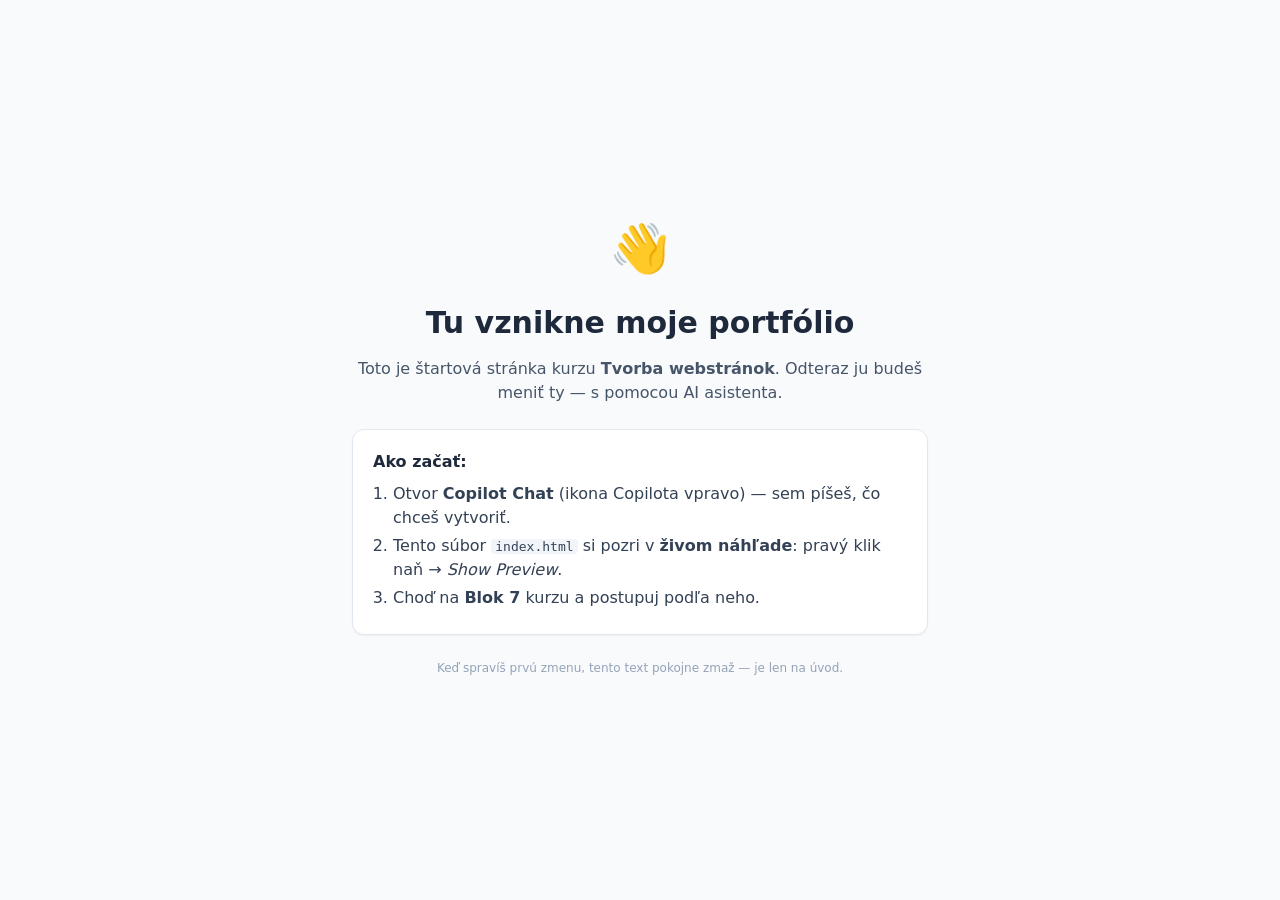
==== index.html @ 95bfce30 "Initial commit" ====
<!doctype html>
<html lang="sk">
<head>
  <meta charset="utf-8">
  <meta name="viewport" content="width=device-width, initial-scale=1">
  <title>Moje portfólio — začiatok</title>
  <!-- Vzhľad stránky je v samostatnom súbore styles.css (vrstva CSS) -->
  <link rel="stylesheet" href="styles.css">
</head>
<body>

  <main class="uvitanie">
    <div class="emoji">👋</div>
    <h1>Tu vznikne moje portfólio</h1>
    <p class="podtext">
      Toto je štartová stránka kurzu <strong>Tvorba webstránok</strong>.
      Odteraz ju budeš meniť ty — s pomocou AI asistenta.
    </p>

    <div class="karta">
      <p class="karta-nadpis">Ako začať:</p>
      <ol>
        <li>Otvor <strong>Copilot Chat</strong> (ikona Copilota vpravo) — sem píšeš, čo chceš vytvoriť.</li>
        <li>Tento súbor <code>index.html</code> si pozri v <strong>živom náhľade</strong>: pravý klik naň → <em>Show Preview</em>.</li>
        <li>Choď na <strong>Blok 7</strong> kurzu a postupuj podľa neho.</li>
      </ol>
    </div>

    <p class="poznamka">
      Keď spravíš prvú zmenu, tento text pokojne zmaž — je len na úvod.
    </p>
  </main>

</body>
</html>
---- styles.css ----
/* Vzhľad štartovej stránky — vrstva CSS (ako stránka vyzerá).
   Obsah (čo na stránke je) nájdeš v index.html. */

* {
  box-sizing: border-box;
}

body {
  margin: 0;
  min-height: 100vh;
  display: flex;
  align-items: center;
  justify-content: center;
  padding: 1.5rem;
  background: #f8fafc;
  color: #1e293b;
  font-family: system-ui, -apple-system, "Segoe UI", sans-serif;
  line-height: 1.5;
}

.uvitanie {
  max-width: 36rem;
  text-align: center;
}

.emoji {
  font-size: 3rem;
  margin-bottom: 1rem;
}

h1 {
  font-size: 1.875rem;
  margin: 0 0 0.75rem;
}

.podtext {
  color: #475569;
  margin: 0 0 1.5rem;
}

.karta {
  background: #ffffff;
  border: 1px solid #e2e8f0;
  border-radius: 0.75rem;
  box-shadow: 0 1px 2px rgba(0, 0, 0, 0.05);
  padding: 1.25rem;
  text-align: left;
}

.karta-nadpis {
  font-weight: 600;
  margin: 0 0 0.5rem;
}

.karta ol {
  margin: 0;
  padding-left: 1.25rem;
}

.karta li {
  margin-bottom: 0.25rem;
  color: #334155;
}

.karta code {
  background: #f1f5f9;
  padding: 0 0.25rem;
  border-radius: 0.25rem;
}

.poznamka {
  font-size: 0.75rem;
  color: #94a3b8;
  margin-top: 1.5rem;
}
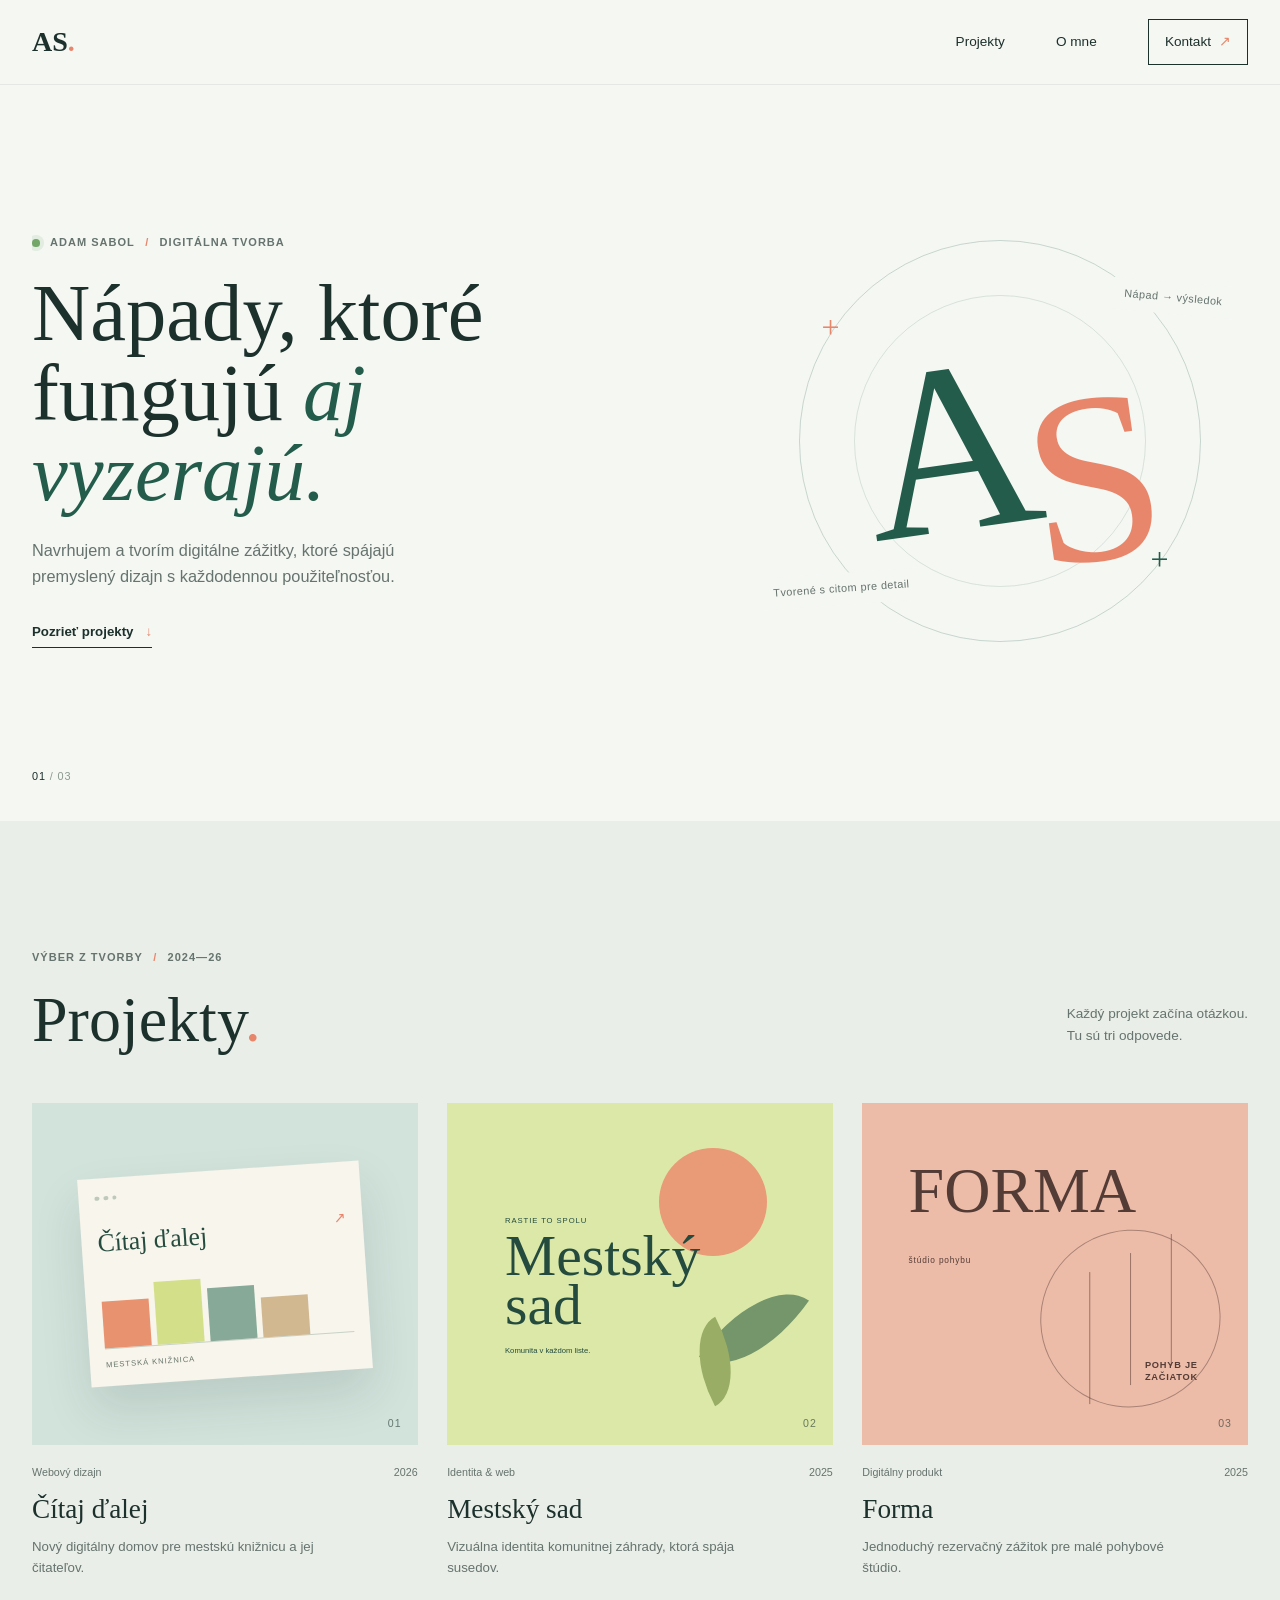
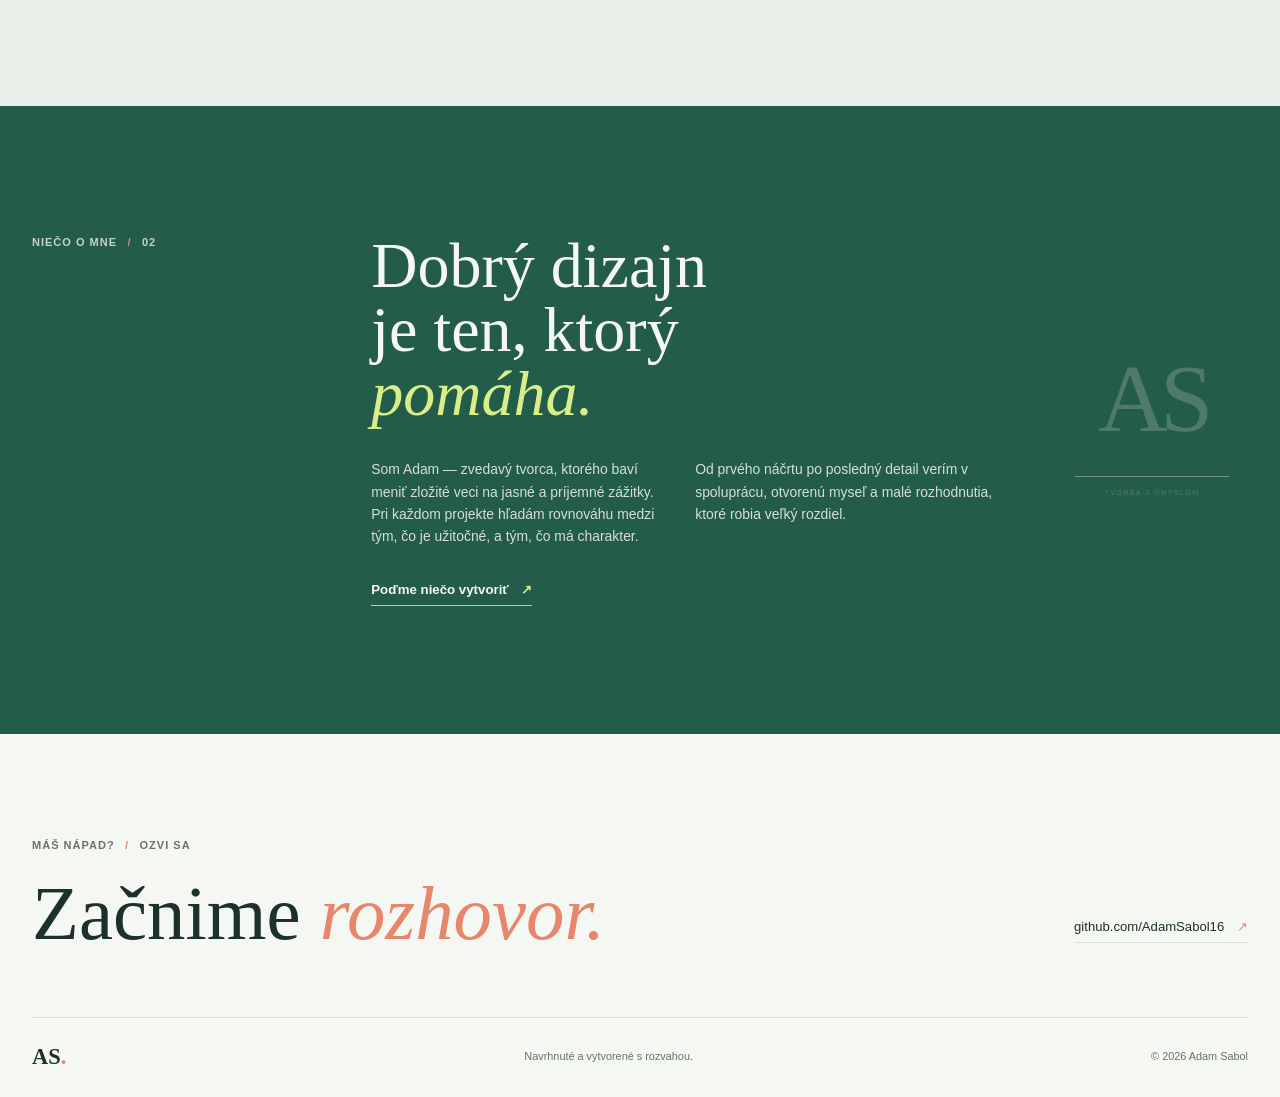
==== commit dbc8e8fc: "zmeny" ====
--- a/index.html
+++ b/index.html
@@ -3,33 +3,133 @@
 <head>
   <meta charset="utf-8">
   <meta name="viewport" content="width=device-width, initial-scale=1">
-  <title>Moje portfólio — začiatok</title>
-  <!-- Vzhľad stránky je v samostatnom súbore styles.css (vrstva CSS) -->
+  <meta name="theme-color" content="#f5f7f3">
+  <meta name="description" content="Portfólio Adama Sabola. Digitálne nápady, weby a projekty s dôrazom na detail.">
+  <title>Adam Sabol — Digitálne zážitky</title>
   <link rel="stylesheet" href="styles.css">
+  <script src="script.js" defer></script>
 </head>
 <body>
+  <a class="skip-link" href="#obsah">Preskočiť na obsah</a>
 
-  <main class="uvitanie">
-    <div class="emoji">👋</div>
-    <h1>Tu vznikne moje portfólio</h1>
-    <p class="podtext">
-      Toto je štartová stránka kurzu <strong>Tvorba webstránok</strong>.
-      Odteraz ju budeš meniť ty — s pomocou AI asistenta.
-    </p>
+  <header class="site-header">
+    <nav class="navigation wrap" aria-label="Hlavná navigácia">
+      <a class="wordmark" href="#domov" aria-label="Adam Sabol, domov">AS<span>.</span></a>
+      <button class="menu-toggle" type="button" aria-expanded="false" aria-controls="nav-links" aria-label="Otvoriť navigáciu">
+        <span></span>
+        <span></span>
+      </button>
+      <div class="nav-links" id="nav-links">
+        <a href="#projekty">Projekty</a>
+        <a href="#o-mne">O mne</a>
+        <a class="nav-contact" href="#kontakt">Kontakt <span aria-hidden="true">↗</span></a>
+      </div>
+    </nav>
+  </header>
 
-    <div class="karta">
-      <p class="karta-nadpis">Ako začať:</p>
-      <ol>
-        <li>Otvor <strong>Copilot Chat</strong> (ikona Copilota vpravo) — sem píšeš, čo chceš vytvoriť.</li>
-        <li>Tento súbor <code>index.html</code> si pozri v <strong>živom náhľade</strong>: pravý klik naň → <em>Show Preview</em>.</li>
-        <li>Choď na <strong>Blok 7</strong> kurzu a postupuj podľa neho.</li>
-      </ol>
-    </div>
+  <main id="obsah">
+    <section class="hero wrap" id="domov" aria-labelledby="hero-title">
+      <div class="hero-copy reveal">
+        <p class="eyebrow"><span class="status-dot"></span> Adam Sabol <span class="eyebrow-divider">/</span> Digitálna tvorba</p>
+        <h1 id="hero-title">Nápady, ktoré<br>fungujú <span>aj vyzerajú.</span></h1>
+        <p class="hero-intro">Navrhujem a tvorím digitálne zážitky, ktoré spájajú premyslený dizajn s každodennou použiteľnosťou.</p>
+        <a class="text-link" href="#projekty">Pozrieť projekty <span aria-hidden="true">↓</span></a>
+      </div>
+      <div class="hero-art reveal" aria-hidden="true">
+        <div class="art-orbit orbit-one"></div>
+        <div class="art-orbit orbit-two"></div>
+        <div class="art-monogram">A<span>S</span></div>
+        <span class="art-note note-top">Nápad → výsledok</span>
+        <span class="art-note note-bottom">Tvorené s citom pre detail</span>
+        <span class="art-cross cross-one">+</span>
+        <span class="art-cross cross-two">+</span>
+      </div>
+      <div class="hero-index" aria-hidden="true"><span>01</span> / 03</div>
+    </section>
 
-    <p class="poznamka">
-      Keď spravíš prvú zmenu, tento text pokojne zmaž — je len na úvod.
-    </p>
+    <section class="projects section-pad" id="projekty" aria-labelledby="projects-title">
+      <div class="wrap">
+        <div class="section-heading reveal">
+          <div>
+            <p class="eyebrow">Výber z tvorby <span class="eyebrow-divider">/</span> 2024—26</p>
+            <h2 id="projects-title">Projekty<span class="heading-mark">.</span></h2>
+          </div>
+          <p>Každý projekt začína otázkou.<br>Tu sú tri odpovede.</p>
+        </div>
+
+        <div class="project-grid">
+          <article class="project-card reveal">
+            <div class="project-art art-library" aria-hidden="true">
+              <div class="library-window">
+                <div class="window-dots"><i></i><i></i><i></i></div>
+                <div class="library-title">Čítaj ďalej<span>↗</span></div>
+                <div class="book-row"><b></b><b></b><b></b><b></b></div>
+                <span class="art-caption">MESTSKÁ KNIŽNICA</span>
+              </div>
+              <span class="project-number">01</span>
+            </div>
+            <div class="project-meta"><span>Webový dizajn</span><span>2026</span></div>
+            <h3>Čítaj ďalej</h3>
+            <p>Nový digitálny domov pre mestskú knižnicu a jej čitateľov.</p>
+          </article>
+
+          <article class="project-card reveal">
+            <div class="project-art art-garden" aria-hidden="true">
+              <div class="garden-sun"></div>
+              <div class="garden-copy"><span>RASTIE TO SPOLU</span><strong>Mestský<br>sad</strong><i>Komunita v každom liste.</i></div>
+              <div class="garden-leaf leaf-one"></div>
+              <div class="garden-leaf leaf-two"></div>
+              <span class="project-number">02</span>
+            </div>
+            <div class="project-meta"><span>Identita & web</span><span>2025</span></div>
+            <h3>Mestský sad</h3>
+            <p>Vizuálna identita komunitnej záhrady, ktorá spája susedov.</p>
+          </article>
+
+          <article class="project-card reveal">
+            <div class="project-art art-studio" aria-hidden="true">
+              <div class="studio-stamp">FORMA<br><small>štúdio pohybu</small></div>
+              <div class="studio-lines"><span></span><span></span><span></span></div>
+              <span class="studio-tag">POHYB JE<br>ZAČIATOK</span>
+              <span class="project-number">03</span>
+            </div>
+            <div class="project-meta"><span>Digitálny produkt</span><span>2025</span></div>
+            <h3>Forma</h3>
+            <p>Jednoduchý rezervačný zážitok pre malé pohybové štúdio.</p>
+          </article>
+        </div>
+      </div>
+    </section>
+
+    <section class="about section-pad" id="o-mne" aria-labelledby="about-title">
+      <div class="wrap about-layout">
+        <p class="eyebrow reveal">Niečo o mne <span class="eyebrow-divider">/</span> 02</p>
+        <div class="about-copy reveal">
+          <h2 id="about-title">Dobrý dizajn<br>je ten, ktorý <span>pomáha.</span></h2>
+          <div class="about-details">
+            <p>Som Adam — zvedavý tvorca, ktorého baví meniť zložité veci na jasné a príjemné zážitky. Pri každom projekte hľadám rovnováhu medzi tým, čo je užitočné, a tým, čo má charakter.</p>
+            <p>Od prvého náčrtu po posledný detail verím v spoluprácu, otvorenú myseľ a malé rozhodnutia, ktoré robia veľký rozdiel.</p>
+          </div>
+          <a class="text-link text-link-light" href="#kontakt">Poďme niečo vytvoriť <span aria-hidden="true">↗</span></a>
+        </div>
+        <div class="about-aside reveal" aria-hidden="true"><span>AS</span><i></i><small>TVORBA S ÚMYSLOM</small></div>
+      </div>
+    </section>
   </main>
 
+  <footer class="site-footer" id="kontakt">
+    <div class="wrap footer-top reveal">
+      <div>
+        <p class="eyebrow">Máš nápad? <span class="eyebrow-divider">/</span> Ozvi sa</p>
+        <h2>Začnime <span>rozhovor.</span></h2>
+      </div>
+      <a class="contact-link" href="https://github.com/AdamSabol16" target="_blank" rel="noreferrer">github.com/AdamSabol16 <span aria-hidden="true">↗</span></a>
+    </div>
+    <div class="wrap footer-bottom">
+      <a class="wordmark footer-mark" href="#domov" aria-label="Späť na začiatok">AS<span>.</span></a>
+      <p>Navrhnuté a vytvorené s rozvahou.</p>
+      <p>© <span id="current-year">2026</span> Adam Sabol</p>
+    </div>
+  </footer>
 </body>
 </html>
--- a/styles.css
+++ b/styles.css
@@ -1,75 +1,940 @@
-/* Vzhľad štartovej stránky — vrstva CSS (ako stránka vyzerá).
-   Obsah (čo na stránke je) nájdeš v index.html. */
-
-* {
+:root {
+  color-scheme: light;
+  --paper: #f5f7f3;
+  --white: #fff;
+  --ink: #1c302c;
+  --muted: #66736e;
+  --line: #dce3dc;
+  --green: #245c4b;
+  --lime: #d8ef87;
+  --coral: #e8866b;
+  --serif: Georgia, "Times New Roman", serif;
+  --sans: "Avenir Next", Avenir, "Segoe UI", sans-serif;
+}
+
+*,
+*::before,
+*::after {
   box-sizing: border-box;
+}
+
+html {
+  scroll-behavior: smooth;
+  scroll-padding-top: 5rem;
 }
 
 body {
   margin: 0;
-  min-height: 100vh;
+  background: var(--paper);
+  color: var(--ink);
+  font-family: var(--sans);
+  font-size: 1rem;
+  line-height: 1.6;
+  -webkit-font-smoothing: antialiased;
+}
+
+a {
+  color: inherit;
+}
+
+button,
+a {
+  -webkit-tap-highlight-color: transparent;
+}
+
+button:focus-visible,
+a:focus-visible {
+  outline: 2px solid var(--coral);
+  outline-offset: 4px;
+}
+
+.wrap {
+  width: min(100% - 3.5rem, 76rem);
+  margin-inline: auto;
+}
+
+.skip-link {
+  position: absolute;
+  z-index: 20;
+  top: 0.75rem;
+  left: 0.75rem;
+  padding: 0.65rem 1rem;
+  transform: translateY(-160%);
+  background: var(--ink);
+  color: var(--white);
+}
+
+.skip-link:focus {
+  transform: translateY(0);
+}
+
+.site-header {
+  position: relative;
+  z-index: 10;
+  border-bottom: 1px solid rgb(28 48 44 / 8%);
+}
+
+.navigation {
+  min-height: 5.25rem;
   display: flex;
   align-items: center;
+  justify-content: space-between;
+}
+
+.wordmark {
+  font-family: var(--serif);
+  font-size: 1.75rem;
+  font-weight: 700;
+  line-height: 1;
+  text-decoration: none;
+  letter-spacing: 0;
+}
+
+.wordmark span,
+.heading-mark {
+  color: var(--coral);
+}
+
+.nav-links {
+  display: flex;
+  align-items: center;
+  gap: clamp(1.5rem, 4vw, 3.5rem);
+}
+
+.nav-links a {
+  font-size: 0.85rem;
+  text-decoration: none;
+  transition: color 180ms ease;
+}
+
+.nav-links a:hover {
+  color: var(--green);
+}
+
+.nav-links .nav-contact {
+  display: inline-flex;
+  align-items: center;
+  gap: 0.5rem;
+  padding: 0.7rem 1rem;
+  border: 1px solid var(--ink);
+}
+
+.nav-contact span,
+.text-link span,
+.contact-link span {
+  color: var(--coral);
+}
+
+.menu-toggle {
+  display: none;
+}
+
+.hero {
+  position: relative;
+  min-height: min(46rem, calc(100svh - 5.25rem));
+  display: grid;
+  grid-template-columns: minmax(0, 1.15fr) minmax(20rem, 0.85fr);
+  align-items: center;
+  padding-block: 5rem 6.5rem;
+  overflow: hidden;
+}
+
+.hero-copy {
+  position: relative;
+  z-index: 1;
+  padding-block: 2rem;
+}
+
+.eyebrow {
+  display: flex;
+  align-items: center;
+  gap: 0.65rem;
+  margin: 0 0 1.35rem;
+  color: var(--muted);
+  font-size: 0.69rem;
+  font-weight: 650;
+  letter-spacing: 0.09em;
+  text-transform: uppercase;
+}
+
+.status-dot {
+  width: 0.48rem;
+  aspect-ratio: 1;
+  border-radius: 50%;
+  background: #73a768;
+  box-shadow: 0 0 0 4px rgb(115 167 104 / 14%);
+}
+
+.eyebrow-divider {
+  color: var(--coral);
+}
+
+h1,
+h2,
+h3,
+p {
+  margin-top: 0;
+}
+
+.hero h1 {
+  max-width: 13ch;
+  margin-bottom: 1.5rem;
+  font-family: var(--serif);
+  font-size: clamp(3.3rem, 6.3vw, 6.5rem);
+  font-weight: 400;
+  line-height: 0.99;
+  letter-spacing: 0;
+}
+
+.hero h1 span,
+.about h2 span,
+.footer-top h2 span {
+  color: var(--green);
+  font-style: italic;
+}
+
+.hero-intro {
+  max-width: 27rem;
+  margin-bottom: 1.8rem;
+  color: var(--muted);
+  font-size: 1.02rem;
+}
+
+.text-link {
+  display: inline-flex;
+  align-items: center;
+  gap: 0.75rem;
+  padding-bottom: 0.3rem;
+  border-bottom: 1px solid var(--ink);
+  font-size: 0.83rem;
+  font-weight: 650;
+  text-decoration: none;
+}
+
+.text-link span {
+  transition: transform 180ms ease;
+}
+
+.text-link:hover span {
+  transform: translate(3px, 2px);
+}
+
+.hero-art {
+  position: relative;
+  width: min(100%, 31rem);
+  aspect-ratio: 1;
+  justify-self: end;
+  display: grid;
+  place-items: center;
+}
+
+.art-orbit {
+  position: absolute;
+  aspect-ratio: 1;
+  border: 1px solid rgb(36 92 75 / 22%);
+  border-radius: 50%;
+}
+
+.orbit-one {
+  width: 81%;
+}
+
+.orbit-two {
+  width: 59%;
+  border-color: rgb(36 92 75 / 14%);
+}
+
+.art-monogram {
+  position: relative;
+  z-index: 1;
+  color: var(--green);
+  font-family: var(--serif);
+  font-size: clamp(8rem, 19vw, 16rem);
+  line-height: 0.8;
+  letter-spacing: -0.07em;
+  transform: rotate(-8deg);
+}
+
+.art-monogram span {
+  position: relative;
+  top: 0.2em;
+  color: var(--coral);
+}
+
+.art-note {
+  position: absolute;
+  z-index: 2;
+  padding: 0.45rem 0.7rem;
+  background: var(--paper);
+  color: var(--muted);
+  font-size: 0.68rem;
+  letter-spacing: 0.04em;
+}
+
+.note-top {
+  top: 18%;
+  right: 3%;
+  transform: rotate(5deg);
+}
+
+.note-bottom {
+  bottom: 17%;
+  left: 2%;
+  transform: rotate(-4deg);
+}
+
+.art-cross {
+  position: absolute;
+  color: var(--coral);
+  font-family: var(--serif);
+  font-size: 2rem;
+}
+
+.cross-one {
+  top: 22%;
+  left: 14%;
+}
+
+.cross-two {
+  right: 16%;
+  bottom: 21%;
+  color: var(--green);
+}
+
+.hero-index {
+  position: absolute;
+  bottom: 2.2rem;
+  left: 0;
+  color: #8c9890;
+  font-size: 0.68rem;
+  letter-spacing: 0.08em;
+}
+
+.hero-index span {
+  color: var(--ink);
+}
+
+.section-pad {
+  padding-block: clamp(5rem, 10vw, 9rem);
+}
+
+.projects {
+  background: #e9eee8;
+}
+
+.section-heading {
+  display: flex;
+  align-items: end;
+  justify-content: space-between;
+  gap: 2rem;
+  margin-bottom: 3.2rem;
+}
+
+.section-heading h2,
+.about h2,
+.footer-top h2 {
+  margin: 0;
+  font-family: var(--serif);
+  font-size: clamp(3rem, 5vw, 5.3rem);
+  font-weight: 400;
+  line-height: 1;
+  letter-spacing: 0;
+}
+
+.section-heading > p {
+  margin: 0 0 0.35rem;
+  color: var(--muted);
+  font-size: 0.85rem;
+}
+
+.project-grid {
+  display: grid;
+  grid-template-columns: repeat(3, minmax(0, 1fr));
+  gap: clamp(1.1rem, 2.3vw, 2rem);
+}
+
+.project-card {
+  min-width: 0;
+}
+
+.project-art {
+  position: relative;
+  aspect-ratio: 1.13;
+  display: grid;
+  place-items: center;
+  overflow: hidden;
+}
+
+.project-number {
+  position: absolute;
+  right: 1rem;
+  bottom: 0.8rem;
+  color: rgb(28 48 44 / 60%);
+  font-size: 0.66rem;
+  letter-spacing: 0.1em;
+}
+
+.art-library {
+  background: #d2e3dc;
+}
+
+.library-window {
+  width: 73%;
+  padding: 1.1rem 1rem 0.9rem;
+  background: #f7f5ec;
+  box-shadow: 0 1.5rem 3rem rgb(28 48 44 / 13%);
+  transform: rotate(-4deg);
+}
+
+.window-dots {
+  display: flex;
+  gap: 0.25rem;
+}
+
+.window-dots i {
+  width: 0.3rem;
+  aspect-ratio: 1;
+  border-radius: 50%;
+  background: #bec9bb;
+}
+
+.library-title {
+  display: flex;
+  justify-content: space-between;
+  margin-block: 1.4rem 1rem;
+  color: #254c3e;
+  font-family: var(--serif);
+  font-size: clamp(1.15rem, 2vw, 1.8rem);
+}
+
+.library-title span {
+  color: var(--coral);
+  font-family: var(--sans);
+  font-size: 0.9rem;
+}
+
+.book-row {
+  display: flex;
+  align-items: end;
+  gap: 0.35rem;
+  height: 4.3rem;
+  border-bottom: 1px solid #c9d2c8;
+}
+
+.book-row b {
+  width: 19%;
+  height: 68%;
+  background: #e99270;
+}
+
+.book-row b:nth-child(2) {
+  height: 92%;
+  background: #d4df8a;
+}
+
+.book-row b:nth-child(3) {
+  height: 78%;
+  background: #87a998;
+}
+
+.book-row b:nth-child(4) {
+  height: 58%;
+  background: #d1b890;
+}
+
+.art-caption {
+  display: block;
+  margin-top: 0.65rem;
+  color: #69766b;
+  font-size: 0.48rem;
+  letter-spacing: 0.12em;
+}
+
+.art-garden {
+  background: #dbe8a8;
+}
+
+.garden-sun {
+  position: absolute;
+  top: 13%;
+  right: 17%;
+  width: 28%;
+  aspect-ratio: 1;
+  border-radius: 50%;
+  background: #e99a77;
+}
+
+.garden-copy {
+  position: relative;
+  z-index: 1;
+  width: 70%;
+  margin-top: 1.5rem;
+  color: #244b3e;
+}
+
+.garden-copy > span,
+.garden-copy i {
+  display: block;
+  font-size: 0.48rem;
+  font-style: normal;
+  letter-spacing: 0.12em;
+}
+
+.garden-copy strong {
+  display: block;
+  margin-block: 0.3rem;
+  font-family: var(--serif);
+  font-size: clamp(2.4rem, 4.5vw, 4.6rem);
+  font-weight: 400;
+  line-height: 0.85;
+}
+
+.garden-copy i {
+  margin-top: 0.9rem;
+  letter-spacing: 0;
+}
+
+.garden-leaf {
+  position: absolute;
+  right: 13%;
+  bottom: 18%;
+  width: 15%;
+  height: 32%;
+  border-radius: 100% 0 100% 0;
+  background: #74966a;
+  transform: rotate(35deg);
+}
+
+.leaf-two {
+  right: 25%;
+  bottom: 13%;
+  width: 11%;
+  height: 23%;
+  background: #99ad65;
+  transform: rotate(-28deg);
+}
+
+.art-studio {
+  background: #edbca8;
+}
+
+.studio-stamp {
+  position: absolute;
+  top: 18%;
+  left: 12%;
+  color: #543c36;
+  font-family: var(--serif);
+  font-size: clamp(2.8rem, 5vw, 5rem);
+  line-height: 0.8;
+}
+
+.studio-stamp small {
+  font-family: var(--sans);
+  font-size: 0.52rem;
+  letter-spacing: 0.1em;
+}
+
+.studio-lines {
+  position: absolute;
+  right: 7%;
+  bottom: 11%;
+  width: 47%;
+  height: 52%;
+  display: flex;
+  align-items: center;
+  justify-content: space-evenly;
+  border: 1px solid rgb(84 60 54 / 45%);
+  border-radius: 50%;
+  transform: rotate(-25deg);
+}
+
+.studio-lines span {
+  width: 1px;
+  height: 75%;
+  background: rgb(84 60 54 / 55%);
+  transform: rotate(25deg);
+}
+
+.studio-tag {
+  position: absolute;
+  right: 13%;
+  bottom: 18%;
+  color: #543c36;
+  font-size: 0.58rem;
+  font-weight: 700;
+  letter-spacing: 0.08em;
+  line-height: 1.3;
+}
+
+.project-meta {
+  display: flex;
+  justify-content: space-between;
+  margin-top: 1.2rem;
+  color: var(--muted);
+  font-size: 0.67rem;
+}
+
+.project-card h3 {
+  margin: 0.45rem 0 0.25rem;
+  font-family: var(--serif);
+  font-size: 1.7rem;
+  font-weight: 400;
+}
+
+.project-card > p {
+  max-width: 20rem;
+  margin-bottom: 0;
+  color: var(--muted);
+  font-size: 0.83rem;
+}
+
+.about {
+  position: relative;
+  overflow: hidden;
+  background: var(--green);
+  color: #f5f7f3;
+}
+
+.about-layout {
+  display: grid;
+  grid-template-columns: 0.8fr 1.7fr 0.5fr;
+  gap: 2rem;
+  align-items: start;
+}
+
+.about .eyebrow {
+  color: #c3d1c7;
+}
+
+.about-copy h2 {
+  max-width: 12ch;
+  margin-bottom: 2rem;
+}
+
+.about h2 span {
+  color: var(--lime);
+}
+
+.about-details {
+  display: grid;
+  grid-template-columns: 1fr 1fr;
+  gap: 1.5rem;
+  max-width: 39rem;
+  margin-bottom: 1.8rem;
+  color: #d5dfd8;
+  font-size: 0.87rem;
+}
+
+.about-details p {
+  margin: 0;
+}
+
+.text-link-light {
+  border-color: #b7c8bc;
+}
+
+.text-link-light span {
+  color: var(--lime);
+}
+
+.about-aside {
+  position: relative;
+  min-height: 14rem;
+  display: flex;
+  flex-direction: column;
   justify-content: center;
-  padding: 1.5rem;
-  background: #f8fafc;
-  color: #1e293b;
-  font-family: system-ui, -apple-system, "Segoe UI", sans-serif;
-  line-height: 1.5;
-}
-
-.uvitanie {
-  max-width: 36rem;
-  text-align: center;
-}
-
-.emoji {
-  font-size: 3rem;
-  margin-bottom: 1rem;
-}
-
-h1 {
-  font-size: 1.875rem;
-  margin: 0 0 0.75rem;
-}
-
-.podtext {
-  color: #475569;
-  margin: 0 0 1.5rem;
-}
-
-.karta {
-  background: #ffffff;
-  border: 1px solid #e2e8f0;
-  border-radius: 0.75rem;
-  box-shadow: 0 1px 2px rgba(0, 0, 0, 0.05);
-  padding: 1.25rem;
-  text-align: left;
-}
-
-.karta-nadpis {
-  font-weight: 600;
-  margin: 0 0 0.5rem;
-}
-
-.karta ol {
+  align-items: center;
+  margin-top: 4rem;
+  color: rgb(245 247 243 / 20%);
+}
+
+.about-aside span {
+  font-family: var(--serif);
+  font-size: 6rem;
+  letter-spacing: -0.08em;
+}
+
+.about-aside i {
+  width: 80%;
+  height: 1px;
+  background: rgb(245 247 243 / 35%);
+}
+
+.about-aside small {
+  margin-top: 0.6rem;
+  font-size: 0.45rem;
+  letter-spacing: 0.18em;
+}
+
+.site-footer {
+  padding-top: clamp(4rem, 8vw, 7rem);
+}
+
+.footer-top {
+  display: flex;
+  align-items: end;
+  justify-content: space-between;
+  gap: 2rem;
+  padding-bottom: 4rem;
+}
+
+.footer-top h2 {
+  font-size: clamp(3rem, 6vw, 6rem);
+}
+
+.footer-top h2 span {
+  color: var(--coral);
+}
+
+.contact-link {
+  display: inline-flex;
+  align-items: center;
+  gap: 0.8rem;
+  margin-bottom: 0.6rem;
+  padding-bottom: 0.3rem;
+  border-bottom: 1px solid var(--line);
+  font-size: 0.82rem;
+  text-decoration: none;
+}
+
+.footer-bottom {
+  min-height: 5rem;
+  display: flex;
+  align-items: center;
+  justify-content: space-between;
+  gap: 1rem;
+  border-top: 1px solid var(--line);
+}
+
+.footer-mark {
+  font-size: 1.4rem;
+}
+
+.footer-bottom p {
   margin: 0;
-  padding-left: 1.25rem;
-}
-
-.karta li {
-  margin-bottom: 0.25rem;
-  color: #334155;
-}
-
-.karta code {
-  background: #f1f5f9;
-  padding: 0 0.25rem;
-  border-radius: 0.25rem;
-}
-
-.poznamka {
-  font-size: 0.75rem;
-  color: #94a3b8;
-  margin-top: 1.5rem;
-}
+  color: var(--muted);
+  font-size: 0.68rem;
+}
+
+.js .reveal {
+  opacity: 0;
+  transform: translateY(1.1rem);
+  transition: opacity 650ms ease, transform 650ms cubic-bezier(0.2, 0.7, 0.2, 1);
+}
+
+.js .reveal.is-visible {
+  opacity: 1;
+  transform: translateY(0);
+}
+
+@media (max-width: 850px) {
+  .hero {
+    min-height: auto;
+    grid-template-columns: minmax(0, 1.1fr) minmax(15rem, 0.9fr);
+    padding-block: 4rem 6rem;
+  }
+
+  .hero h1 {
+    font-size: clamp(3.2rem, 7vw, 5.3rem);
+  }
+
+  .about-layout {
+    grid-template-columns: 1fr 2fr;
+  }
+
+  .about-aside {
+    display: none;
+  }
+}
+
+@media (max-width: 620px) {
+  .wrap {
+    width: min(100% - 2.25rem, 34rem);
+  }
+
+  .navigation {
+    min-height: 4.5rem;
+  }
+
+  .menu-toggle {
+    width: 2.75rem;
+    height: 2.75rem;
+    display: grid;
+    align-content: center;
+    justify-items: center;
+    gap: 0.35rem;
+    border: 1px solid var(--line);
+    background: transparent;
+    color: var(--ink);
+    cursor: pointer;
+  }
+
+  .menu-toggle span {
+    width: 1rem;
+    height: 1px;
+    background: currentColor;
+    transition: transform 180ms ease;
+  }
+
+  .menu-toggle[aria-expanded="true"] span:first-child {
+    transform: translateY(3px) rotate(45deg);
+  }
+
+  .menu-toggle[aria-expanded="true"] span:last-child {
+    transform: translateY(-3px) rotate(-45deg);
+  }
+
+  .nav-links {
+    position: absolute;
+    top: calc(100% - 1px);
+    right: 0;
+    left: 0;
+    display: none;
+    align-items: stretch;
+    gap: 0;
+    padding: 0.4rem 1.125rem 1rem;
+    border-bottom: 1px solid var(--line);
+    background: var(--paper);
+  }
+
+  .nav-links.is-open {
+    display: flex;
+    flex-direction: column;
+  }
+
+  .nav-links a {
+    padding: 0.85rem 0;
+  }
+
+  .nav-links .nav-contact {
+    align-self: flex-start;
+    margin-top: 0.4rem;
+    padding: 0.55rem 0.75rem;
+  }
+
+  .hero {
+    min-height: 0;
+    grid-template-columns: 1fr;
+    padding-block: 4rem 4.5rem;
+  }
+
+  .hero-copy {
+    padding: 0;
+  }
+
+  .hero .eyebrow {
+    flex-wrap: wrap;
+    font-size: 0.6rem;
+  }
+
+  .hero h1 {
+    font-size: clamp(3.25rem, 13vw, 5.2rem);
+  }
+
+  .hero-intro {
+    max-width: 25rem;
+    font-size: 0.95rem;
+  }
+
+  .hero-art {
+    width: min(78vw, 22rem);
+    margin: 1.6rem auto 0;
+    justify-self: center;
+  }
+
+  .art-monogram {
+    font-size: clamp(9rem, 40vw, 13rem);
+  }
+
+  .hero-index {
+    bottom: 1.35rem;
+  }
+
+  .section-pad {
+    padding-block: 4.5rem;
+  }
+
+  .section-heading {
+    display: block;
+    margin-bottom: 2rem;
+  }
+
+  .section-heading > p {
+    margin-top: 1rem;
+  }
+
+  .section-heading h2,
+  .about h2 {
+    font-size: clamp(3rem, 12vw, 4.3rem);
+  }
+
+  .project-grid {
+    grid-template-columns: 1fr;
+    gap: 2.6rem;
+  }
+
+  .project-art {
+    aspect-ratio: 1.25;
+  }
+
+  .garden-copy strong {
+    font-size: 4rem;
+  }
+
+  .studio-stamp {
+    font-size: 4rem;
+  }
+
+  .about-layout {
+    grid-template-columns: 1fr;
+    gap: 0;
+  }
+
+  .about-layout > .eyebrow {
+    margin-bottom: 1rem;
+  }
+
+  .about-details {
+    grid-template-columns: 1fr;
+    gap: 1rem;
+  }
+
+  .footer-top {
+    display: block;
+    padding-bottom: 3rem;
+  }
+
+  .footer-top h2 {
+    font-size: clamp(3rem, 12vw, 4.5rem);
+  }
+
+  .contact-link {
+    margin-top: 1.7rem;
+  }
+
+  .footer-bottom {
+    min-height: 4.5rem;
+    flex-wrap: wrap;
+    padding-block: 1rem;
+  }
+
+  .footer-bottom p:nth-of-type(1) {
+    display: none;
+  }
+}
+
+@media (prefers-reduced-motion: reduce) {
+  *,
+  *::before,
+  *::after {
+    scroll-behavior: auto !important;
+    transition-duration: 0.01ms !important;
+    animation-duration: 0.01ms !important;
+    animation-iteration-count: 1 !important;
+  }
+
+  .js .reveal {
+    opacity: 1;
+    transform: none;
+  }
+}
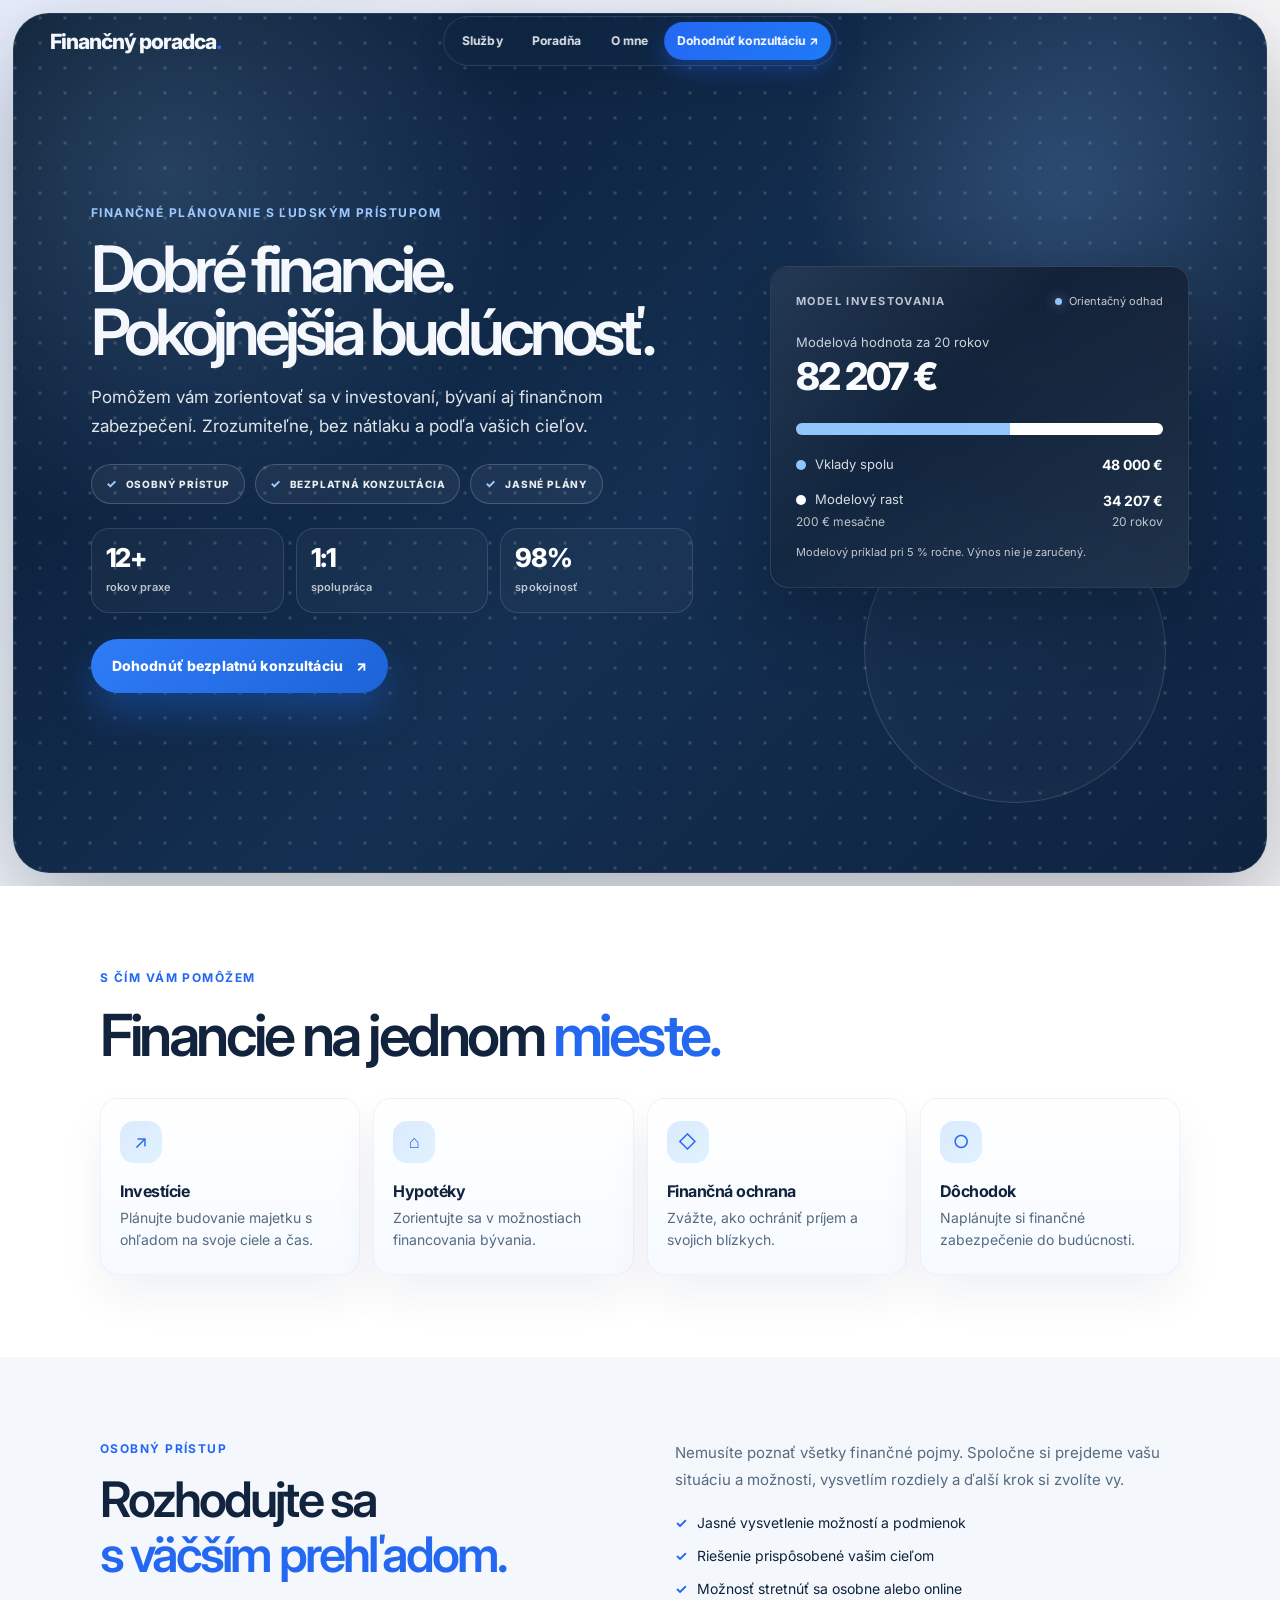
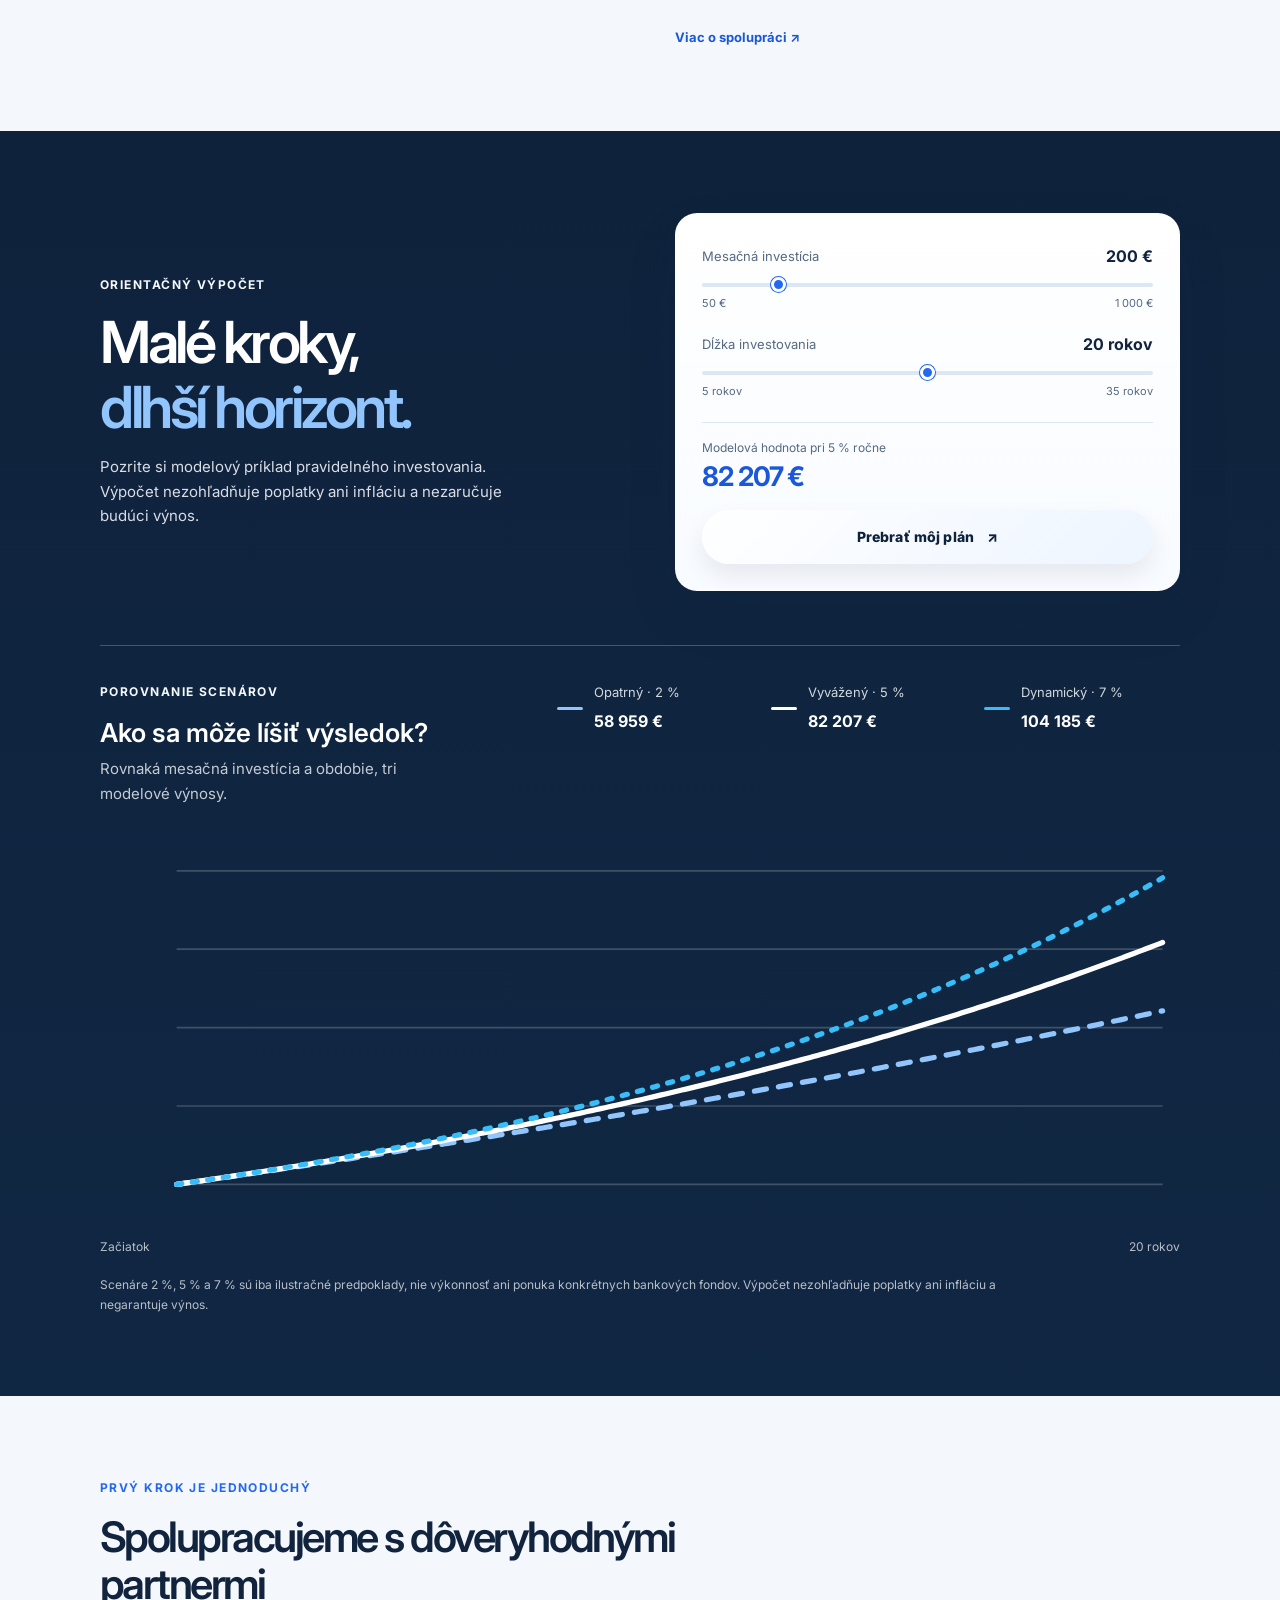
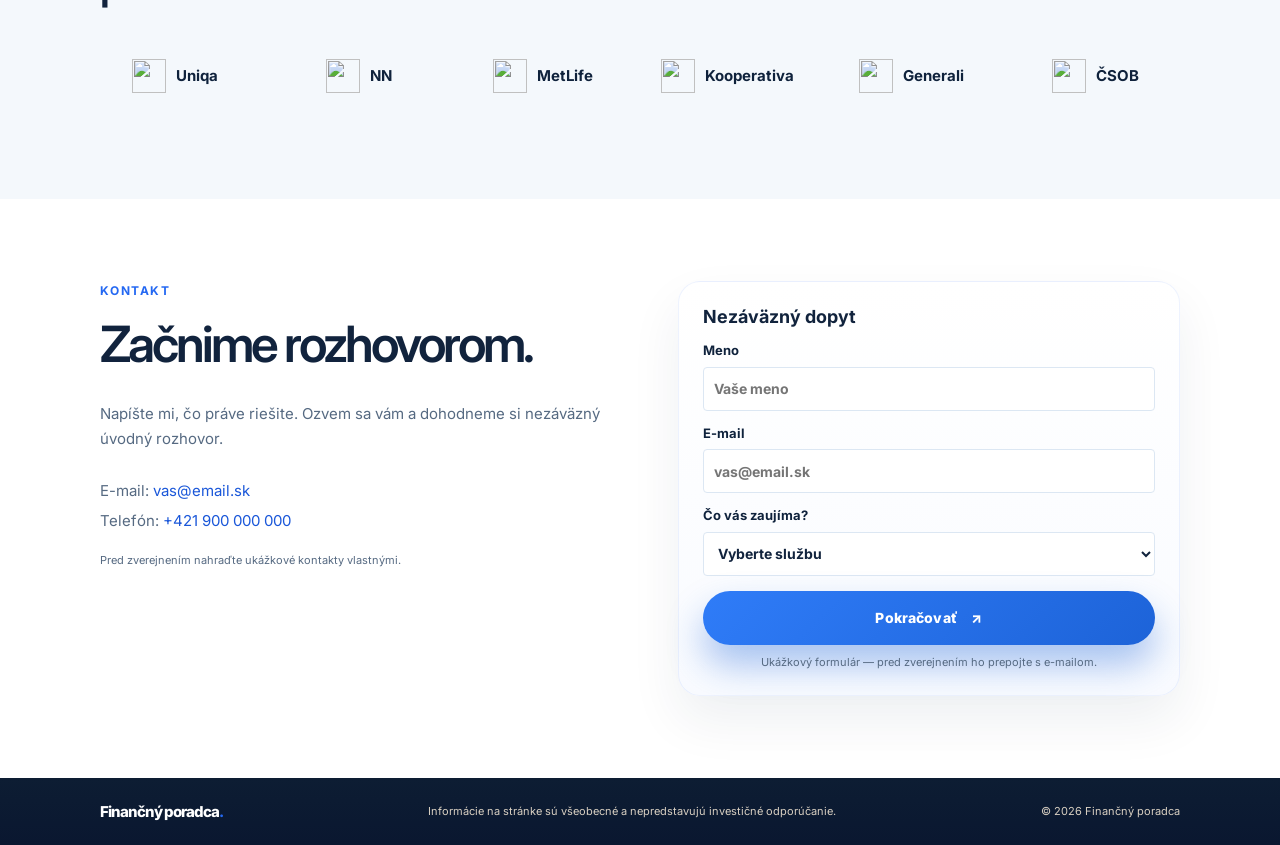
==== commit 6d2c3626: "Ukladam svoju stranku" ====
--- a/index.html
+++ b/index.html
@@ -3,132 +3,259 @@
 <head>
   <meta charset="utf-8">
   <meta name="viewport" content="width=device-width, initial-scale=1">
-  <meta name="theme-color" content="#f5f7f3">
-  <meta name="description" content="Portfólio Adama Sabola. Digitálne nápady, weby a projekty s dôrazom na detail.">
-  <title>Adam Sabol — Digitálne zážitky</title>
+  <meta name="theme-color" content="#F8FAFC">
+  <meta name="description" content="Zrozumiteľné finančné plánovanie, investície a hypotéky s osobným prístupom.">
+  <title>Finančný poradca — Finančný plán podľa vás</title>
+  <link rel="preconnect" href="https://fonts.googleapis.com">
+  <link rel="preconnect" href="https://fonts.gstatic.com" crossorigin>
+  <link href="https://fonts.googleapis.com/css2?family=Inter:wght@400;500;600;700;800&display=swap" rel="stylesheet">
   <link rel="stylesheet" href="styles.css">
   <script src="script.js" defer></script>
 </head>
-<body>
-  <a class="skip-link" href="#obsah">Preskočiť na obsah</a>
-
+<body class="home-page">
   <header class="site-header">
     <nav class="navigation wrap" aria-label="Hlavná navigácia">
-      <a class="wordmark" href="#domov" aria-label="Adam Sabol, domov">AS<span>.</span></a>
+      <a class="brand" href="index.html">Finančný poradca<span>.</span></a>
       <button class="menu-toggle" type="button" aria-expanded="false" aria-controls="nav-links" aria-label="Otvoriť navigáciu">
-        <span></span>
-        <span></span>
+        <span></span><span></span>
       </button>
       <div class="nav-links" id="nav-links">
-        <a href="#projekty">Projekty</a>
-        <a href="#o-mne">O mne</a>
-        <a class="nav-contact" href="#kontakt">Kontakt <span aria-hidden="true">↗</span></a>
+        <a href="sluzby.html">Služby</a>
+        <a href="poradna.html">Poradňa</a>
+        <a href="o-mne.html">O mne</a>
+        <a class="nav-cta" href="kontakt.html">Dohodnúť konzultáciu <span aria-hidden="true">↗</span></a>
       </div>
     </nav>
   </header>
 
-  <main id="obsah">
-    <section class="hero wrap" id="domov" aria-labelledby="hero-title">
-      <div class="hero-copy reveal">
-        <p class="eyebrow"><span class="status-dot"></span> Adam Sabol <span class="eyebrow-divider">/</span> Digitálna tvorba</p>
-        <h1 id="hero-title">Nápady, ktoré<br>fungujú <span>aj vyzerajú.</span></h1>
-        <p class="hero-intro">Navrhujem a tvorím digitálne zážitky, ktoré spájajú premyslený dizajn s každodennou použiteľnosťou.</p>
-        <a class="text-link" href="#projekty">Pozrieť projekty <span aria-hidden="true">↓</span></a>
-      </div>
-      <div class="hero-art reveal" aria-hidden="true">
-        <div class="art-orbit orbit-one"></div>
-        <div class="art-orbit orbit-two"></div>
-        <div class="art-monogram">A<span>S</span></div>
-        <span class="art-note note-top">Nápad → výsledok</span>
-        <span class="art-note note-bottom">Tvorené s citom pre detail</span>
-        <span class="art-cross cross-one">+</span>
-        <span class="art-cross cross-two">+</span>
-      </div>
-      <div class="hero-index" aria-hidden="true"><span>01</span> / 03</div>
-    </section>
-
-    <section class="projects section-pad" id="projekty" aria-labelledby="projects-title">
+  <main>
+    <section class="hero wrap" id="domov">
+      <div class="hero-copy">
+        <p class="eyebrow">Finančné plánovanie s ľudským prístupom</p>
+        <h1>Dobré financie.<br><span>Pokojnejšia budúcnosť.</span></h1>
+        <p class="hero-intro">Pomôžem vám zorientovať sa v investovaní, bývaní aj finančnom zabezpečení. Zrozumiteľne, bez nátlaku a podľa vašich cieľov.</p>
+        <div class="hero-trust" aria-label="Hlavné výhody">
+          <span>Osobný prístup</span>
+          <span>Bezplatná konzultácia</span>
+          <span>Jasné plány</span>
+        </div>
+        <div class="hero-metrics" aria-label="Kľúčové metriky">
+          <div>
+            <strong>12+</strong>
+            <span>rokov praxe</span>
+          </div>
+          <div>
+            <strong>1:1</strong>
+            <span>spolupráca</span>
+          </div>
+          <div>
+            <strong>98%</strong>
+            <span>spokojnosť</span>
+          </div>
+        </div>
+        <a class="button" href="kontakt.html">Dohodnúť bezplatnú konzultáciu <span aria-hidden="true">↗</span></a>
+      </div>
+      <aside class="hero-card" aria-label="Orientačné rozdelenie investičného modelu">
+        <div class="hero-card-top">
+          <span class="card-label">MODEL INVESTOVANIA</span>
+          <span class="chart-status"><i aria-hidden="true"></i>Orientačný odhad</span>
+        </div>
+        <div class="hero-chart-summary">
+          <p id="hero-result-label">Modelová hodnota za 20 rokov</p>
+          <strong id="hero-investment-result">82 200 €</strong>
+        </div>
+        <div class="hero-breakdown" id="hero-investment-breakdown" role="img" aria-label="Z modelovej hodnoty 82 200 eur tvoria vklady 48 000 eur a modelový rast 34 200 eur.">
+          <div class="breakdown-bar" aria-hidden="true">
+            <span class="breakdown-contributions" id="hero-contributions-bar" style="width: 58.4%"></span>
+            <span class="breakdown-growth" id="hero-growth-bar" style="width: 41.6%"></span>
+          </div>
+          <div class="breakdown-legend">
+            <p><span><i class="breakdown-key breakdown-key-contributions"></i>Vklady spolu</span><strong id="hero-contributions-value">48 000 €</strong></p>
+            <p><span><i class="breakdown-key breakdown-key-growth"></i>Modelový rast</span><strong id="hero-growth-value">34 200 €</strong></p>
+          </div>
+        </div>
+        <div class="hero-chart-meta">
+          <span id="hero-investment-monthly">200 € mesačne</span>
+          <span id="hero-investment-years">20 rokov</span>
+        </div>
+        <p class="card-note">Modelový príklad pri 5 % ročne. Výnos nie je zaručený.</p>
+      </aside>
+    </section>
+
+    <section class="services section" id="sluzby">
       <div class="wrap">
-        <div class="section-heading reveal">
-          <div>
-            <p class="eyebrow">Výber z tvorby <span class="eyebrow-divider">/</span> 2024—26</p>
-            <h2 id="projects-title">Projekty<span class="heading-mark">.</span></h2>
-          </div>
-          <p>Každý projekt začína otázkou.<br>Tu sú tri odpovede.</p>
-        </div>
-
-        <div class="project-grid">
-          <article class="project-card reveal">
-            <div class="project-art art-library" aria-hidden="true">
-              <div class="library-window">
-                <div class="window-dots"><i></i><i></i><i></i></div>
-                <div class="library-title">Čítaj ďalej<span>↗</span></div>
-                <div class="book-row"><b></b><b></b><b></b><b></b></div>
-                <span class="art-caption">MESTSKÁ KNIŽNICA</span>
-              </div>
-              <span class="project-number">01</span>
-            </div>
-            <div class="project-meta"><span>Webový dizajn</span><span>2026</span></div>
-            <h3>Čítaj ďalej</h3>
-            <p>Nový digitálny domov pre mestskú knižnicu a jej čitateľov.</p>
-          </article>
-
-          <article class="project-card reveal">
-            <div class="project-art art-garden" aria-hidden="true">
-              <div class="garden-sun"></div>
-              <div class="garden-copy"><span>RASTIE TO SPOLU</span><strong>Mestský<br>sad</strong><i>Komunita v každom liste.</i></div>
-              <div class="garden-leaf leaf-one"></div>
-              <div class="garden-leaf leaf-two"></div>
-              <span class="project-number">02</span>
-            </div>
-            <div class="project-meta"><span>Identita & web</span><span>2025</span></div>
-            <h3>Mestský sad</h3>
-            <p>Vizuálna identita komunitnej záhrady, ktorá spája susedov.</p>
-          </article>
-
-          <article class="project-card reveal">
-            <div class="project-art art-studio" aria-hidden="true">
-              <div class="studio-stamp">FORMA<br><small>štúdio pohybu</small></div>
-              <div class="studio-lines"><span></span><span></span><span></span></div>
-              <span class="studio-tag">POHYB JE<br>ZAČIATOK</span>
-              <span class="project-number">03</span>
-            </div>
-            <div class="project-meta"><span>Digitálny produkt</span><span>2025</span></div>
-            <h3>Forma</h3>
-            <p>Jednoduchý rezervačný zážitok pre malé pohybové štúdio.</p>
-          </article>
-        </div>
-      </div>
-    </section>
-
-    <section class="about section-pad" id="o-mne" aria-labelledby="about-title">
+        <p class="eyebrow">S čím vám pomôžem</p>
+        <h2>Financie na jednom <span>mieste.</span></h2>
+        <div class="service-grid">
+          <article class="service-card">
+            <span class="service-icon" aria-hidden="true">↗</span>
+            <h3>Investície</h3>
+            <p>Plánujte budovanie majetku s ohľadom na svoje ciele a čas.</p>
+          </article>
+          <article class="service-card">
+            <span class="service-icon" aria-hidden="true">⌂</span>
+            <h3>Hypotéky</h3>
+            <p>Zorientujte sa v možnostiach financovania bývania.</p>
+          </article>
+          <article class="service-card">
+            <span class="service-icon" aria-hidden="true">◇</span>
+            <h3>Finančná ochrana</h3>
+            <p>Zvážte, ako ochrániť príjem a svojich blízkych.</p>
+          </article>
+          <article class="service-card">
+            <span class="service-icon" aria-hidden="true">○</span>
+            <h3>Dôchodok</h3>
+            <p>Naplánujte si finančné zabezpečenie do budúcnosti.</p>
+          </article>
+        </div>
+      </div>
+    </section>
+
+    <section class="about section" id="o-mne">
       <div class="wrap about-layout">
-        <p class="eyebrow reveal">Niečo o mne <span class="eyebrow-divider">/</span> 02</p>
-        <div class="about-copy reveal">
-          <h2 id="about-title">Dobrý dizajn<br>je ten, ktorý <span>pomáha.</span></h2>
-          <div class="about-details">
-            <p>Som Adam — zvedavý tvorca, ktorého baví meniť zložité veci na jasné a príjemné zážitky. Pri každom projekte hľadám rovnováhu medzi tým, čo je užitočné, a tým, čo má charakter.</p>
-            <p>Od prvého náčrtu po posledný detail verím v spoluprácu, otvorenú myseľ a malé rozhodnutia, ktoré robia veľký rozdiel.</p>
-          </div>
-          <a class="text-link text-link-light" href="#kontakt">Poďme niečo vytvoriť <span aria-hidden="true">↗</span></a>
-        </div>
-        <div class="about-aside reveal" aria-hidden="true"><span>AS</span><i></i><small>TVORBA S ÚMYSLOM</small></div>
-      </div>
-    </section>
+        <div>
+          <p class="eyebrow">Osobný prístup</p>
+          <h2>Rozhodujte sa<br><span>s väčším prehľadom.</span></h2>
+        </div>
+        <div class="about-copy">
+          <p>Nemusíte poznať všetky finančné pojmy. Spoločne si prejdeme vašu situáciu a možnosti, vysvetlím rozdiely a ďalší krok si zvolíte vy.</p>
+          <ul>
+            <li>Jasné vysvetlenie možností a podmienok</li>
+            <li>Riešenie prispôsobené vašim cieľom</li>
+            <li>Možnosť stretnúť sa osobne alebo online</li>
+          </ul>
+          <a class="text-link" href="o-mne.html">Viac o spolupráci <span aria-hidden="true">↗</span></a>
+        </div>
+      </div>
+    </section>
+
+    <section class="calculator section" id="kalkulacka">
+      <div class="wrap calculator-layout">
+        <div>
+          <p class="eyebrow">Orientačný výpočet</p>
+          <h2>Malé kroky,<br><span>dlhší horizont.</span></h2>
+          <p class="calculator-copy">Pozrite si modelový príklad pravidelného investovania. Výpočet nezohľadňuje poplatky ani infláciu a nezaručuje budúci výnos.</p>
+        </div>
+        <div class="calculator-card">
+          <label for="monthly-investment">Mesačná investícia <strong id="monthly-value">200 €</strong></label>
+          <input id="monthly-investment" type="range" min="50" max="1000" step="50" value="200">
+          <div class="range-labels"><span>50 €</span><span>1 000 €</span></div>
+
+          <label for="investment-term">Dĺžka investovania <strong id="term-value">20 rokov</strong></label>
+          <input id="investment-term" type="range" min="5" max="35" step="1" value="20">
+          <div class="range-labels"><span>5 rokov</span><span>35 rokov</span></div>
+
+          <div class="estimate">
+            <span>Modelová hodnota pri 5 % ročne</span>
+            <strong id="investment-result">82 200 €</strong>
+          </div>
+          <a class="button button-light" href="kontakt.html">Prebrať môj plán <span aria-hidden="true">↗</span></a>
+        </div>
+      </div>
+      <div class="wrap comparison-chart" aria-labelledby="comparison-title">
+        <div class="comparison-chart-heading">
+          <div>
+            <p class="eyebrow">Porovnanie scenárov</p>
+            <h3 id="comparison-title">Ako sa môže líšiť výsledok?</h3>
+            <p class="comparison-chart-intro">Rovnaká mesačná investícia a obdobie, tri modelové výnosy.</p>
+          </div>
+          <div class="comparison-legend" aria-label="Modelové scenáre a odhadované hodnoty">
+            <div><span class="comparison-swatch scenario-low"></span><span>Opatrný · 2 %</span><strong id="comparison-low-value">59 000 €</strong></div>
+            <div><span class="comparison-swatch scenario-mid"></span><span>Vyvážený · 5 %</span><strong id="comparison-mid-value">82 200 €</strong></div>
+            <div><span class="comparison-swatch scenario-high"></span><span>Dynamický · 7 %</span><strong id="comparison-high-value">104 000 €</strong></div>
+          </div>
+        </div>
+        <svg class="comparison-svg" viewBox="0 0 620 230" role="img" aria-labelledby="comparison-graph-title" aria-describedby="comparison-note">
+          <title id="comparison-graph-title">Porovnanie troch modelových investičných scenárov</title>
+          <path class="comparison-grid" d="M44 20H610 M44 65H610 M44 110H610 M44 155H610 M44 200H610"></path>
+          <path class="comparison-line scenario-low" id="comparison-low-line" d="M44 200 L610 120"></path>
+          <path class="comparison-line scenario-mid" id="comparison-mid-line" d="M44 200 L610 75"></path>
+          <path class="comparison-line scenario-high" id="comparison-high-line" d="M44 200 L610 25"></path>
+        </svg>
+        <div class="comparison-axis"><span>Začiatok</span><span id="comparison-term-label">20 rokov</span></div>
+        <p class="comparison-note" id="comparison-note">Scenáre 2 %, 5 % a 7 % sú iba ilustračné predpoklady, nie výkonnosť ani ponuka konkrétnych bankových fondov. Výpočet nezohľadňuje poplatky ani infláciu a negarantuje výnos.</p>
+      </div>
+    </section>
+
+    <section class="partners section" aria-labelledby="partners-title">
+      <div class="wrap">
+        <p class="eyebrow">Prvý krok je jednoduchý</p>
+        <h2 id="partners-title">Spolupracujeme s dôveryhodnými partnermi</h2>
+        <div class="partner-marquee">
+          <div class="partner-track">
+            <ul class="partner-set" aria-label="Naši partneri">
+              <li><img src="https://www.google.com/s2/favicons?domain=uniqa.sk&amp;sz=128" alt=""><span>Uniqa</span></li>
+              <li><img src="https://www.google.com/s2/favicons?domain=nn.sk&amp;sz=128" alt=""><span>NN</span></li>
+              <li><img src="https://www.google.com/s2/favicons?domain=metlife.sk&amp;sz=128" alt=""><span>MetLife</span></li>
+              <li><img src="https://www.google.com/s2/favicons?domain=koop.sk&amp;sz=128" alt=""><span>Kooperativa</span></li>
+              <li><img src="https://www.google.com/s2/favicons?domain=generali.sk&amp;sz=128" alt=""><span>Generali</span></li>
+              <li><img src="https://www.google.com/s2/favicons?domain=csob.sk&amp;sz=128" alt=""><span>ČSOB</span></li>
+              <li><img src="https://www.google.com/s2/favicons?domain=allianz.sk&amp;sz=128" alt=""><span>Allianz</span></li>
+              <li><img src="https://www.google.com/s2/favicons?domain=vub.sk&amp;sz=128" alt=""><span>VÚB banka</span></li>
+              <li><img src="https://www.google.com/s2/favicons?domain=wuestenrot.sk&amp;sz=128" alt=""><span>Wüstenrot</span></li>
+              <li><img src="https://www.google.com/s2/favicons?domain=youplus.sk&amp;sz=128" alt=""><span>youplus</span></li>
+              <li><img src="https://www.google.com/s2/favicons?domain=primabanka.sk&amp;sz=128" alt=""><span>Prima banka</span></li>
+              <li><img src="https://www.google.com/s2/favicons?domain=slsp.sk&amp;sz=128" alt=""><span>SLSP</span></li>
+              <li><img src="https://www.google.com/s2/favicons?domain=tatrabanka.sk&amp;sz=128" alt=""><span>Tatra banka</span></li>
+              <li><img src="https://www.google.com/s2/favicons?domain=unicreditbank.sk&amp;sz=128" alt=""><span>UniCredit</span></li>
+            </ul>
+            <ul class="partner-set" aria-hidden="true">
+              <li><img src="https://www.google.com/s2/favicons?domain=uniqa.sk&amp;sz=128" alt=""><span>Uniqa</span></li>
+              <li><img src="https://www.google.com/s2/favicons?domain=nn.sk&amp;sz=128" alt=""><span>NN</span></li>
+              <li><img src="https://www.google.com/s2/favicons?domain=metlife.sk&amp;sz=128" alt=""><span>MetLife</span></li>
+              <li><img src="https://www.google.com/s2/favicons?domain=koop.sk&amp;sz=128" alt=""><span>Kooperativa</span></li>
+              <li><img src="https://www.google.com/s2/favicons?domain=generali.sk&amp;sz=128" alt=""><span>Generali</span></li>
+              <li><img src="https://www.google.com/s2/favicons?domain=csob.sk&amp;sz=128" alt=""><span>ČSOB</span></li>
+              <li><img src="https://www.google.com/s2/favicons?domain=allianz.sk&amp;sz=128" alt=""><span>Allianz</span></li>
+              <li><img src="https://www.google.com/s2/favicons?domain=vub.sk&amp;sz=128" alt=""><span>VÚB banka</span></li>
+              <li><img src="https://www.google.com/s2/favicons?domain=wuestenrot.sk&amp;sz=128" alt=""><span>Wüstenrot</span></li>
+              <li><img src="https://www.google.com/s2/favicons?domain=youplus.sk&amp;sz=128" alt=""><span>youplus</span></li>
+              <li><img src="https://www.google.com/s2/favicons?domain=primabanka.sk&amp;sz=128" alt=""><span>Prima banka</span></li>
+              <li><img src="https://www.google.com/s2/favicons?domain=slsp.sk&amp;sz=128" alt=""><span>SLSP</span></li>
+              <li><img src="https://www.google.com/s2/favicons?domain=tatrabanka.sk&amp;sz=128" alt=""><span>Tatra banka</span></li>
+              <li><img src="https://www.google.com/s2/favicons?domain=unicreditbank.sk&amp;sz=128" alt=""><span>UniCredit</span></li>
+            </ul>
+          </div>
+        </div>
+      </div>
+    </section>
+
+    <section class="contact section" id="kontakt">
+      <div class="wrap contact-layout">
+        <div>
+          <p class="eyebrow">Kontakt</p>
+          <h2>Začnime rozhovorom.</h2>
+          <p>Napíšte mi, čo práve riešite. Ozvem sa vám a dohodneme si nezáväzný úvodný rozhovor.</p>
+          <p class="contact-detail">E-mail: <a href="mailto:vas@email.sk">vas@email.sk</a><br>Telefón: <a href="tel:+421900000000">+421 900 000 000</a></p>
+          <p class="placeholder-note">Pred zverejnením nahraďte ukážkové kontakty vlastnými.</p>
+        </div>
+        <form class="contact-form" id="contact-form">
+          <h3>Nezáväzný dopyt</h3>
+          <label>Meno<input name="name" autocomplete="name" placeholder="Vaše meno" required></label>
+          <label>E-mail<input name="email" type="email" autocomplete="email" placeholder="vas@email.sk" required></label>
+          <label>Čo vás zaujíma?
+            <select name="service" required>
+              <option value="" selected disabled>Vyberte službu</option>
+              <option>Investície</option>
+              <option>Hypotéka</option>
+              <option>Finančná ochrana</option>
+              <option>Dôchodok</option>
+              <option>Iné</option>
+            </select>
+          </label>
+          <button class="button" type="submit">Pokračovať <span aria-hidden="true">↗</span></button>
+          <p class="form-note" id="form-message" role="status" aria-live="polite">Ukážkový formulár — pred zverejnením ho prepojte s e-mailom.</p>
+        </form>
+      </div>
+    </section>
+
   </main>
 
-  <footer class="site-footer" id="kontakt">
-    <div class="wrap footer-top reveal">
-      <div>
-        <p class="eyebrow">Máš nápad? <span class="eyebrow-divider">/</span> Ozvi sa</p>
-        <h2>Začnime <span>rozhovor.</span></h2>
-      </div>
-      <a class="contact-link" href="https://github.com/AdamSabol16" target="_blank" rel="noreferrer">github.com/AdamSabol16 <span aria-hidden="true">↗</span></a>
-    </div>
-    <div class="wrap footer-bottom">
-      <a class="wordmark footer-mark" href="#domov" aria-label="Späť na začiatok">AS<span>.</span></a>
-      <p>Navrhnuté a vytvorené s rozvahou.</p>
-      <p>© <span id="current-year">2026</span> Adam Sabol</p>
+  <footer class="footer">
+    <div class="wrap footer-inner">
+      <a class="brand" href="index.html">Finančný poradca<span>.</span></a>
+      <p>Informácie na stránke sú všeobecné a nepredstavujú investičné odporúčanie.</p>
+      <span>© <span id="current-year">2026</span> Finančný poradca</span>
     </div>
   </footer>
 </body>
--- a/styles.css
+++ b/styles.css
@@ -1,940 +1,416 @@
 :root {
   color-scheme: light;
-  --paper: #f5f7f3;
-  --white: #fff;
-  --ink: #1c302c;
-  --muted: #66736e;
-  --line: #dce3dc;
-  --green: #245c4b;
-  --lime: #d8ef87;
-  --coral: #e8866b;
-  --serif: Georgia, "Times New Roman", serif;
-  --sans: "Avenir Next", Avenir, "Segoe UI", sans-serif;
-}
-
-*,
-*::before,
-*::after {
-  box-sizing: border-box;
-}
-
-html {
-  scroll-behavior: smooth;
-  scroll-padding-top: 5rem;
-}
+  --paper: #F4F8FC;
+  --paper-strong: #EAF2FF;
+  --white: #FFFFFF;
+  --ink: #11233D;
+  --muted: #566A82;
+  --line: #DCE7F3;
+  --blue: #2468F2;
+  --blue-dark: #1A57D9;
+  --blue-soft: #E7F0FF;
+  --navy: #0F223C;
+  --navy-soft: #183A61;
+  --gold: #F4B968;
+  --gold-soft: #FFF3DE;
+  --shadow-soft: 0 18px 50px rgba(10, 25, 43, 0.07);
+  --shadow-strong: 0 30px 80px rgba(9, 18, 33, 0.22);
+  --font: "Inter", "Segoe UI", sans-serif;
+  --display: "Inter", "Segoe UI", sans-serif;
+}
+
+* { box-sizing: border-box; }
+.motion-ready .reveal { opacity: 0; transform: translateY(22px); transition: opacity .65s ease, transform .65s cubic-bezier(.2, .7, .2, 1); }
+.motion-ready .reveal.is-visible { opacity: 1; transform: translateY(0); }
+.motion-ready .service-card:nth-child(2), .motion-ready .detail-card:nth-child(2) { transition-delay: .08s; }
+.motion-ready .service-card:nth-child(3), .motion-ready .detail-card:nth-child(3) { transition-delay: .16s; }
+.motion-ready .service-card:nth-child(4), .motion-ready .detail-card:nth-child(4) { transition-delay: .24s; }
+
+html { scroll-behavior: smooth; scroll-padding-top: 5rem; }
 
 body {
   margin: 0;
-  background: var(--paper);
+  background:
+    radial-gradient(circle at top left, rgba(37, 99, 235, 0.08), transparent 28%),
+    radial-gradient(circle at 100% 10%, rgba(247, 178, 103, 0.08), transparent 20%),
+    linear-gradient(180deg, #f9fbff 0%, #f3f7fb 100%);
   color: var(--ink);
-  font-family: var(--sans);
-  font-size: 1rem;
-  line-height: 1.6;
+  font: 16px/1.65 var(--font);
   -webkit-font-smoothing: antialiased;
 }
 
-a {
-  color: inherit;
-}
-
-button,
-a {
-  -webkit-tap-highlight-color: transparent;
-}
-
-button:focus-visible,
-a:focus-visible {
-  outline: 2px solid var(--coral);
-  outline-offset: 4px;
-}
-
-.wrap {
-  width: min(100% - 3.5rem, 76rem);
-  margin-inline: auto;
-}
-
-.skip-link {
-  position: absolute;
-  z-index: 20;
-  top: 0.75rem;
-  left: 0.75rem;
-  padding: 0.65rem 1rem;
-  transform: translateY(-160%);
-  background: var(--ink);
+.motion-ready .reveal { opacity: 1; transform: none; transition: none; }
+
+a { color: inherit; }
+button, input, select { font: inherit; }
+button:focus-visible, a:focus-visible, input:focus-visible, select:focus-visible {
+  outline: 3px solid var(--blue);
+  outline-offset: 3px;
+}
+
+.wrap { width: min(100% - 40px, 1080px); margin-inline: auto; }
+.site-header { position: sticky; z-index: 5; top: 0; border-bottom: 1px solid rgba(17, 35, 61, 0.06); background: rgba(248, 250, 252, 0.84); backdrop-filter: blur(14px); }
+.navigation { min-height: 74px; display: flex; align-items: center; justify-content: space-between; }
+.brand { font: 800 21px var(--display); letter-spacing: -1px; text-decoration: none; }
+.brand span { color: var(--blue); }
+.nav-links { display: flex; align-items: center; gap: 30px; }
+.nav-links a { color: var(--muted); font-size: 13px; font-weight: 700; letter-spacing: 0.01em; text-decoration: none; transition: color .2s ease; }
+.nav-links a:hover { color: var(--blue); }
+.nav-links a[aria-current="page"] { color: var(--blue); }
+.nav-links .nav-cta { padding: 11px 16px; border-radius: 999px; background: linear-gradient(135deg, var(--navy) 0%, #183a61 100%); color: var(--white); box-shadow: 0 10px 20px rgba(16,39,67,0.12); }
+.nav-links .nav-cta[aria-current="page"] { color: var(--white); }
+.nav-links .nav-cta:hover { background: linear-gradient(135deg, var(--blue-dark) 0%, var(--blue) 100%); color: var(--white); }
+.menu-toggle { display: none; }
+
+.hero { min-height: 535px; display: grid; grid-template-columns: 1.1fr .9fr; align-items: center; gap: 55px; padding-block: 70px; }
+.home-page .site-header { position: absolute; inset: 14px 0 auto; border: 0; background: transparent; backdrop-filter: none; }
+.home-page .navigation { position: relative; width: min(100% - 64px, 1180px); min-height: 54px; display: grid; grid-template-columns: 1fr auto 1fr; }
+.home-page .brand { position: relative; z-index: 1; color: var(--paper); }
+.home-page .nav-links { position: absolute; left: 50%; gap: 3px; padding: 5px; transform: translateX(-50%); border: 1px solid rgba(255,255,255,0.12); border-radius: 999px; background: rgba(16, 39, 67, 0.52); backdrop-filter: blur(16px); box-shadow: 0 12px 30px rgba(7, 18, 30, 0.15); }
+.home-page .nav-links a { padding: 9px 13px; color: rgba(248, 250, 252, 0.9); font-size: 12px; }
+.home-page .nav-links a:hover { color: var(--white); }
+.home-page .nav-links .nav-cta { border-radius: 999px; background: linear-gradient(135deg, var(--blue) 0%, #1f7af7 100%); color: var(--white); box-shadow: 0 10px 22px rgba(37,99,235,0.36); }
+.home-page .nav-links .nav-cta:hover { background: linear-gradient(135deg, var(--blue-dark) 0%, var(--blue) 100%); color: var(--white); }
+.home-page .hero { position: relative; isolation: isolate; width: calc(100% - 26px); max-width: 1440px; min-height: min(860px, calc(100svh - 26px)); margin: 13px auto; grid-template-columns: minmax(0, 1.12fr) minmax(320px, .78fr); align-content: center; gap: clamp(36px, 6vw, 100px); overflow: hidden; padding: 118px clamp(32px, 6vw, 94px) 150px; border-radius: 36px; background:
+    radial-gradient(circle at 12% 18%, rgba(147, 197, 253, 0.22), transparent 28%),
+    radial-gradient(circle at 86% 12%, rgba(244, 185, 104, 0.20), transparent 24%),
+    linear-gradient(135deg, #081a2d 0%, #0d2340 24%, #142f51 54%, #0d2340 100%);
+  background-image: radial-gradient(circle, rgba(255,255,255,0.15) 1.5px, transparent 1.5px), radial-gradient(circle at 12% 18%, rgba(147, 197, 253, 0.2), transparent 28%), linear-gradient(135deg, #081a2d 0%, #0d2340 24%, #142f51 54%, #0d2340 100%);
+  background-position: center, center, center;
+  background-size: 25px 25px, auto, auto;
+  color: var(--paper); box-shadow: 0 34px 100px rgba(7, 17, 31, 0.32); border: 1px solid rgba(255,255,255,0.08); }
+.home-page .hero::before {
+  content: "";
+  position: absolute; top: -12%; right: -6%; width: 540px; height: 540px; border-radius: 50%; background: radial-gradient(circle, rgba(147, 197, 253, 0.20), rgba(255,255,255,0.04) 54%, transparent 70%); filter: blur(18px);
+}
+.home-page .hero::after {
+  content: "";
+  position: absolute; right: 8%; bottom: 8%; width: 300px; height: 300px; border-radius: 50%; border: 1px solid rgba(255,255,255,0.14); background: rgba(255,255,255,0.02); box-shadow: inset 0 0 42px rgba(255,255,255,0.03);
+}
+.home-page .hero-copy { position: relative; z-index: 1; padding-top: 42px; }
+.home-page .hero .eyebrow { color: #9EC9FF; }
+.home-page .hero h1 { max-width: 710px; margin-bottom: 20px; font-size: clamp(52px, 5vw, 76px); line-height: 0.98; letter-spacing: -0.08em; }
+.home-page .hero h1 span { color: var(--paper); }
+.home-page .hero-intro { max-width: 540px; color: rgba(248, 250, 252, 0.9); font-size: 17px; line-height: 1.7; }
+.hero-trust { display: flex; flex-wrap: wrap; gap: 10px; margin: 0 0 24px; }
+.hero-trust span { display: inline-flex; align-items: center; gap: 8px; padding: 9px 14px; border: 1px solid rgba(255,255,255,0.18); border-radius: 999px; background: rgba(255,255,255,0.05); color: rgba(255,255,255,0.9); font-size: 10px; font-weight: 800; letter-spacing: 0.08em; text-transform: uppercase; }
+.hero-trust span::before { content: "✓"; color: #9EC9FF; font-size: 12px; }
+.hero-metrics { display: grid; grid-template-columns: repeat(3, minmax(0, 1fr)); gap: 12px; margin: 0 0 26px; }
+.hero-metrics div { padding: 16px 14px; border: 1px solid rgba(255,255,255,0.12); border-radius: 18px; background: rgba(255,255,255,0.03); }
+.hero-metrics strong { display: block; color: var(--white); font: 800 26px/1 var(--display); letter-spacing: -0.05em; }
+.hero-metrics span { display: block; margin-top: 7px; color: rgba(255,255,255,0.72); font-size: 11px; font-weight: 600; letter-spacing: 0.02em; }
+.home-page .hero-note { color: rgb(248 250 252 / 82%); font-size: 12px; }
+.home-page .hero .button { border-radius: 999px; padding-inline: 21px; color: var(--white); }
+.home-page .hero-card { position: relative; z-index: 1; padding: 25px; border: 1px solid rgba(255,255,255,0.12); border-radius: 18px; background: linear-gradient(180deg, rgba(17, 31, 52, 0.9) 0%, rgba(20, 40, 65, 0.86) 100%); color: var(--paper); box-shadow: 0 28px 70px rgba(5, 10, 22, 0.28); backdrop-filter: blur(18px); }
+.home-page .hero-card::before { content: ""; position: absolute; inset: 0; border-radius: inherit; background: linear-gradient(135deg, rgba(147,197,253,0.15), transparent 40%, rgba(255,255,255,0.05)); pointer-events: none; }
+.home-page .card-label { color: rgb(248 250 252 / 76%); }
+.hero-card-top, .hero-chart-meta { display: flex; align-items: center; justify-content: space-between; gap: 12px; }
+.chart-status { display: flex; align-items: center; gap: 7px; color: rgb(248 250 252 / 78%); font-size: 11px; }
+.chart-status i { width: 7px; height: 7px; border-radius: 50%; background: #93C5FD; box-shadow: 0 0 12px rgb(147 197 253 / 60%); }
+.hero-chart-summary { display: grid; gap: 2px; margin-top: 21px; }
+.hero-chart-summary p { margin: 0; color: rgb(248 250 252 / 82%); font-size: 13px; }
+.hero-chart-summary strong { color: var(--white); font: 800 38px/1.12 var(--display); letter-spacing: -0.05em; }
+.home-page .hero-card .hero-chart-meta span { color: rgba(255,255,255,0.72); font-size: 12px; }
+.hero-breakdown { margin-top: 26px; }
+.breakdown-bar { height: 12px; display: flex; overflow: hidden; border-radius: 999px; background: rgb(248 250 252 / 18%); }
+.breakdown-bar span { height: 100%; transition: width .45s ease; }
+.breakdown-contributions { background: #93C5FD; }
+.breakdown-growth { background: #FFFFFF; }
+.breakdown-legend { display: grid; gap: 12px; margin-top: 18px; }
+.breakdown-legend p, .breakdown-legend p > span { display: flex; align-items: center; }
+.breakdown-legend p { justify-content: space-between; gap: 12px; margin: 0; color: rgb(248 250 252 / 86%); font-size: 13px; }
+.breakdown-legend p > span { gap: 9px; }
+.breakdown-legend strong { color: var(--white); font-size: 14px; white-space: nowrap; }
+.breakdown-key { width: 10px; height: 10px; flex: 0 0 auto; border-radius: 50%; }
+.breakdown-key-contributions { background: #93C5FD; }
+.breakdown-key-growth { background: #FFFFFF; }
+.home-page .card-note { margin: 12px 0 0; color: rgb(248 250 252 / 76%); }
+.eyebrow { margin: 0 0 15px; color: var(--blue); font-size: 12px; font-weight: 700; letter-spacing: .12em; text-transform: uppercase; }
+h1, h2, h3, p { margin-top: 0; }
+.hero h1, .section h2 { font: 600 clamp(36px, 5vw, 58px)/1.12 var(--display); letter-spacing: -.06em; }
+.hero h1 { margin-bottom: 17px; }
+.hero h1 span, .section h2 span { color: var(--blue); }
+.hero-intro { max-width: 470px; margin-bottom: 23px; color: var(--muted); font-size: 14px; }
+.button { min-height: 54px; display: inline-flex; align-items: center; justify-content: center; gap: 13px; padding: 15px 26px; border: 0; border-radius: 999px; background: linear-gradient(135deg, #2f7cf8 0%, #1d63d8 100%); color: var(--white); font-size: 14px; font-weight: 800; letter-spacing: 0.01em; text-decoration: none; cursor: pointer; transition: transform .18s ease, box-shadow .18s ease, filter .18s ease; box-shadow: 0 20px 36px rgba(29,99,216,0.38); }
+.button:hover { transform: translateY(-3px); box-shadow: 0 25px 42px rgba(29,99,216,0.44); filter: brightness(1.04); }
+.hero-note { margin: 10px 0 0; color: var(--muted); font-size: 12px; }
+.hero-card { padding: 28px; border: 1px solid var(--line); border-radius: 16px; background: var(--white); box-shadow: 0 20px 55px rgb(20 33 61 / 8%); }
+.card-label { color: var(--muted); font-size: 11px; font-weight: 700; letter-spacing: .13em; }
+.hero-card h2 { margin: 9px 0 22px; font: 600 22px/1.35 var(--display); letter-spacing: -.04em; }
+.plan-row { display: flex; justify-content: space-between; gap: 10px; padding: 13px 0; border-top: 1px solid var(--line); color: var(--muted); font-size: 12px; }
+.plan-row > span { display: flex; align-items: center; gap: 8px; }
+.plan-row strong { color: var(--ink); font-size: 11px; }
+.dot { width: 8px; height: 8px; border-radius: 50%; }
+.dot-green { background: var(--blue); }
+.dot-gold { background: #93C5FD; }
+.dot-blue { background: var(--navy); }
+.card-note { margin: 12px 0 0; color: var(--muted); font-size: 11px; }
+
+.section { padding-block: 82px; }
+.services { background: var(--white); }
+.section h2 { max-width: 620px; margin-bottom: 30px; }
+.service-grid { display: grid; grid-template-columns: repeat(4, 1fr); gap: 13px; }
+.service-card { padding: 22px 19px; border: 1px solid rgba(37,99,235,0.08); border-radius: 18px; background: linear-gradient(180deg, rgba(255,255,255,0.98) 0%, rgba(246,250,255,0.98) 100%); transition: transform .22s ease, border-color .22s ease, box-shadow .22s ease; box-shadow: 0 22px 45px rgba(16, 39, 67, 0.06); }
+.service-icon { width: 42px; height: 42px; display: grid; place-items: center; margin-bottom: 18px; border-radius: 14px; background: linear-gradient(135deg, #dbeafe 0%, #e0f2fe 100%); color: var(--blue); font-size: 18px; transition: transform .22s ease, background-color .22s ease; }
+.service-card:focus-within { border-color: rgba(36,104,242,0.25); box-shadow: 0 16px 32px rgba(18, 35, 61, 0.12); }
+.service-card:focus-within .service-icon { transform: translateY(-2px) scale(1.06); background: linear-gradient(135deg, #DBEAFE 0%, #C7D2FE 100%); }
+@media (hover: hover) {
+  .service-card:hover { transform: translateY(-5px); border-color: rgba(36,104,242,0.25); box-shadow: 0 22px 46px rgba(18, 35, 61, 0.12); }
+  .service-card:hover .service-icon { transform: translateY(-2px) scale(1.06); background: linear-gradient(135deg, #DBEAFE 0%, #C7D2FE 100%); }
+}
+.service-card h3 { margin-bottom: 6px; font: 700 16px var(--display); letter-spacing: -.03em; }
+.service-card p { margin: 0; color: var(--muted); font-size: 14px; line-height: 1.6; }
+
+.page-intro {
+  padding-block: 72px 54px;
+}
+.page-intro h1 {
+  max-width: 760px;
+  margin: 0 0 17px;
+  font: 700 clamp(39px, 5.3vw, 62px)/1.08 var(--display);
+  letter-spacing: -0.07em;
+}
+.page-intro h1 span { color: var(--blue); }
+.page-intro > p:not(.eyebrow) {
+  max-width: 620px;
+  margin-bottom: 22px;
+  color: var(--muted);
+  font-size: 15px;
+  line-height: 1.7;
+}
+.page-section {
+  padding-block: 62px 80px;
+  background: rgba(255,255,255,0.52);
+}
+.detail-grid {
+  display: grid;
+  grid-template-columns: repeat(2, 1fr);
+  gap: 16px;
+}
+.detail-card {
+  min-height: 225px;
+  padding: 24px;
+  border: 1px solid rgba(37,99,235,0.08);
+  border-radius: 20px;
+  background: linear-gradient(180deg, rgba(255, 255, 255, 0.98) 0%, rgba(246, 250, 255, 0.98) 100%);
+  box-shadow: 0 20px 44px rgba(16, 39, 67, 0.06);
+}
+.detail-card .service-icon { margin-bottom: 14px; }
+.detail-card .eyebrow { margin-bottom: 7px; font-size: 8px; }
+.detail-card h2 { margin: 0 0 9px; font: 700 21px/1.35 var(--display); letter-spacing: -.04em; }
+.detail-card > p:not(.eyebrow) { margin-bottom: 13px; color: var(--muted); font-size: 14px; }
+.page-cta {
+  padding-block: 35px;
+  background: linear-gradient(135deg, #0e213a 0%, #112f50 100%);
   color: var(--white);
 }
-
-.skip-link:focus {
-  transform: translateY(0);
-}
-
-.site-header {
-  position: relative;
-  z-index: 10;
-  border-bottom: 1px solid rgb(28 48 44 / 8%);
-}
-
-.navigation {
-  min-height: 5.25rem;
+.page-cta > .wrap {
   display: flex;
   align-items: center;
   justify-content: space-between;
-}
-
-.wordmark {
-  font-family: var(--serif);
-  font-size: 1.75rem;
-  font-weight: 700;
-  line-height: 1;
-  text-decoration: none;
-  letter-spacing: 0;
-}
-
-.wordmark span,
-.heading-mark {
-  color: var(--coral);
-}
-
-.nav-links {
+  gap: 25px;
+}
+.page-cta .eyebrow { margin-bottom: 5px; color: var(--paper); }
+.page-cta h2 { margin: 0; font: 600 clamp(22px, 3vw, 30px)/1.25 var(--display); letter-spacing: -.04em; }
+.page-cta .button-light {
+  width: auto;
+  flex: 0 0 auto;
+  background: linear-gradient(135deg, #ffffff 0%, #edf5ff 100%);
+  color: var(--navy);
+}
+.about-page { background: rgba(255,255,255,0.32); }
+.about-highlight {
+  min-height: 280px;
+  display: grid;
+  align-content: center;
+  justify-items: center;
+  padding: 30px;
+  border: 1px solid rgba(37,99,235,0.08);
+  border-radius: 24px;
+  background: linear-gradient(180deg, rgba(255,255,255,0.98) 0%, rgba(242,248,255,0.98) 100%);
+  box-shadow: 0 24px 52px rgba(16,39,67,0.05);
+  text-align: center;
+}
+.about-symbol {
+  width: 78px;
+  height: 78px;
+  display: grid;
+  place-items: center;
+  margin-bottom: 20px;
+  border-radius: 50%;
+  background: linear-gradient(135deg, var(--blue-soft) 0%, #dbeafe 100%);
+  color: var(--blue-dark);
+  font: 800 22px var(--display);
+  box-shadow: inset 0 0 0 1px rgba(37,99,235,0.08);
+}
+.about-highlight p { margin: 0; font: 600 18px/1.6 var(--display); letter-spacing: -.03em; }
+.about-page-title, .contact-page-title { margin: 0 0 14px; font: 600 clamp(29px, 4vw, 42px)/1.2 var(--display); letter-spacing: -.055em; }
+.about-copy > p:not(.eyebrow) { color: var(--muted); font-size: 15px; line-height: 1.8; }
+.about-copy ul { margin-bottom: 22px; font-size: 14px; }
+.contact-info > p:not(.eyebrow) { color: var(--muted); font-size: 15px; }
+.contact-info .contact-detail { margin-top: 21px; margin-bottom: 11px; color: var(--muted); font-size: 13px; line-height: 1.8; }
+.contact-info .contact-detail a { font-size: 13px; font-weight: 600; }
+.contact-info .placeholder-note { margin-top: 20px; }
+.calendar-card {
   display: flex;
   align-items: center;
-  gap: clamp(1.5rem, 4vw, 3.5rem);
-}
-
-.nav-links a {
-  font-size: 0.85rem;
-  text-decoration: none;
-  transition: color 180ms ease;
-}
-
-.nav-links a:hover {
-  color: var(--green);
-}
-
-.nav-links .nav-contact {
-  display: inline-flex;
-  align-items: center;
-  gap: 0.5rem;
-  padding: 0.7rem 1rem;
-  border: 1px solid var(--ink);
-}
-
-.nav-contact span,
-.text-link span,
-.contact-link span {
-  color: var(--coral);
-}
-
-.menu-toggle {
-  display: none;
-}
-
-.hero {
-  position: relative;
-  min-height: min(46rem, calc(100svh - 5.25rem));
+  gap: 13px;
+  padding: 14px;
+  border: 1px solid rgba(37,99,235,0.08);
+  border-radius: 12px;
+  background: linear-gradient(135deg, rgba(231,240,255,0.9) 0%, rgba(255,255,255,0.95) 100%);
+  color: var(--blue);
+}
+.calendar-card > span {
+  width: 34px;
+  height: 34px;
   display: grid;
-  grid-template-columns: minmax(0, 1.15fr) minmax(20rem, 0.85fr);
-  align-items: center;
-  padding-block: 5rem 6.5rem;
-  overflow: hidden;
-}
-
-.hero-copy {
-  position: relative;
-  z-index: 1;
-  padding-block: 2rem;
-}
-
-.eyebrow {
-  display: flex;
-  align-items: center;
-  gap: 0.65rem;
-  margin: 0 0 1.35rem;
-  color: var(--muted);
-  font-size: 0.69rem;
-  font-weight: 650;
-  letter-spacing: 0.09em;
-  text-transform: uppercase;
-}
-
-.status-dot {
-  width: 0.48rem;
-  aspect-ratio: 1;
-  border-radius: 50%;
-  background: #73a768;
-  box-shadow: 0 0 0 4px rgb(115 167 104 / 14%);
-}
-
-.eyebrow-divider {
-  color: var(--coral);
-}
-
-h1,
-h2,
-h3,
-p {
-  margin-top: 0;
-}
-
-.hero h1 {
-  max-width: 13ch;
-  margin-bottom: 1.5rem;
-  font-family: var(--serif);
-  font-size: clamp(3.3rem, 6.3vw, 6.5rem);
-  font-weight: 400;
-  line-height: 0.99;
-  letter-spacing: 0;
-}
-
-.hero h1 span,
-.about h2 span,
-.footer-top h2 span {
-  color: var(--green);
-  font-style: italic;
-}
-
-.hero-intro {
-  max-width: 27rem;
-  margin-bottom: 1.8rem;
-  color: var(--muted);
-  font-size: 1.02rem;
-}
-
-.text-link {
-  display: inline-flex;
-  align-items: center;
-  gap: 0.75rem;
-  padding-bottom: 0.3rem;
-  border-bottom: 1px solid var(--ink);
-  font-size: 0.83rem;
-  font-weight: 650;
-  text-decoration: none;
-}
-
-.text-link span {
-  transition: transform 180ms ease;
-}
-
-.text-link:hover span {
-  transform: translate(3px, 2px);
-}
-
-.hero-art {
-  position: relative;
-  width: min(100%, 31rem);
-  aspect-ratio: 1;
-  justify-self: end;
-  display: grid;
+  flex: 0 0 auto;
   place-items: center;
-}
-
-.art-orbit {
-  position: absolute;
-  aspect-ratio: 1;
-  border: 1px solid rgb(36 92 75 / 22%);
-  border-radius: 50%;
-}
-
-.orbit-one {
-  width: 81%;
-}
-
-.orbit-two {
-  width: 59%;
-  border-color: rgb(36 92 75 / 14%);
-}
-
-.art-monogram {
-  position: relative;
-  z-index: 1;
-  color: var(--green);
-  font-family: var(--serif);
-  font-size: clamp(8rem, 19vw, 16rem);
-  line-height: 0.8;
-  letter-spacing: -0.07em;
-  transform: rotate(-8deg);
-}
-
-.art-monogram span {
-  position: relative;
-  top: 0.2em;
-  color: var(--coral);
-}
-
-.art-note {
-  position: absolute;
-  z-index: 2;
-  padding: 0.45rem 0.7rem;
-  background: var(--paper);
-  color: var(--muted);
-  font-size: 0.68rem;
-  letter-spacing: 0.04em;
-}
-
-.note-top {
-  top: 18%;
-  right: 3%;
-  transform: rotate(5deg);
-}
-
-.note-bottom {
-  bottom: 17%;
-  left: 2%;
-  transform: rotate(-4deg);
-}
-
-.art-cross {
-  position: absolute;
-  color: var(--coral);
-  font-family: var(--serif);
-  font-size: 2rem;
-}
-
-.cross-one {
-  top: 22%;
-  left: 14%;
-}
-
-.cross-two {
-  right: 16%;
-  bottom: 21%;
-  color: var(--green);
-}
-
-.hero-index {
-  position: absolute;
-  bottom: 2.2rem;
-  left: 0;
-  color: #8c9890;
-  font-size: 0.68rem;
-  letter-spacing: 0.08em;
-}
-
-.hero-index span {
-  color: var(--ink);
-}
-
-.section-pad {
-  padding-block: clamp(5rem, 10vw, 9rem);
-}
-
-.projects {
-  background: #e9eee8;
-}
-
-.section-heading {
-  display: flex;
-  align-items: end;
-  justify-content: space-between;
-  gap: 2rem;
-  margin-bottom: 3.2rem;
-}
-
-.section-heading h2,
-.about h2,
-.footer-top h2 {
-  margin: 0;
-  font-family: var(--serif);
-  font-size: clamp(3rem, 5vw, 5.3rem);
-  font-weight: 400;
-  line-height: 1;
-  letter-spacing: 0;
-}
-
-.section-heading > p {
-  margin: 0 0 0.35rem;
-  color: var(--muted);
-  font-size: 0.85rem;
-}
-
-.project-grid {
-  display: grid;
-  grid-template-columns: repeat(3, minmax(0, 1fr));
-  gap: clamp(1.1rem, 2.3vw, 2rem);
-}
-
-.project-card {
-  min-width: 0;
-}
-
-.project-art {
-  position: relative;
-  aspect-ratio: 1.13;
-  display: grid;
-  place-items: center;
-  overflow: hidden;
-}
-
-.project-number {
-  position: absolute;
-  right: 1rem;
-  bottom: 0.8rem;
-  color: rgb(28 48 44 / 60%);
-  font-size: 0.66rem;
-  letter-spacing: 0.1em;
-}
-
-.art-library {
-  background: #d2e3dc;
-}
-
-.library-window {
-  width: 73%;
-  padding: 1.1rem 1rem 0.9rem;
-  background: #f7f5ec;
-  box-shadow: 0 1.5rem 3rem rgb(28 48 44 / 13%);
-  transform: rotate(-4deg);
-}
-
-.window-dots {
-  display: flex;
-  gap: 0.25rem;
-}
-
-.window-dots i {
-  width: 0.3rem;
-  aspect-ratio: 1;
-  border-radius: 50%;
-  background: #bec9bb;
-}
-
-.library-title {
-  display: flex;
-  justify-content: space-between;
-  margin-block: 1.4rem 1rem;
-  color: #254c3e;
-  font-family: var(--serif);
-  font-size: clamp(1.15rem, 2vw, 1.8rem);
-}
-
-.library-title span {
-  color: var(--coral);
-  font-family: var(--sans);
-  font-size: 0.9rem;
-}
-
-.book-row {
-  display: flex;
-  align-items: end;
-  gap: 0.35rem;
-  height: 4.3rem;
-  border-bottom: 1px solid #c9d2c8;
-}
-
-.book-row b {
-  width: 19%;
-  height: 68%;
-  background: #e99270;
-}
-
-.book-row b:nth-child(2) {
-  height: 92%;
-  background: #d4df8a;
-}
-
-.book-row b:nth-child(3) {
-  height: 78%;
-  background: #87a998;
-}
-
-.book-row b:nth-child(4) {
-  height: 58%;
-  background: #d1b890;
-}
-
-.art-caption {
-  display: block;
-  margin-top: 0.65rem;
-  color: #69766b;
-  font-size: 0.48rem;
-  letter-spacing: 0.12em;
-}
-
-.art-garden {
-  background: #dbe8a8;
-}
-
-.garden-sun {
-  position: absolute;
-  top: 13%;
-  right: 17%;
-  width: 28%;
-  aspect-ratio: 1;
-  border-radius: 50%;
-  background: #e99a77;
-}
-
-.garden-copy {
-  position: relative;
-  z-index: 1;
-  width: 70%;
-  margin-top: 1.5rem;
-  color: #244b3e;
-}
-
-.garden-copy > span,
-.garden-copy i {
-  display: block;
-  font-size: 0.48rem;
-  font-style: normal;
-  letter-spacing: 0.12em;
-}
-
-.garden-copy strong {
-  display: block;
-  margin-block: 0.3rem;
-  font-family: var(--serif);
-  font-size: clamp(2.4rem, 4.5vw, 4.6rem);
-  font-weight: 400;
-  line-height: 0.85;
-}
-
-.garden-copy i {
-  margin-top: 0.9rem;
-  letter-spacing: 0;
-}
-
-.garden-leaf {
-  position: absolute;
-  right: 13%;
-  bottom: 18%;
-  width: 15%;
-  height: 32%;
-  border-radius: 100% 0 100% 0;
-  background: #74966a;
-  transform: rotate(35deg);
-}
-
-.leaf-two {
-  right: 25%;
-  bottom: 13%;
-  width: 11%;
-  height: 23%;
-  background: #99ad65;
-  transform: rotate(-28deg);
-}
-
-.art-studio {
-  background: #edbca8;
-}
-
-.studio-stamp {
-  position: absolute;
-  top: 18%;
-  left: 12%;
-  color: #543c36;
-  font-family: var(--serif);
-  font-size: clamp(2.8rem, 5vw, 5rem);
-  line-height: 0.8;
-}
-
-.studio-stamp small {
-  font-family: var(--sans);
-  font-size: 0.52rem;
-  letter-spacing: 0.1em;
-}
-
-.studio-lines {
-  position: absolute;
-  right: 7%;
-  bottom: 11%;
-  width: 47%;
-  height: 52%;
-  display: flex;
-  align-items: center;
-  justify-content: space-evenly;
-  border: 1px solid rgb(84 60 54 / 45%);
-  border-radius: 50%;
-  transform: rotate(-25deg);
-}
-
-.studio-lines span {
-  width: 1px;
-  height: 75%;
-  background: rgb(84 60 54 / 55%);
-  transform: rotate(25deg);
-}
-
-.studio-tag {
-  position: absolute;
-  right: 13%;
-  bottom: 18%;
-  color: #543c36;
-  font-size: 0.58rem;
-  font-weight: 700;
-  letter-spacing: 0.08em;
-  line-height: 1.3;
-}
-
-.project-meta {
-  display: flex;
-  justify-content: space-between;
-  margin-top: 1.2rem;
-  color: var(--muted);
-  font-size: 0.67rem;
-}
-
-.project-card h3 {
-  margin: 0.45rem 0 0.25rem;
-  font-family: var(--serif);
-  font-size: 1.7rem;
-  font-weight: 400;
-}
-
-.project-card > p {
-  max-width: 20rem;
-  margin-bottom: 0;
-  color: var(--muted);
-  font-size: 0.83rem;
-}
-
-.about {
-  position: relative;
-  overflow: hidden;
-  background: var(--green);
-  color: #f5f7f3;
-}
-
-.about-layout {
-  display: grid;
-  grid-template-columns: 0.8fr 1.7fr 0.5fr;
-  gap: 2rem;
-  align-items: start;
-}
-
-.about .eyebrow {
-  color: #c3d1c7;
-}
-
-.about-copy h2 {
-  max-width: 12ch;
-  margin-bottom: 2rem;
-}
-
-.about h2 span {
-  color: var(--lime);
-}
-
-.about-details {
-  display: grid;
-  grid-template-columns: 1fr 1fr;
-  gap: 1.5rem;
-  max-width: 39rem;
-  margin-bottom: 1.8rem;
-  color: #d5dfd8;
-  font-size: 0.87rem;
-}
-
-.about-details p {
-  margin: 0;
-}
-
-.text-link-light {
-  border-color: #b7c8bc;
-}
-
-.text-link-light span {
-  color: var(--lime);
-}
-
-.about-aside {
-  position: relative;
-  min-height: 14rem;
-  display: flex;
-  flex-direction: column;
-  justify-content: center;
-  align-items: center;
-  margin-top: 4rem;
-  color: rgb(245 247 243 / 20%);
-}
-
-.about-aside span {
-  font-family: var(--serif);
-  font-size: 6rem;
-  letter-spacing: -0.08em;
-}
-
-.about-aside i {
-  width: 80%;
-  height: 1px;
-  background: rgb(245 247 243 / 35%);
-}
-
-.about-aside small {
-  margin-top: 0.6rem;
-  font-size: 0.45rem;
-  letter-spacing: 0.18em;
-}
-
-.site-footer {
-  padding-top: clamp(4rem, 8vw, 7rem);
-}
-
-.footer-top {
-  display: flex;
-  align-items: end;
-  justify-content: space-between;
-  gap: 2rem;
-  padding-bottom: 4rem;
-}
-
-.footer-top h2 {
-  font-size: clamp(3rem, 6vw, 6rem);
-}
-
-.footer-top h2 span {
-  color: var(--coral);
-}
-
-.contact-link {
-  display: inline-flex;
-  align-items: center;
-  gap: 0.8rem;
-  margin-bottom: 0.6rem;
-  padding-bottom: 0.3rem;
-  border-bottom: 1px solid var(--line);
-  font-size: 0.82rem;
-  text-decoration: none;
-}
-
-.footer-bottom {
-  min-height: 5rem;
-  display: flex;
-  align-items: center;
-  justify-content: space-between;
-  gap: 1rem;
-  border-top: 1px solid var(--line);
-}
-
-.footer-mark {
-  font-size: 1.4rem;
-}
-
-.footer-bottom p {
-  margin: 0;
-  color: var(--muted);
-  font-size: 0.68rem;
-}
-
-.js .reveal {
-  opacity: 0;
-  transform: translateY(1.1rem);
-  transition: opacity 650ms ease, transform 650ms cubic-bezier(0.2, 0.7, 0.2, 1);
-}
-
-.js .reveal.is-visible {
-  opacity: 1;
-  transform: translateY(0);
-}
-
-@media (max-width: 850px) {
-  .hero {
-    min-height: auto;
-    grid-template-columns: minmax(0, 1.1fr) minmax(15rem, 0.9fr);
-    padding-block: 4rem 6rem;
-  }
-
-  .hero h1 {
-    font-size: clamp(3.2rem, 7vw, 5.3rem);
-  }
-
-  .about-layout {
-    grid-template-columns: 1fr 2fr;
-  }
-
-  .about-aside {
-    display: none;
-  }
-}
-
-@media (max-width: 620px) {
-  .wrap {
-    width: min(100% - 2.25rem, 34rem);
-  }
-
-  .navigation {
-    min-height: 4.5rem;
-  }
-
-  .menu-toggle {
-    width: 2.75rem;
-    height: 2.75rem;
-    display: grid;
-    align-content: center;
-    justify-items: center;
-    gap: 0.35rem;
-    border: 1px solid var(--line);
-    background: transparent;
-    color: var(--ink);
-    cursor: pointer;
-  }
-
-  .menu-toggle span {
-    width: 1rem;
-    height: 1px;
-    background: currentColor;
-    transition: transform 180ms ease;
-  }
-
-  .menu-toggle[aria-expanded="true"] span:first-child {
-    transform: translateY(3px) rotate(45deg);
-  }
-
-  .menu-toggle[aria-expanded="true"] span:last-child {
-    transform: translateY(-3px) rotate(-45deg);
-  }
-
-  .nav-links {
-    position: absolute;
-    top: calc(100% - 1px);
-    right: 0;
-    left: 0;
-    display: none;
-    align-items: stretch;
-    gap: 0;
-    padding: 0.4rem 1.125rem 1rem;
-    border-bottom: 1px solid var(--line);
-    background: var(--paper);
-  }
-
-  .nav-links.is-open {
-    display: flex;
-    flex-direction: column;
-  }
-
-  .nav-links a {
-    padding: 0.85rem 0;
-  }
-
-  .nav-links .nav-contact {
-    align-self: flex-start;
-    margin-top: 0.4rem;
-    padding: 0.55rem 0.75rem;
-  }
-
-  .hero {
-    min-height: 0;
-    grid-template-columns: 1fr;
-    padding-block: 4rem 4.5rem;
-  }
-
-  .hero-copy {
-    padding: 0;
-  }
-
-  .hero .eyebrow {
-    flex-wrap: wrap;
-    font-size: 0.6rem;
-  }
-
-  .hero h1 {
-    font-size: clamp(3.25rem, 13vw, 5.2rem);
-  }
-
-  .hero-intro {
-    max-width: 25rem;
-    font-size: 0.95rem;
-  }
-
-  .hero-art {
-    width: min(78vw, 22rem);
-    margin: 1.6rem auto 0;
-    justify-self: center;
-  }
-
-  .art-monogram {
-    font-size: clamp(9rem, 40vw, 13rem);
-  }
-
-  .hero-index {
-    bottom: 1.35rem;
-  }
-
-  .section-pad {
-    padding-block: 4.5rem;
-  }
-
-  .section-heading {
-    display: block;
-    margin-bottom: 2rem;
-  }
-
-  .section-heading > p {
-    margin-top: 1rem;
-  }
-
-  .section-heading h2,
-  .about h2 {
-    font-size: clamp(3rem, 12vw, 4.3rem);
-  }
-
-  .project-grid {
-    grid-template-columns: 1fr;
-    gap: 2.6rem;
-  }
-
-  .project-art {
-    aspect-ratio: 1.25;
-  }
-
-  .garden-copy strong {
-    font-size: 4rem;
-  }
-
-  .studio-stamp {
-    font-size: 4rem;
-  }
-
-  .about-layout {
-    grid-template-columns: 1fr;
-    gap: 0;
-  }
-
-  .about-layout > .eyebrow {
-    margin-bottom: 1rem;
-  }
-
-  .about-details {
-    grid-template-columns: 1fr;
-    gap: 1rem;
-  }
-
-  .footer-top {
-    display: block;
-    padding-bottom: 3rem;
-  }
-
-  .footer-top h2 {
-    font-size: clamp(3rem, 12vw, 4.5rem);
-  }
-
-  .contact-link {
-    margin-top: 1.7rem;
-  }
-
-  .footer-bottom {
-    min-height: 4.5rem;
-    flex-wrap: wrap;
-    padding-block: 1rem;
-  }
-
-  .footer-bottom p:nth-of-type(1) {
-    display: none;
-  }
+  border-radius: 10px;
+  background: var(--white);
+  box-shadow: inset 0 0 0 1px rgba(37,99,235,0.1);
+}
+.calendar-card p { margin: 0; color: var(--muted); font-size: 13px; }
+.calendar-card strong { color: var(--ink); }
+.form-intro { margin: -7px 0 2px; color: var(--muted); font-size: 13px; }
+.contact-form textarea { width: 100%; padding: 9px 10px; border: 1px solid var(--line); border-radius: 8px; background: var(--white); color: var(--ink); font: 14px var(--font); resize: vertical; }
+.consent { display: flex !important; grid-template-columns: auto 1fr; align-items: flex-start; gap: 8px !important; font-weight: 400 !important; line-height: 1.5; }
+.consent input { width: 14px; height: 14px; margin: 1px 0 0; accent-color: var(--blue); }
+.consent a { color: var(--blue-dark); font-weight: 600; }
+.disclaimer { padding-block: 0 32px; color: var(--muted); font-size: 11px; }
+
+.about { background: var(--paper); }
+.about-layout { display: grid; grid-template-columns: 1fr 1fr; align-items: start; gap: 70px; }
+.about h2 { margin-bottom: 0; font-size: clamp(34px, 4.5vw, 49px); }
+.about-copy > p { color: var(--muted); font-size: 13px; }
+.about-copy ul { display: grid; gap: 10px; margin: 18px 0 23px; padding: 0; list-style: none; color: var(--navy); font-size: 14px; }
+.about-copy li::before { margin-right: 10px; color: var(--blue); content: "✓"; font-weight: 700; }
+.text-link { color: var(--blue-dark); font-size: 13px; font-weight: 700; text-decoration: none; }
+
+.calculator { background: linear-gradient(180deg, #0f223c 0%, #102743 100%); color: var(--white); }
+.calculator-layout { display: grid; grid-template-columns: 1fr 1fr; align-items: center; gap: 70px; }
+.calculator .eyebrow { color: var(--paper); }
+.calculator h2 { margin-bottom: 15px; }
+.calculator h2 span { color: #93C5FD; }
+.calculator-copy { max-width: 420px; margin: 0; color: #D9DDE5; font-size: 15px; }
+.calculator-card { padding: 26px; border: 1px solid rgba(255,255,255,0.12); border-radius: 22px; background: linear-gradient(180deg, #ffffff 0%, #f8fbff 100%); color: var(--ink); box-shadow: 0 24px 56px rgba(16,39,67,0.08); }
+.calculator-card label { display: flex; justify-content: space-between; gap: 8px; margin-top: 6px; color: var(--muted); font-size: 13px; }
+.calculator-card label strong { color: var(--ink); font: 700 16px var(--display); }
+input[type="range"] { width: 100%; height: 4px; margin: 14px 0 5px; appearance: none; border-radius: 4px; background: var(--line); accent-color: var(--blue); cursor: pointer; }
+input[type="range"]::-webkit-slider-thumb { width: 15px; height: 15px; appearance: none; border: 3px solid white; border-radius: 50%; background: var(--blue); box-shadow: 0 0 0 1px var(--blue); }
+input[type="range"]::-moz-range-thumb { width: 10px; height: 10px; border: 3px solid white; border-radius: 50%; background: var(--blue); box-shadow: 0 0 0 1px var(--blue); }
+.range-labels { display: flex; justify-content: space-between; color: var(--muted); font-size: 11px; }
+.calculator-card .range-labels + label { margin-top: 22px; }
+.estimate { display: grid; gap: 2px; margin: 22px 0 17px; padding-top: 15px; border-top: 1px solid var(--line); }
+.estimate span { color: var(--muted); font-size: 12px; }
+.estimate strong { color: var(--blue-dark); font: 700 27px var(--display); letter-spacing: -.04em; }
+.button-light { width: 100%; background: linear-gradient(135deg, #ffffff 0%, #edf5ff 100%); color: var(--navy); box-shadow: 0 12px 24px rgba(17, 28, 48, 0.08); }
+.button-light:hover { background: linear-gradient(135deg, #ffffff 0%, #dfeeff 100%); }
+.comparison-chart { margin-top: 54px; padding-top: 36px; border-top: 1px solid rgb(248 250 252 / 24%); }
+.comparison-chart-heading { display: grid; grid-template-columns: minmax(220px, .8fr) minmax(0, 1.2fr); align-items: start; gap: 42px; }
+.comparison-chart-heading h3 { margin: 0 0 9px; color: var(--white); font: 600 26px/1.2 var(--display); }
+.comparison-chart-intro { max-width: 360px; margin: 0; color: rgb(248 250 252 / 78%); font-size: 15px; }
+.comparison-legend { display: grid; grid-template-columns: repeat(3, minmax(0, 1fr)); gap: 18px; }
+.comparison-legend > div { display: grid; grid-template-columns: 28px 1fr; align-items: center; gap: 5px 9px; min-width: 0; color: rgb(248 250 252 / 84%); font-size: 13px; }
+.comparison-legend strong { grid-column: 2; color: var(--white); font-size: 16px; }
+.comparison-swatch { width: 26px; height: 3px; grid-row: span 2; border-radius: 2px; }
+.comparison-swatch.scenario-low { background: #93C5FD; }
+.comparison-swatch.scenario-mid { background: #FFFFFF; }
+.comparison-swatch.scenario-high { background: #38BDF8; }
+.comparison-svg { display: block; width: 100%; height: auto; margin-top: 30px; overflow: visible; }
+.comparison-grid { fill: none; stroke: rgb(248 250 252 / 20%); stroke-width: 1; }
+.comparison-line { fill: none; stroke-width: 3; stroke-linecap: round; stroke-linejoin: round; }
+.comparison-line.scenario-low { stroke: #93C5FD; stroke-dasharray: 7 7; }
+.comparison-line.scenario-mid { stroke: #FFFFFF; }
+.comparison-line.scenario-high { stroke: #38BDF8; stroke-dasharray: 3 6; }
+.comparison-axis { display: flex; justify-content: space-between; color: rgb(248 250 252 / 72%); font-size: 12px; }
+.comparison-note { max-width: 900px; margin: 18px 0 0; color: rgb(248 250 252 / 72%); font-size: 12px; }
+
+.contact { background: var(--white); }
+.contact-layout { display: grid; grid-template-columns: 1fr 1fr; align-items: start; gap: 75px; }
+.contact h2 { font-size: clamp(36px, 4.5vw, 50px); }
+.contact-layout > div > p:not(.eyebrow) { color: var(--muted); font-size: 15px; }
+.contact-detail { margin-top: 24px; line-height: 2; }
+.contact-detail a { color: var(--blue-dark); text-decoration: none; }
+.placeholder-note { color: var(--muted) !important; font-size: 11px !important; }
+.contact-form { display: grid; gap: 12px; padding: 24px; border: 1px solid rgba(37,99,235,0.08); border-radius: 22px; background: linear-gradient(180deg, #ffffff 0%, #f9fbff 100%); box-shadow: 0 24px 52px rgba(16,39,67,0.07); }
+.contact-form label { font-weight: 700; }
+.contact-form h3 { margin-bottom: 1px; font: 700 18px var(--display); }
+.contact-form label { display: grid; gap: 5px; color: var(--navy); font-size: 13px; font-weight: 700; }
+.contact-form input, .contact-form select { width: 100%; min-height: 44px; padding: 9px 10px; border: 1px solid var(--line); border-radius: 4px; background: var(--white); color: var(--ink); font-size: 14px; }
+.contact-form .button { width: 100%; margin-top: 3px; }
+.form-note { margin: -4px 0 0; color: var(--muted); font-size: 11px; text-align: center; }
+.form-note.is-error { color: var(--blue-dark); }
+
+.partners { background: var(--paper); }
+.partners h2 { margin-bottom: 28px; font-size: clamp(29px, 4vw, 42px); }
+.partner-marquee { overflow: hidden; width: 100%; }
+.partner-track { display: flex; width: max-content; animation: partner-scroll 100s linear infinite; }
+.partner-set { display: flex; flex: 0 0 auto; align-items: center; gap: 34px; margin: 0; padding: 12px 34px 12px 0; list-style: none; }
+.partner-set li { min-width: 150px; min-height: 58px; display: flex; align-items: center; justify-content: center; gap: 10px; color: var(--navy); font-size: 15px; font-weight: 700; white-space: nowrap; }
+.partner-set img { width: 34px; height: 34px; object-fit: contain; }
+@keyframes partner-scroll { to { transform: translateX(-50%); } }
+
+.footer { padding-block: 24px; background: linear-gradient(180deg, #0d1d33 0%, #0a1730 100%); color: var(--paper); }
+.footer-inner { display: flex; align-items: center; justify-content: space-between; gap: 20px; }
+.footer .brand { color: white; font-size: 15px; }
+.footer p, .footer-inner > span { margin: 0; color: #D9D0C2; font-size: 11px; }
+
+@media (max-width: 760px) {
+  .wrap { width: min(100% - 32px, 560px); }
+  .navigation { min-height: 62px; }
+  .menu-toggle { width: 38px; height: 36px; display: grid; align-content: center; justify-items: center; gap: 5px; border: 1px solid var(--line); border-radius: 4px; background: transparent; }
+  .menu-toggle span { width: 16px; height: 1px; background: var(--ink); transition: transform .18s; }
+  .menu-toggle[aria-expanded="true"] span:first-child { transform: translateY(3px) rotate(45deg); }
+  .menu-toggle[aria-expanded="true"] span:last-child { transform: translateY(-3px) rotate(-45deg); }
+  .nav-links { position: absolute; top: 100%; right: 0; left: 0; display: none; align-items: stretch; gap: 0; padding: 8px 20px 16px; border-bottom: 1px solid var(--line); background: var(--paper); }
+  .nav-links.is-open { display: grid; }
+  .nav-links a { padding: 11px 0; }
+  .nav-links .nav-cta { margin-top: 6px; padding: 11px; text-align: center; }
+  .hero { min-height: 0; grid-template-columns: 1fr; gap: 32px; padding-block: 60px; }
+  .hero h1, .section h2 { font-size: clamp(36px, 10vw, 48px); }
+  .hero-card { padding: 22px; }
+  .home-page .site-header { top: 10px; }
+  .home-page .navigation { width: min(100% - 32px, 560px); min-height: 50px; display: flex; }
+  .home-page .menu-toggle { border-color: rgb(248 250 252 / 55%); }
+  .home-page .menu-toggle span { background: var(--paper); }
+  .home-page .nav-links { top: calc(100% + 8px); right: 0; left: 0; display: none; align-items: stretch; gap: 0; padding: 8px 18px 16px; transform: none; border: 1px solid rgb(248 250 252 / 24%); border-radius: 14px; background: rgb(30 58 95 / 97%); }
+  .home-page .nav-links.is-open { display: grid; }
+  .home-page .nav-links a { padding: 11px 0; }
+  .home-page .nav-links .nav-cta { margin-top: 6px; padding: 11px; text-align: center; }
+  .home-page .hero { width: calc(100% - 12px); min-height: 920px; margin: 6px auto; grid-template-columns: 1fr; align-content: start; gap: 28px; padding: 130px 22px 24px; border-radius: 16px; background-position: center; }
+  .home-page .hero-copy { padding-top: 0; }
+  .home-page .hero h1 { font-size: 43px; }
+  .home-page .hero-intro { font-size: 13px; }
+  .home-page .hero-card { padding: 20px; }
+  .section { padding-block: 64px; }
+  .service-grid { grid-template-columns: repeat(2, 1fr); gap: 9px; }
+  .service-card { padding: 15px; }
+  .partner-set { gap: 20px; }
+  .partner-set li { min-width: 132px; }
+  .about-layout, .calculator-layout, .contact-layout { grid-template-columns: 1fr; gap: 25px; }
+  .page-intro { padding-block: 56px 42px; }
+  .page-section { padding-block: 45px 60px; }
+  .detail-grid { grid-template-columns: 1fr; }
+  .page-cta > .wrap { align-items: flex-start; flex-direction: column; }
+  .about-highlight { min-height: 210px; }
+  .disclaimer { padding-bottom: 25px; }
+  .about h2 { font-size: 38px; }
+  .calculator-card { padding: 20px; }
+  .comparison-chart { margin-top: 42px; padding-top: 28px; }
+  .comparison-chart-heading { grid-template-columns: 1fr; gap: 22px; }
+  .comparison-legend { grid-template-columns: 1fr; gap: 12px; }
+  .comparison-legend > div { grid-template-columns: 30px 1fr auto; }
+  .comparison-legend strong { grid-column: 3; grid-row: 1; }
+  .comparison-svg { margin-top: 24px; }
+  .contact h2 { font-size: 39px; }
+  .footer-inner { align-items: flex-start; flex-direction: column; gap: 7px; }
 }
 
 @media (prefers-reduced-motion: reduce) {
-  *,
-  *::before,
-  *::after {
-    scroll-behavior: auto !important;
-    transition-duration: 0.01ms !important;
-    animation-duration: 0.01ms !important;
-    animation-iteration-count: 1 !important;
-  }
-
-  .js .reveal {
-    opacity: 1;
-    transform: none;
-  }
-}
+  *, *::before, *::after { scroll-behavior: auto !important; transition-duration: .01ms !important; }
+  .partner-track { animation: none; }
+  .service-card, .service-icon { transition: none !important; }
+  .service-card:hover, .service-card:focus-within, .service-card:hover .service-icon, .service-card:focus-within .service-icon { transform: none; }
+}
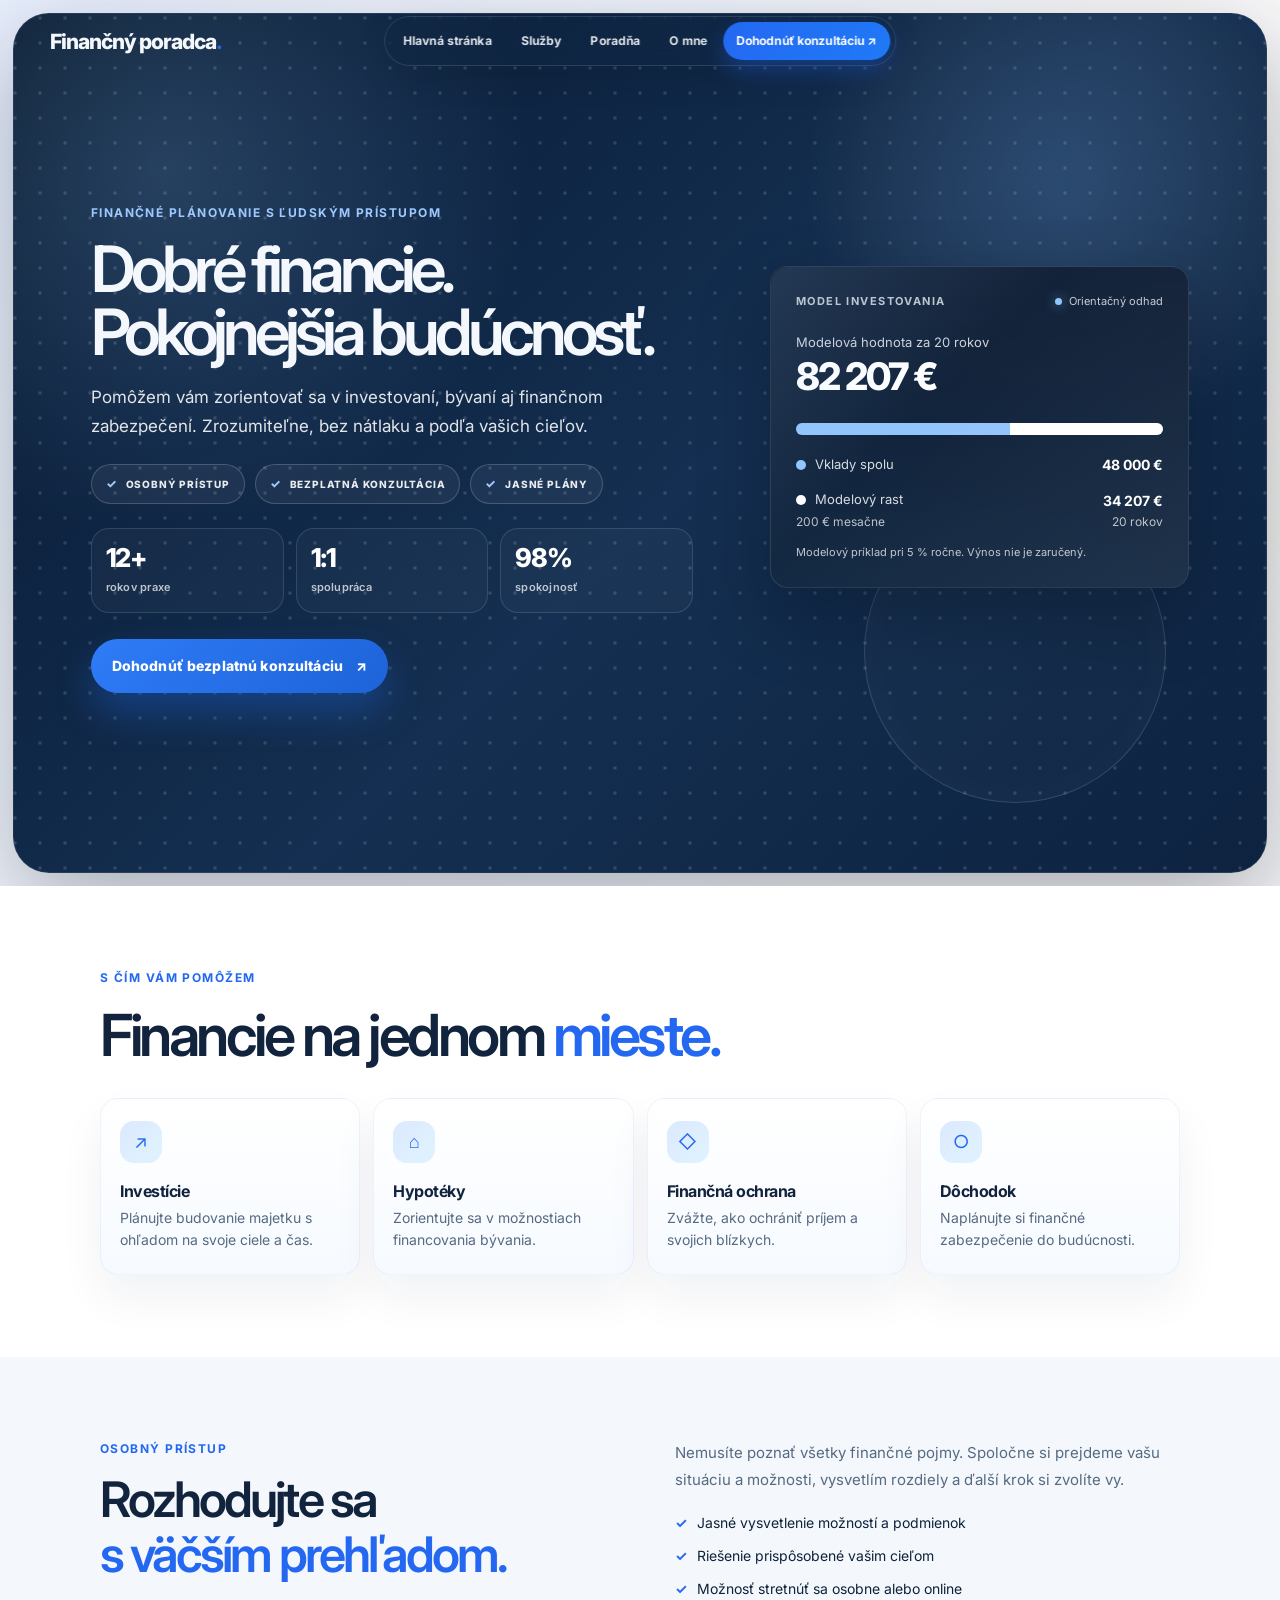
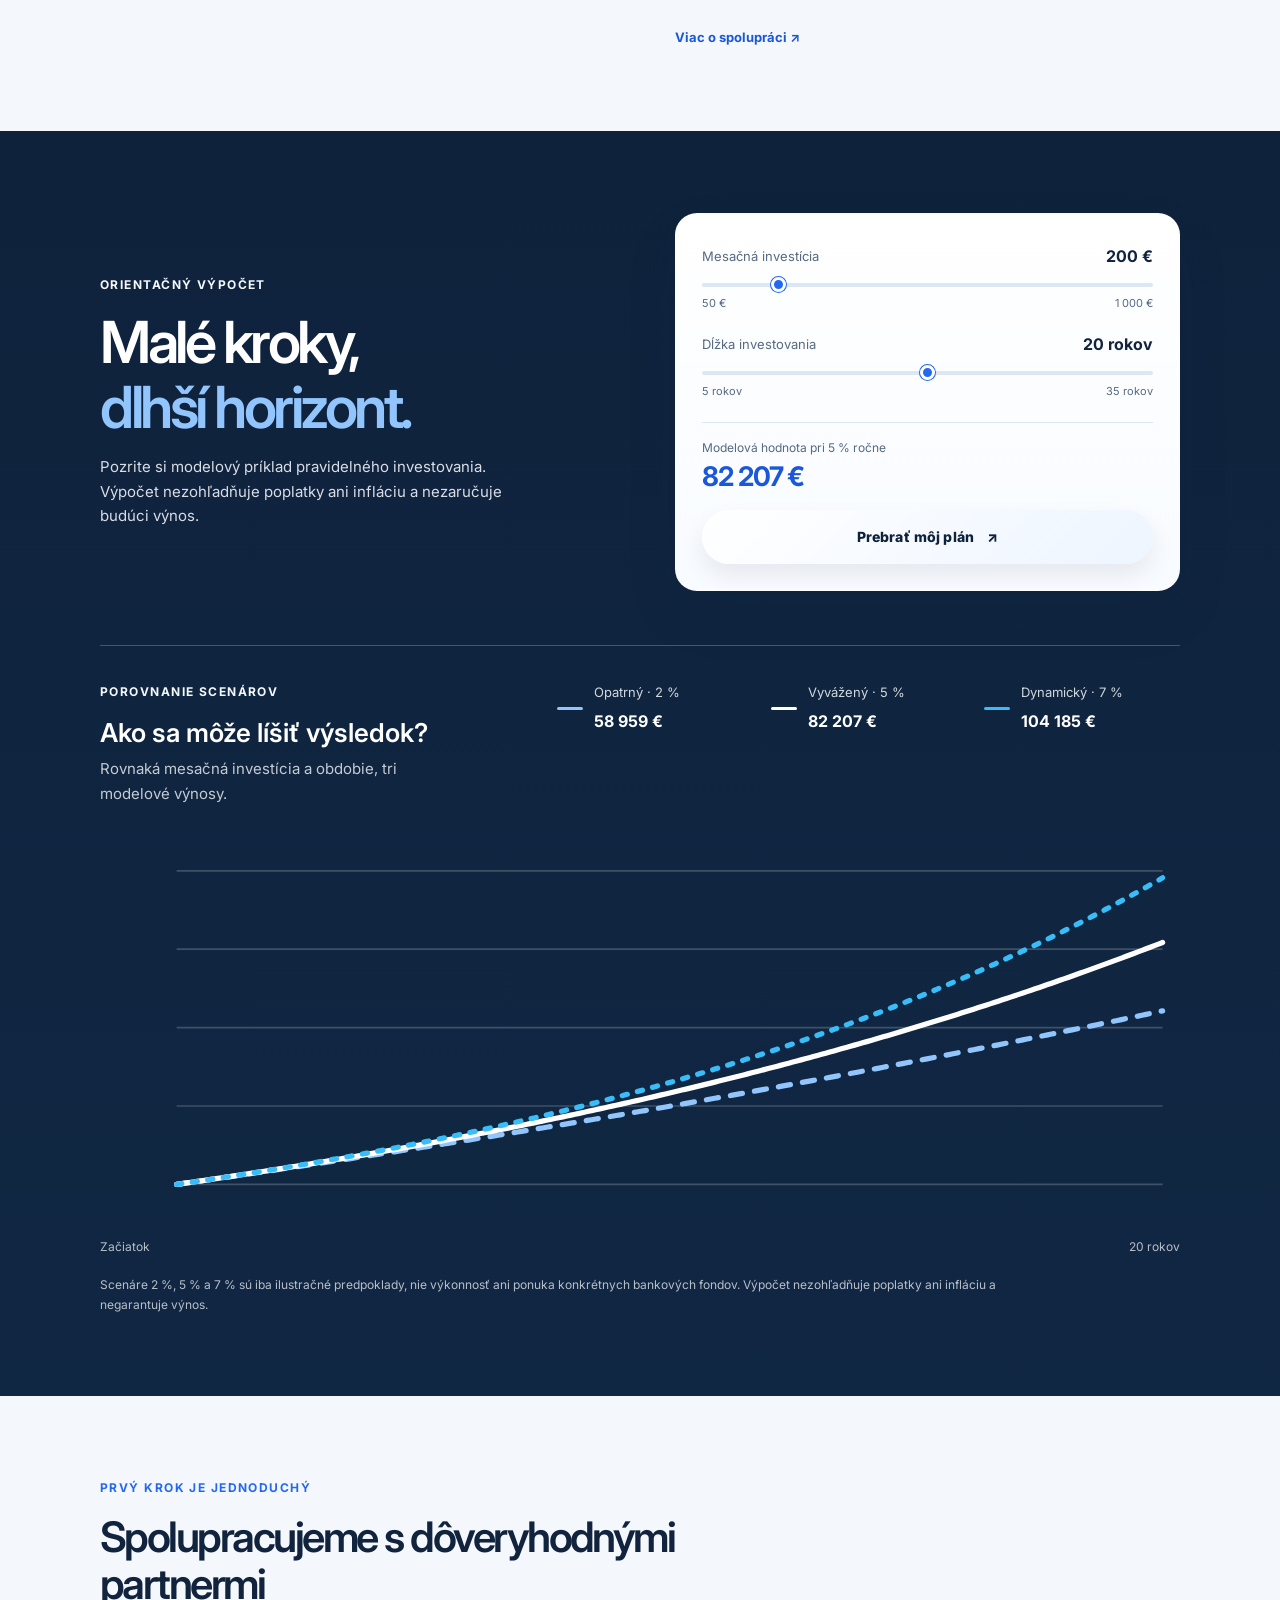
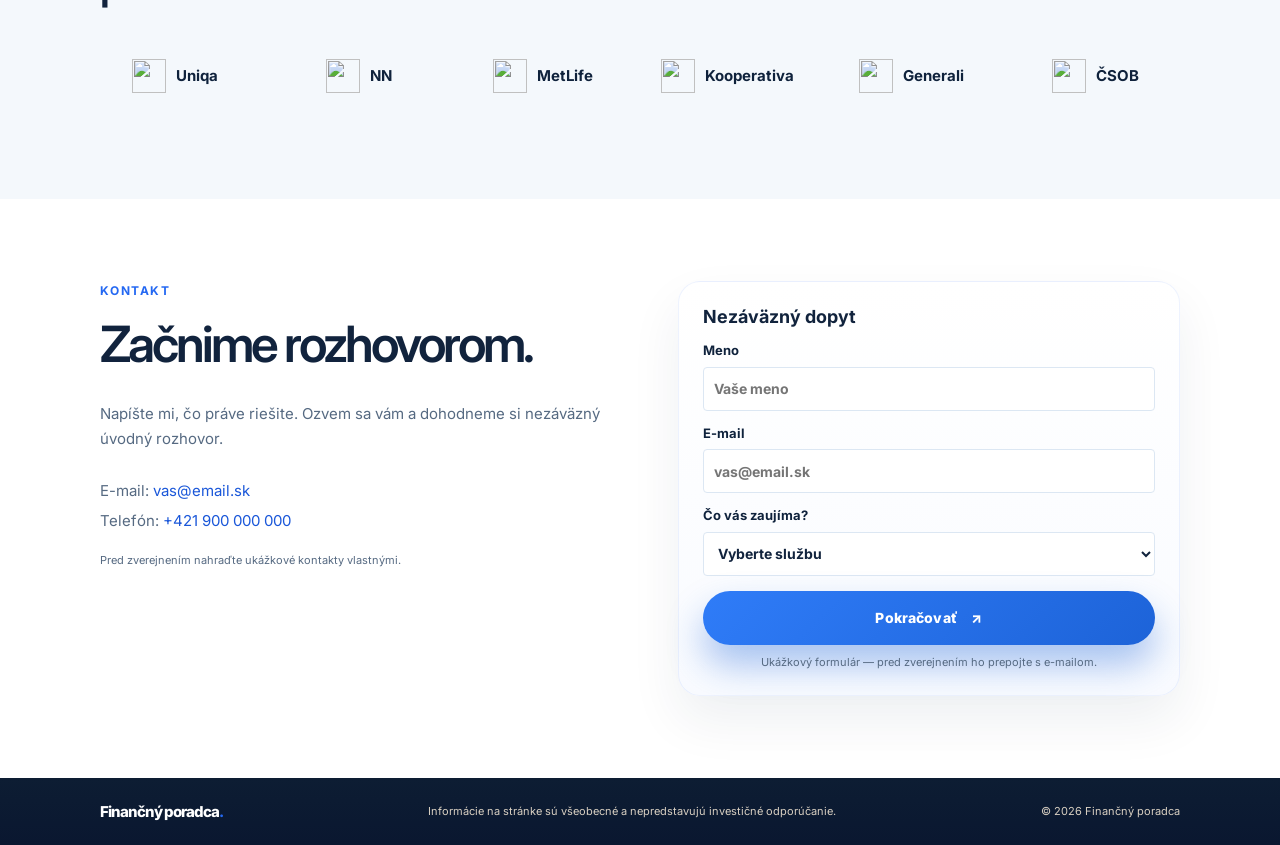
==== commit 6ffd1d1d: "script" ====
--- a/index.html
+++ b/index.html
@@ -20,6 +20,7 @@
         <span></span><span></span>
       </button>
       <div class="nav-links" id="nav-links">
+        <a href="index.html" aria-current="page">Hlavná stránka</a>
         <a href="sluzby.html">Služby</a>
         <a href="poradna.html">Poradňa</a>
         <a href="o-mne.html">O mne</a>
@@ -88,24 +89,32 @@
         <h2>Financie na jednom <span>mieste.</span></h2>
         <div class="service-grid">
           <article class="service-card">
-            <span class="service-icon" aria-hidden="true">↗</span>
-            <h3>Investície</h3>
-            <p>Plánujte budovanie majetku s ohľadom na svoje ciele a čas.</p>
-          </article>
-          <article class="service-card">
-            <span class="service-icon" aria-hidden="true">⌂</span>
-            <h3>Hypotéky</h3>
-            <p>Zorientujte sa v možnostiach financovania bývania.</p>
-          </article>
-          <article class="service-card">
-            <span class="service-icon" aria-hidden="true">◇</span>
-            <h3>Finančná ochrana</h3>
-            <p>Zvážte, ako ochrániť príjem a svojich blízkych.</p>
-          </article>
-          <article class="service-card">
-            <span class="service-icon" aria-hidden="true">○</span>
-            <h3>Dôchodok</h3>
-            <p>Naplánujte si finančné zabezpečenie do budúcnosti.</p>
+            <a class="service-link" href="sluzby.html" aria-label="Prejsť na služby investície">
+              <span class="service-icon" aria-hidden="true">↗</span>
+              <h3>Investície</h3>
+              <p>Plánujte budovanie majetku s ohľadom na svoje ciele a čas.</p>
+            </a>
+          </article>
+          <article class="service-card">
+            <a class="service-link" href="sluzby.html" aria-label="Prejsť na služby hypotéky">
+              <span class="service-icon" aria-hidden="true">⌂</span>
+              <h3>Hypotéky</h3>
+              <p>Zorientujte sa v možnostiach financovania bývania.</p>
+            </a>
+          </article>
+          <article class="service-card">
+            <a class="service-link" href="sluzby.html" aria-label="Prejsť na služby finančná ochrana">
+              <span class="service-icon" aria-hidden="true">◇</span>
+              <h3>Finančná ochrana</h3>
+              <p>Zvážte, ako ochrániť príjem a svojich blízkych.</p>
+            </a>
+          </article>
+          <article class="service-card">
+            <a class="service-link" href="sluzby.html" aria-label="Prejsť na služby dôchodok">
+              <span class="service-icon" aria-hidden="true">○</span>
+              <h3>Dôchodok</h3>
+              <p>Naplánujte si finančné zabezpečenie do budúcnosti.</p>
+            </a>
           </article>
         </div>
       </div>
@@ -184,36 +193,36 @@
         <div class="partner-marquee">
           <div class="partner-track">
             <ul class="partner-set" aria-label="Naši partneri">
-              <li><img src="https://www.google.com/s2/favicons?domain=uniqa.sk&amp;sz=128" alt=""><span>Uniqa</span></li>
-              <li><img src="https://www.google.com/s2/favicons?domain=nn.sk&amp;sz=128" alt=""><span>NN</span></li>
-              <li><img src="https://www.google.com/s2/favicons?domain=metlife.sk&amp;sz=128" alt=""><span>MetLife</span></li>
-              <li><img src="https://www.google.com/s2/favicons?domain=koop.sk&amp;sz=128" alt=""><span>Kooperativa</span></li>
-              <li><img src="https://www.google.com/s2/favicons?domain=generali.sk&amp;sz=128" alt=""><span>Generali</span></li>
-              <li><img src="https://www.google.com/s2/favicons?domain=csob.sk&amp;sz=128" alt=""><span>ČSOB</span></li>
-              <li><img src="https://www.google.com/s2/favicons?domain=allianz.sk&amp;sz=128" alt=""><span>Allianz</span></li>
-              <li><img src="https://www.google.com/s2/favicons?domain=vub.sk&amp;sz=128" alt=""><span>VÚB banka</span></li>
-              <li><img src="https://www.google.com/s2/favicons?domain=wuestenrot.sk&amp;sz=128" alt=""><span>Wüstenrot</span></li>
-              <li><img src="https://www.google.com/s2/favicons?domain=youplus.sk&amp;sz=128" alt=""><span>youplus</span></li>
-              <li><img src="https://www.google.com/s2/favicons?domain=primabanka.sk&amp;sz=128" alt=""><span>Prima banka</span></li>
-              <li><img src="https://www.google.com/s2/favicons?domain=slsp.sk&amp;sz=128" alt=""><span>SLSP</span></li>
-              <li><img src="https://www.google.com/s2/favicons?domain=tatrabanka.sk&amp;sz=128" alt=""><span>Tatra banka</span></li>
-              <li><img src="https://www.google.com/s2/favicons?domain=unicreditbank.sk&amp;sz=128" alt=""><span>UniCredit</span></li>
+              <li><a href="https://www.uniqa.sk" target="_blank" rel="noopener noreferrer" aria-label="Uniqa"><img src="https://www.google.com/s2/favicons?domain=uniqa.sk&amp;sz=128" alt=""><span>Uniqa</span></a></li>
+              <li><a href="https://www.nn.sk" target="_blank" rel="noopener noreferrer" aria-label="NN"><img src="https://www.google.com/s2/favicons?domain=nn.sk&amp;sz=128" alt=""><span>NN</span></a></li>
+              <li><a href="https://www.metlife.sk" target="_blank" rel="noopener noreferrer" aria-label="MetLife"><img src="https://www.google.com/s2/favicons?domain=metlife.sk&amp;sz=128" alt=""><span>MetLife</span></a></li>
+              <li><a href="https://www.koop.sk" target="_blank" rel="noopener noreferrer" aria-label="Kooperativa"><img src="https://www.google.com/s2/favicons?domain=koop.sk&amp;sz=128" alt=""><span>Kooperativa</span></a></li>
+              <li><a href="https://www.generali.sk" target="_blank" rel="noopener noreferrer" aria-label="Generali"><img src="https://www.google.com/s2/favicons?domain=generali.sk&amp;sz=128" alt=""><span>Generali</span></a></li>
+              <li><a href="https://www.csob.sk" target="_blank" rel="noopener noreferrer" aria-label="ČSOB"><img src="https://www.google.com/s2/favicons?domain=csob.sk&amp;sz=128" alt=""><span>ČSOB</span></a></li>
+              <li><a href="https://www.allianz.sk" target="_blank" rel="noopener noreferrer" aria-label="Allianz"><img src="https://www.google.com/s2/favicons?domain=allianz.sk&amp;sz=128" alt=""><span>Allianz</span></a></li>
+              <li><a href="https://www.vub.sk" target="_blank" rel="noopener noreferrer" aria-label="VÚB banka"><img src="https://www.google.com/s2/favicons?domain=vub.sk&amp;sz=128" alt=""><span>VÚB banka</span></a></li>
+              <li><a href="https://www.wuestenrot.sk" target="_blank" rel="noopener noreferrer" aria-label="Wüstenrot"><img src="https://www.google.com/s2/favicons?domain=wuestenrot.sk&amp;sz=128" alt=""><span>Wüstenrot</span></a></li>
+              <li><a href="https://www.youplus.sk" target="_blank" rel="noopener noreferrer" aria-label="youplus"><img src="https://www.google.com/s2/favicons?domain=youplus.sk&amp;sz=128" alt=""><span>youplus</span></a></li>
+              <li><a href="https://www.primabanka.sk" target="_blank" rel="noopener noreferrer" aria-label="Prima banka"><img src="https://www.google.com/s2/favicons?domain=primabanka.sk&amp;sz=128" alt=""><span>Prima banka</span></a></li>
+              <li><a href="https://www.slsp.sk" target="_blank" rel="noopener noreferrer" aria-label="SLSP"><img src="https://www.google.com/s2/favicons?domain=slsp.sk&amp;sz=128" alt=""><span>SLSP</span></a></li>
+              <li><a href="https://www.tatrabanka.sk" target="_blank" rel="noopener noreferrer" aria-label="Tatra banka"><img src="https://www.google.com/s2/favicons?domain=tatrabanka.sk&amp;sz=128" alt=""><span>Tatra banka</span></a></li>
+              <li><a href="https://www.unicreditbank.sk" target="_blank" rel="noopener noreferrer" aria-label="UniCredit"><img src="https://www.google.com/s2/favicons?domain=unicreditbank.sk&amp;sz=128" alt=""><span>UniCredit</span></a></li>
             </ul>
             <ul class="partner-set" aria-hidden="true">
-              <li><img src="https://www.google.com/s2/favicons?domain=uniqa.sk&amp;sz=128" alt=""><span>Uniqa</span></li>
-              <li><img src="https://www.google.com/s2/favicons?domain=nn.sk&amp;sz=128" alt=""><span>NN</span></li>
-              <li><img src="https://www.google.com/s2/favicons?domain=metlife.sk&amp;sz=128" alt=""><span>MetLife</span></li>
-              <li><img src="https://www.google.com/s2/favicons?domain=koop.sk&amp;sz=128" alt=""><span>Kooperativa</span></li>
-              <li><img src="https://www.google.com/s2/favicons?domain=generali.sk&amp;sz=128" alt=""><span>Generali</span></li>
-              <li><img src="https://www.google.com/s2/favicons?domain=csob.sk&amp;sz=128" alt=""><span>ČSOB</span></li>
-              <li><img src="https://www.google.com/s2/favicons?domain=allianz.sk&amp;sz=128" alt=""><span>Allianz</span></li>
-              <li><img src="https://www.google.com/s2/favicons?domain=vub.sk&amp;sz=128" alt=""><span>VÚB banka</span></li>
-              <li><img src="https://www.google.com/s2/favicons?domain=wuestenrot.sk&amp;sz=128" alt=""><span>Wüstenrot</span></li>
-              <li><img src="https://www.google.com/s2/favicons?domain=youplus.sk&amp;sz=128" alt=""><span>youplus</span></li>
-              <li><img src="https://www.google.com/s2/favicons?domain=primabanka.sk&amp;sz=128" alt=""><span>Prima banka</span></li>
-              <li><img src="https://www.google.com/s2/favicons?domain=slsp.sk&amp;sz=128" alt=""><span>SLSP</span></li>
-              <li><img src="https://www.google.com/s2/favicons?domain=tatrabanka.sk&amp;sz=128" alt=""><span>Tatra banka</span></li>
-              <li><img src="https://www.google.com/s2/favicons?domain=unicreditbank.sk&amp;sz=128" alt=""><span>UniCredit</span></li>
+              <li><a href="https://www.uniqa.sk" target="_blank" rel="noopener noreferrer" aria-label="Uniqa"><img src="https://www.google.com/s2/favicons?domain=uniqa.sk&amp;sz=128" alt=""><span>Uniqa</span></a></li>
+              <li><a href="https://www.nn.sk" target="_blank" rel="noopener noreferrer" aria-label="NN"><img src="https://www.google.com/s2/favicons?domain=nn.sk&amp;sz=128" alt=""><span>NN</span></a></li>
+              <li><a href="https://www.metlife.sk" target="_blank" rel="noopener noreferrer" aria-label="MetLife"><img src="https://www.google.com/s2/favicons?domain=metlife.sk&amp;sz=128" alt=""><span>MetLife</span></a></li>
+              <li><a href="https://www.koop.sk" target="_blank" rel="noopener noreferrer" aria-label="Kooperativa"><img src="https://www.google.com/s2/favicons?domain=koop.sk&amp;sz=128" alt=""><span>Kooperativa</span></a></li>
+              <li><a href="https://www.generali.sk" target="_blank" rel="noopener noreferrer" aria-label="Generali"><img src="https://www.google.com/s2/favicons?domain=generali.sk&amp;sz=128" alt=""><span>Generali</span></a></li>
+              <li><a href="https://www.csob.sk" target="_blank" rel="noopener noreferrer" aria-label="ČSOB"><img src="https://www.google.com/s2/favicons?domain=csob.sk&amp;sz=128" alt=""><span>ČSOB</span></a></li>
+              <li><a href="https://www.allianz.sk" target="_blank" rel="noopener noreferrer" aria-label="Allianz"><img src="https://www.google.com/s2/favicons?domain=allianz.sk&amp;sz=128" alt=""><span>Allianz</span></a></li>
+              <li><a href="https://www.vub.sk" target="_blank" rel="noopener noreferrer" aria-label="VÚB banka"><img src="https://www.google.com/s2/favicons?domain=vub.sk&amp;sz=128" alt=""><span>VÚB banka</span></a></li>
+              <li><a href="https://www.wuestenrot.sk" target="_blank" rel="noopener noreferrer" aria-label="Wüstenrot"><img src="https://www.google.com/s2/favicons?domain=wuestenrot.sk&amp;sz=128" alt=""><span>Wüstenrot</span></a></li>
+              <li><a href="https://www.youplus.sk" target="_blank" rel="noopener noreferrer" aria-label="youplus"><img src="https://www.google.com/s2/favicons?domain=youplus.sk&amp;sz=128" alt=""><span>youplus</span></a></li>
+              <li><a href="https://www.primabanka.sk" target="_blank" rel="noopener noreferrer" aria-label="Prima banka"><img src="https://www.google.com/s2/favicons?domain=primabanka.sk&amp;sz=128" alt=""><span>Prima banka</span></a></li>
+              <li><a href="https://www.slsp.sk" target="_blank" rel="noopener noreferrer" aria-label="SLSP"><img src="https://www.google.com/s2/favicons?domain=slsp.sk&amp;sz=128" alt=""><span>SLSP</span></a></li>
+              <li><a href="https://www.tatrabanka.sk" target="_blank" rel="noopener noreferrer" aria-label="Tatra banka"><img src="https://www.google.com/s2/favicons?domain=tatrabanka.sk&amp;sz=128" alt=""><span>Tatra banka</span></a></li>
+              <li><a href="https://www.unicreditbank.sk" target="_blank" rel="noopener noreferrer" aria-label="UniCredit"><img src="https://www.google.com/s2/favicons?domain=unicreditbank.sk&amp;sz=128" alt=""><span>UniCredit</span></a></li>
             </ul>
           </div>
         </div>
--- a/styles.css
+++ b/styles.css
@@ -151,6 +151,7 @@
 .section h2 { max-width: 620px; margin-bottom: 30px; }
 .service-grid { display: grid; grid-template-columns: repeat(4, 1fr); gap: 13px; }
 .service-card { padding: 22px 19px; border: 1px solid rgba(37,99,235,0.08); border-radius: 18px; background: linear-gradient(180deg, rgba(255,255,255,0.98) 0%, rgba(246,250,255,0.98) 100%); transition: transform .22s ease, border-color .22s ease, box-shadow .22s ease; box-shadow: 0 22px 45px rgba(16, 39, 67, 0.06); }
+.service-link { display: grid; height: 100%; color: inherit; text-decoration: none; }
 .service-icon { width: 42px; height: 42px; display: grid; place-items: center; margin-bottom: 18px; border-radius: 14px; background: linear-gradient(135deg, #dbeafe 0%, #e0f2fe 100%); color: var(--blue); font-size: 18px; transition: transform .22s ease, background-color .22s ease; }
 .service-card:focus-within { border-color: rgba(36,104,242,0.25); box-shadow: 0 16px 32px rgba(18, 35, 61, 0.12); }
 .service-card:focus-within .service-icon { transform: translateY(-2px) scale(1.06); background: linear-gradient(135deg, #DBEAFE 0%, #C7D2FE 100%); }
@@ -160,6 +161,8 @@
 }
 .service-card h3 { margin-bottom: 6px; font: 700 16px var(--display); letter-spacing: -.03em; }
 .service-card p { margin: 0; color: var(--muted); font-size: 14px; line-height: 1.6; }
+.partner-set li a { display: flex; align-items: center; justify-content: center; gap: 10px; color: inherit; text-decoration: none; }
+.partner-set li a:hover { color: var(--blue-dark); }
 
 .page-intro {
   padding-block: 72px 54px;
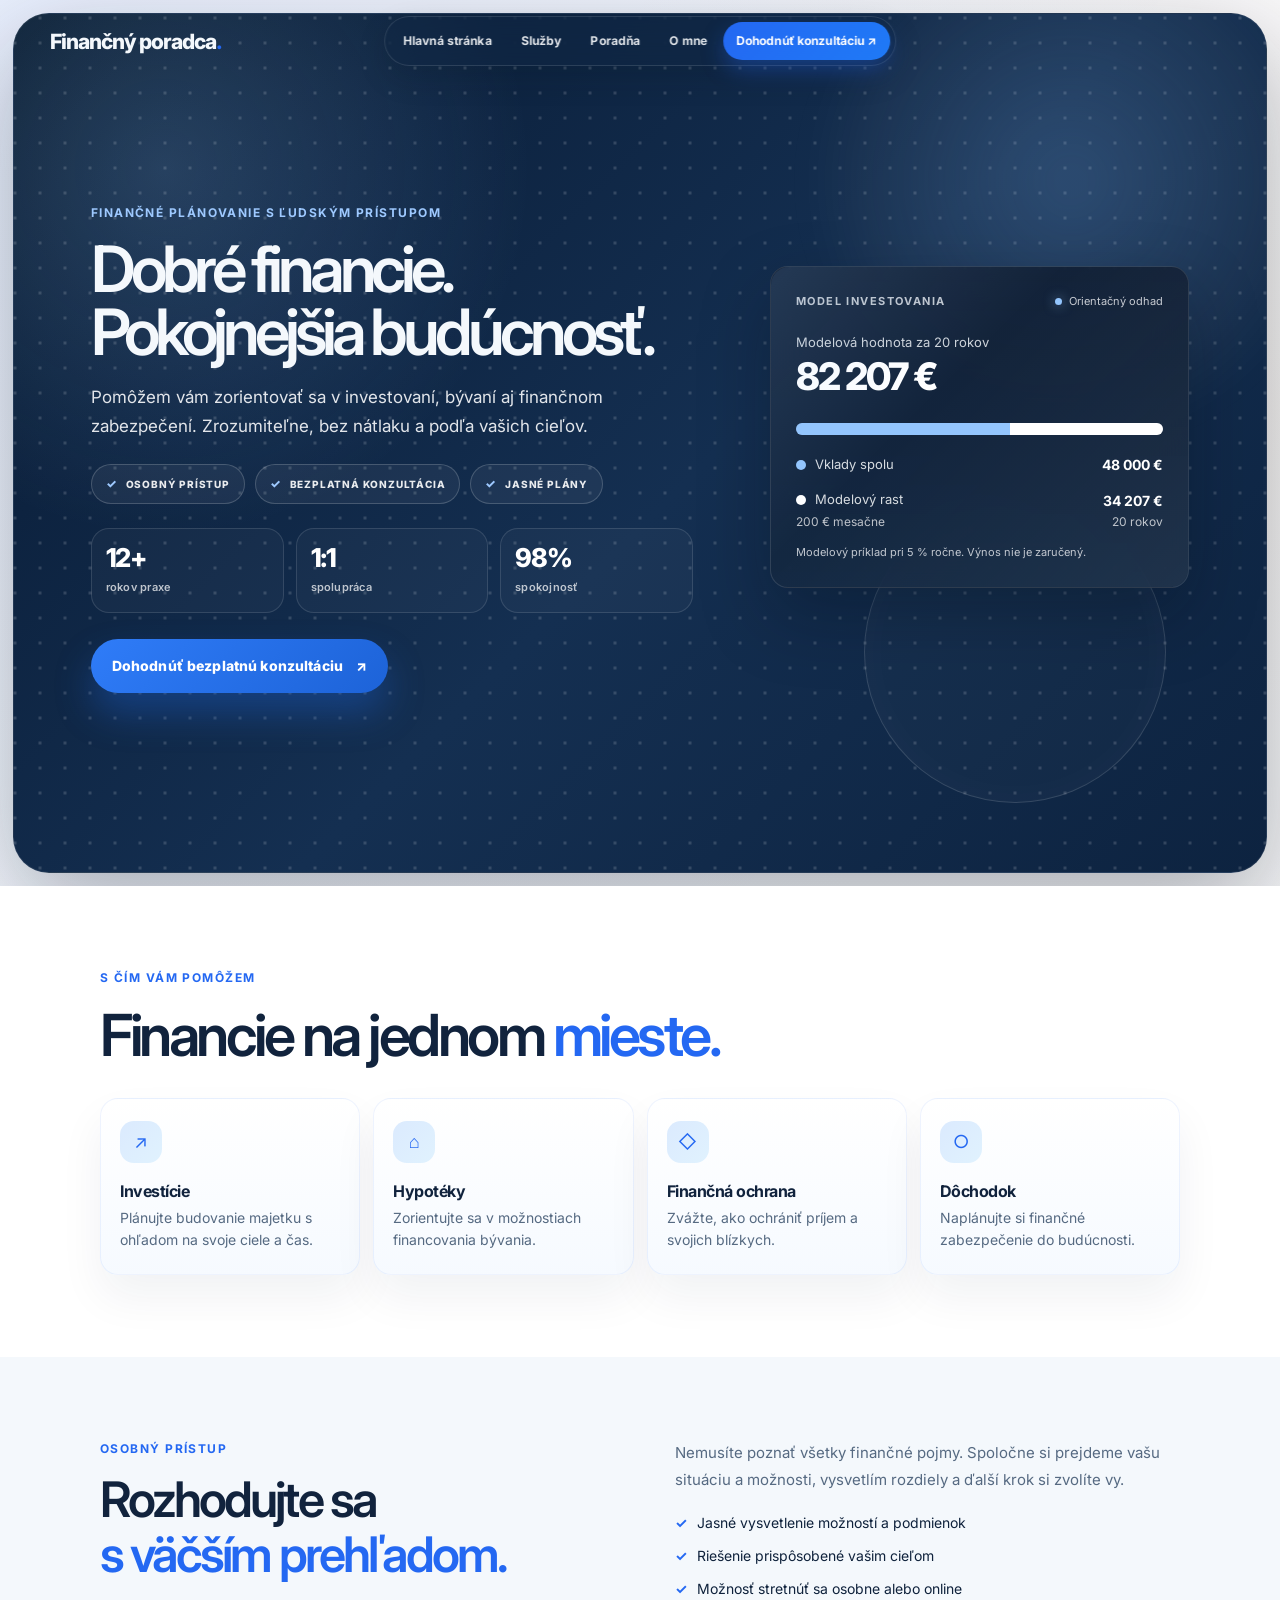
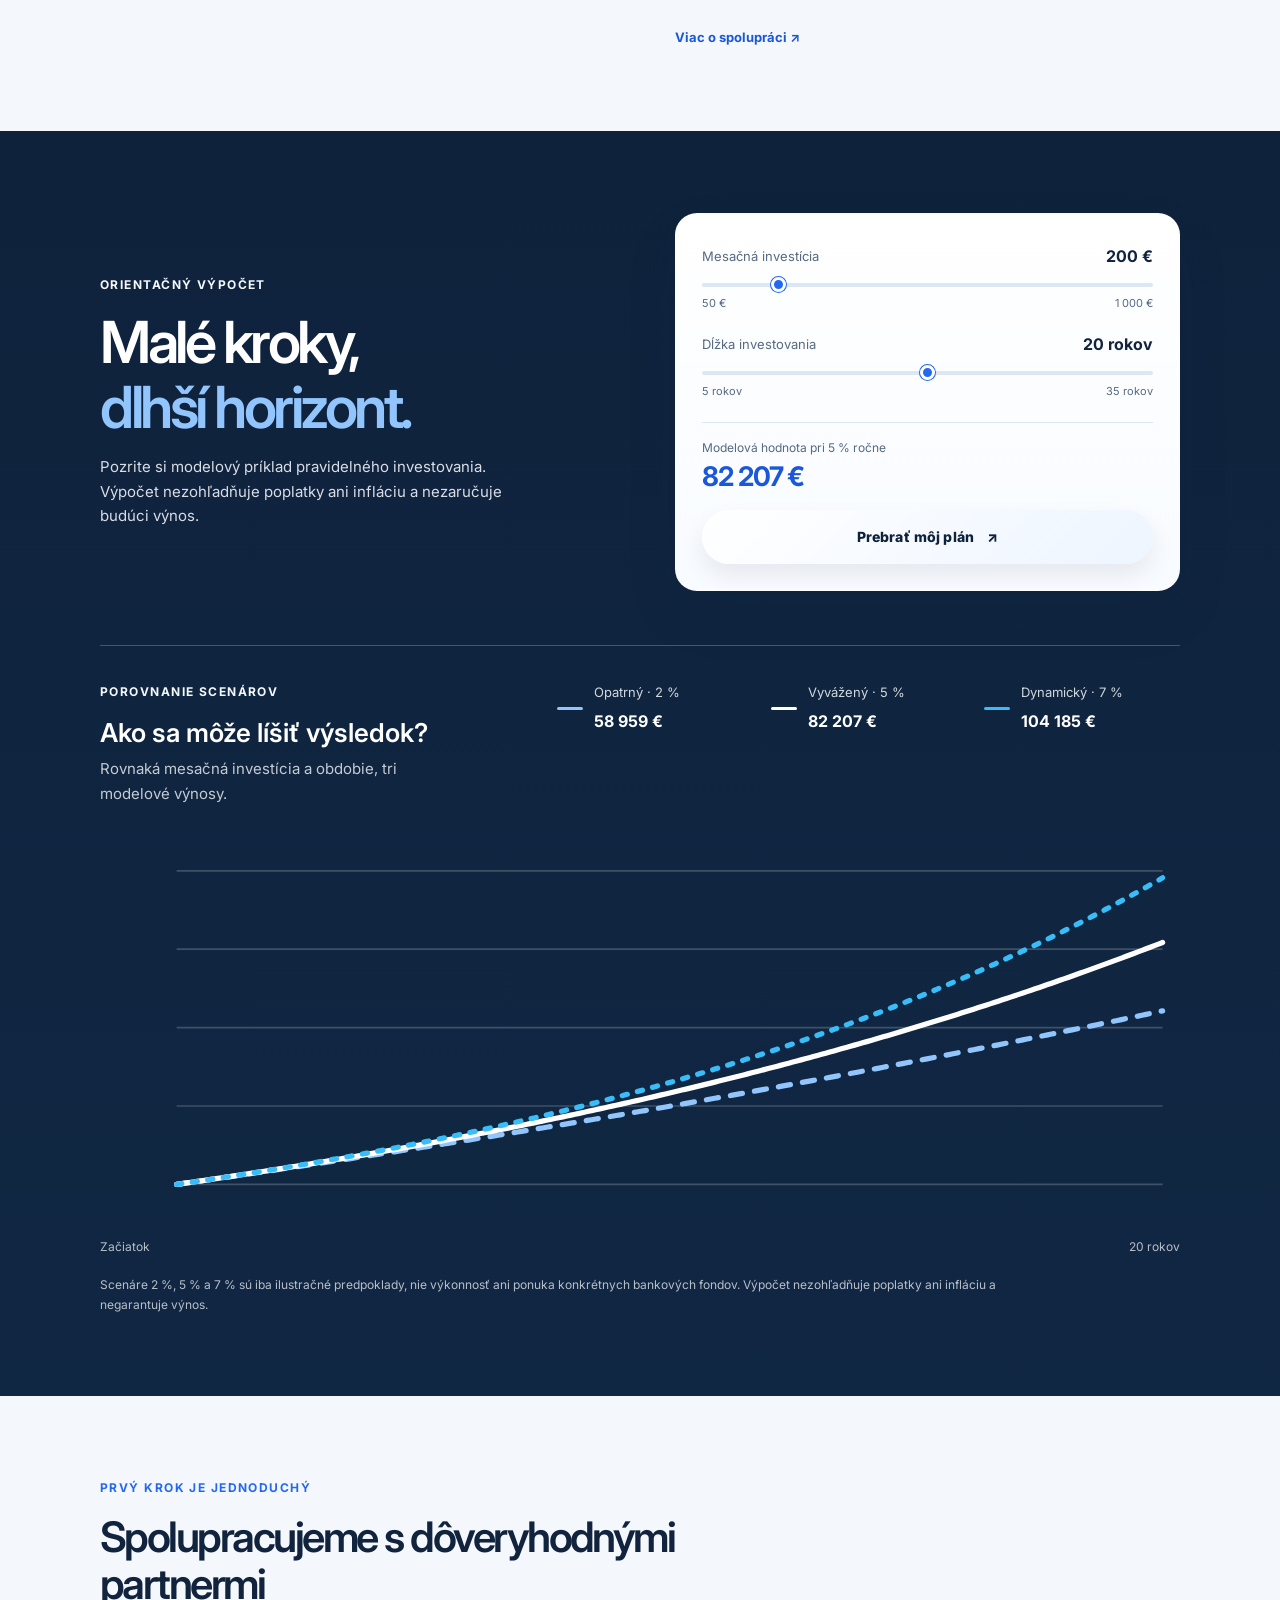
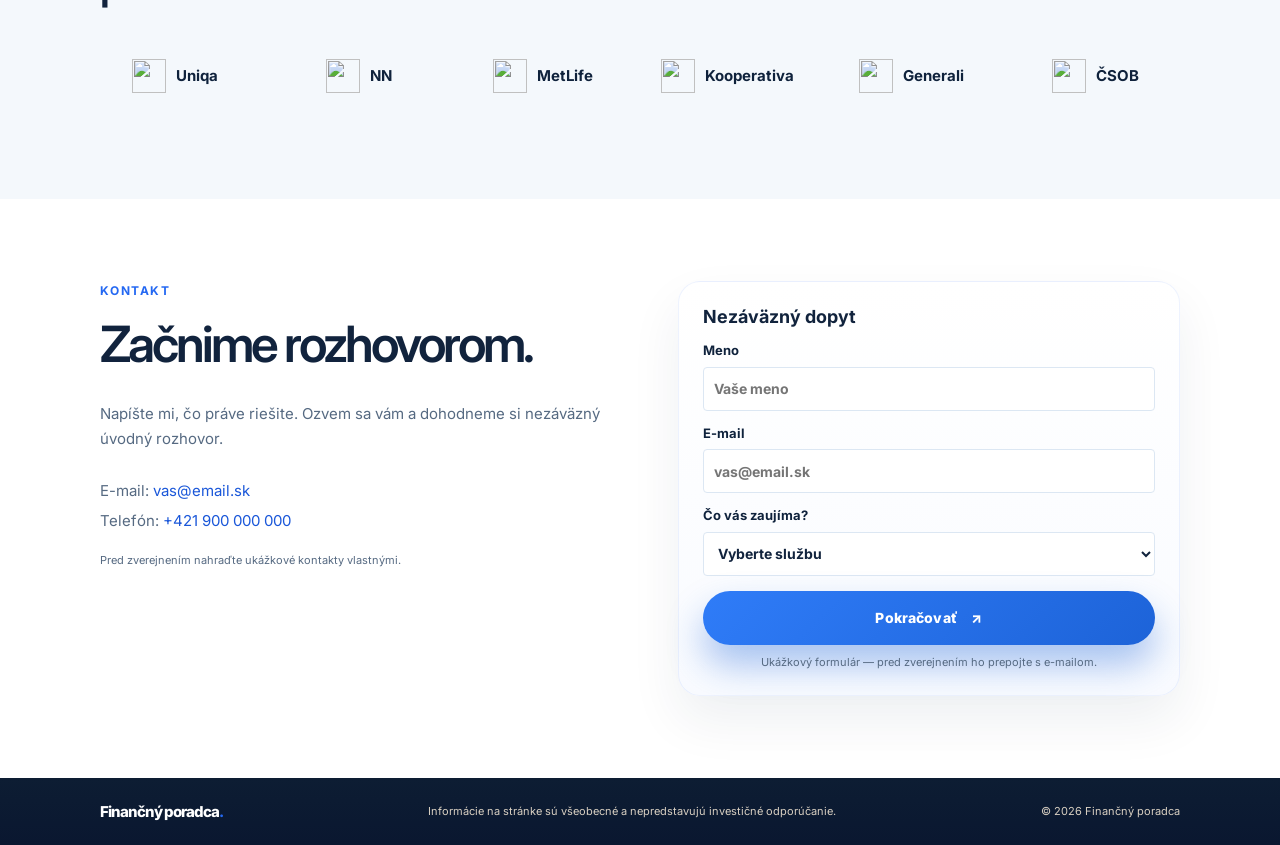
==== commit a7050e7c: "Fix homepage navigation links Co-authored-by: Copilot <223556219+Copilot@users.noreply.github.com>" ====
--- a/index.html
+++ b/index.html
@@ -15,16 +15,16 @@
 <body class="home-page">
   <header class="site-header">
     <nav class="navigation wrap" aria-label="Hlavná navigácia">
-      <a class="brand" href="index.html">Finančný poradca<span>.</span></a>
+      <a class="brand" href="./index.html">Finančný poradca<span>.</span></a>
       <button class="menu-toggle" type="button" aria-expanded="false" aria-controls="nav-links" aria-label="Otvoriť navigáciu">
         <span></span><span></span>
       </button>
       <div class="nav-links" id="nav-links">
-        <a href="index.html" aria-current="page">Hlavná stránka</a>
-        <a href="sluzby.html">Služby</a>
-        <a href="poradna.html">Poradňa</a>
-        <a href="o-mne.html">O mne</a>
-        <a class="nav-cta" href="kontakt.html">Dohodnúť konzultáciu <span aria-hidden="true">↗</span></a>
+        <a href="./index.html" aria-current="page">Hlavná stránka</a>
+        <a href="./sluzby.html">Služby</a>
+        <a href="./poradna.html">Poradňa</a>
+        <a href="./o-mne.html">O mne</a>
+        <a class="nav-cta" href="./kontakt.html">Dohodnúť konzultáciu <span aria-hidden="true">↗</span></a>
       </div>
     </nav>
   </header>
@@ -262,7 +262,7 @@
 
   <footer class="footer">
     <div class="wrap footer-inner">
-      <a class="brand" href="index.html">Finančný poradca<span>.</span></a>
+      <a class="brand" href="./index.html">Finančný poradca<span>.</span></a>
       <p>Informácie na stránke sú všeobecné a nepredstavujú investičné odporúčanie.</p>
       <span>© <span id="current-year">2026</span> Finančný poradca</span>
     </div>
--- a/styles.css
+++ b/styles.css
@@ -63,10 +63,10 @@
 .menu-toggle { display: none; }
 
 .hero { min-height: 535px; display: grid; grid-template-columns: 1.1fr .9fr; align-items: center; gap: 55px; padding-block: 70px; }
-.home-page .site-header { position: absolute; inset: 14px 0 auto; border: 0; background: transparent; backdrop-filter: none; }
+.home-page .site-header { position: absolute; z-index: 20; inset: 14px 0 auto; border: 0; background: transparent; backdrop-filter: none; }
 .home-page .navigation { position: relative; width: min(100% - 64px, 1180px); min-height: 54px; display: grid; grid-template-columns: 1fr auto 1fr; }
 .home-page .brand { position: relative; z-index: 1; color: var(--paper); }
-.home-page .nav-links { position: absolute; left: 50%; gap: 3px; padding: 5px; transform: translateX(-50%); border: 1px solid rgba(255,255,255,0.12); border-radius: 999px; background: rgba(16, 39, 67, 0.52); backdrop-filter: blur(16px); box-shadow: 0 12px 30px rgba(7, 18, 30, 0.15); }
+.home-page .nav-links { position: absolute; z-index: 1; left: 50%; gap: 3px; padding: 5px; transform: translateX(-50%); border: 1px solid rgba(255,255,255,0.12); border-radius: 999px; background: rgba(16, 39, 67, 0.52); backdrop-filter: blur(16px); box-shadow: 0 12px 30px rgba(7, 18, 30, 0.15); }
 .home-page .nav-links a { padding: 9px 13px; color: rgba(248, 250, 252, 0.9); font-size: 12px; }
 .home-page .nav-links a:hover { color: var(--white); }
 .home-page .nav-links .nav-cta { border-radius: 999px; background: linear-gradient(135deg, var(--blue) 0%, #1f7af7 100%); color: var(--white); box-shadow: 0 10px 22px rgba(37,99,235,0.36); }
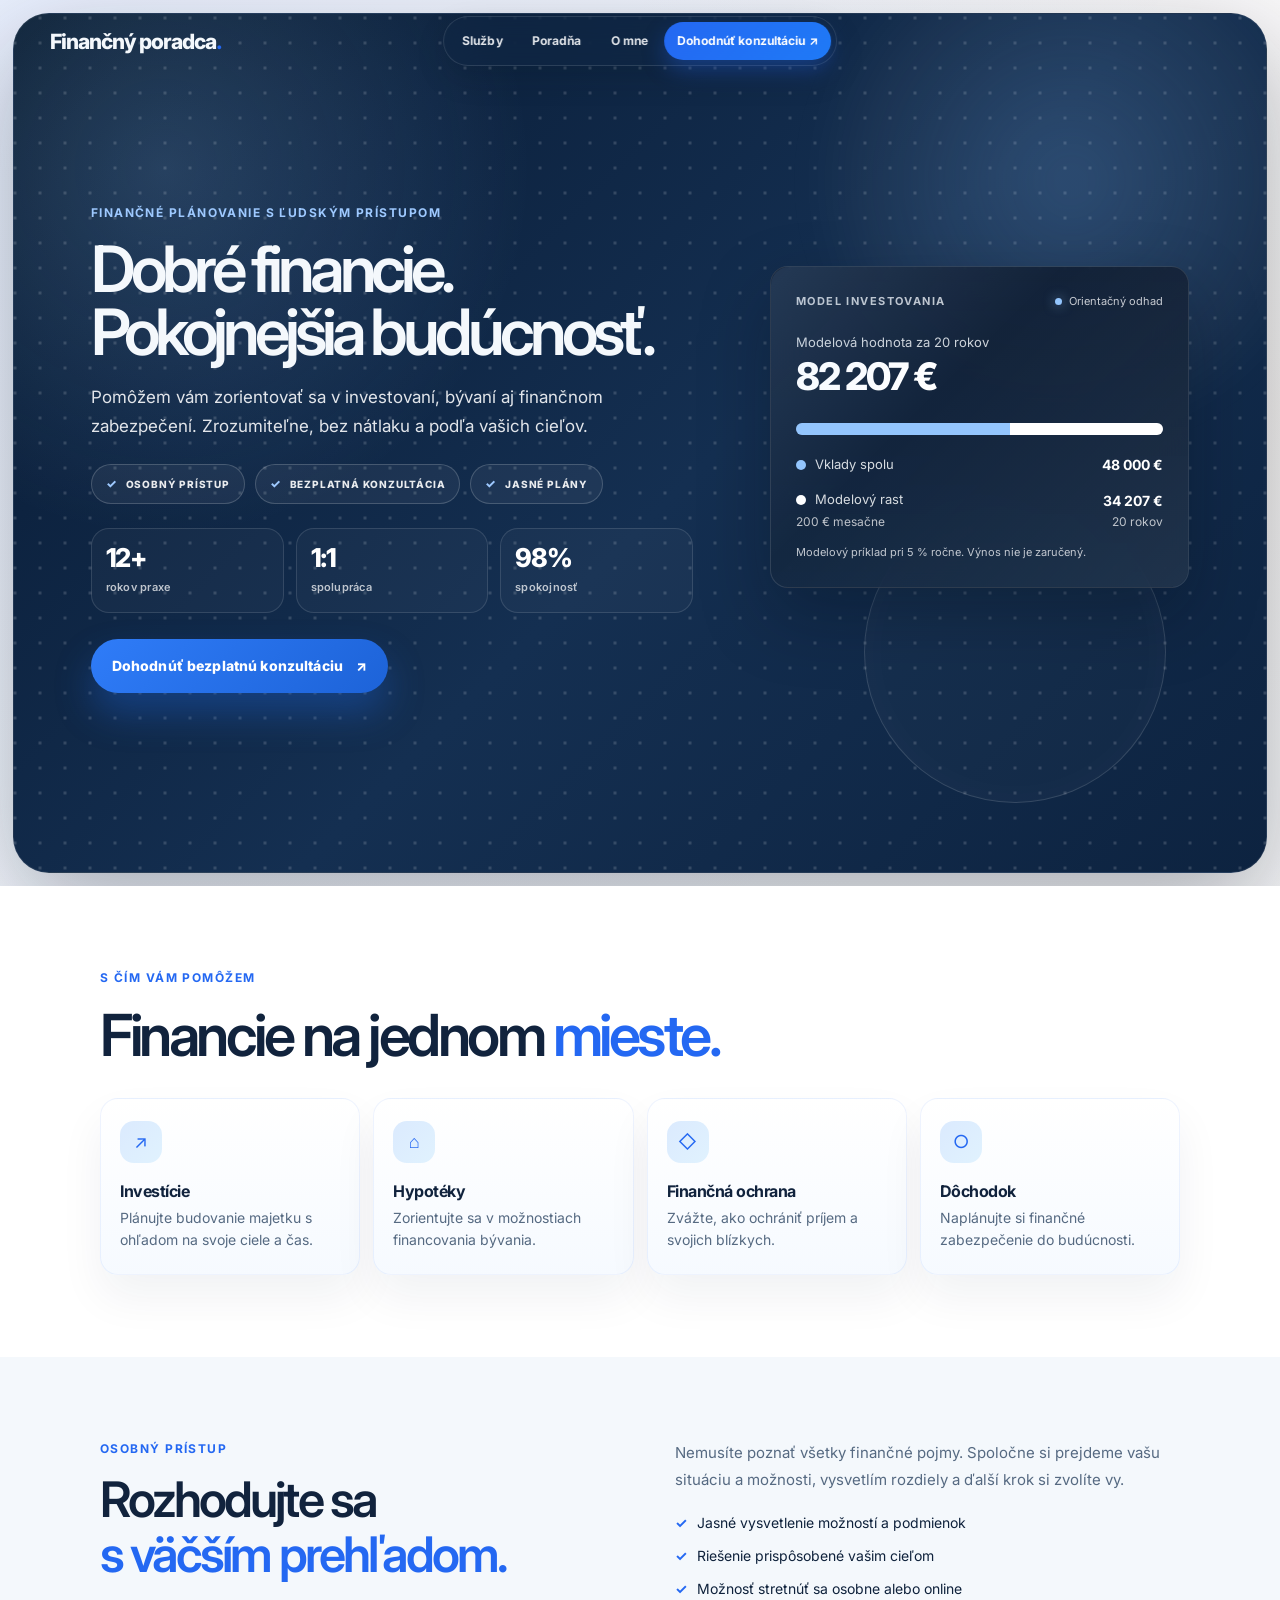
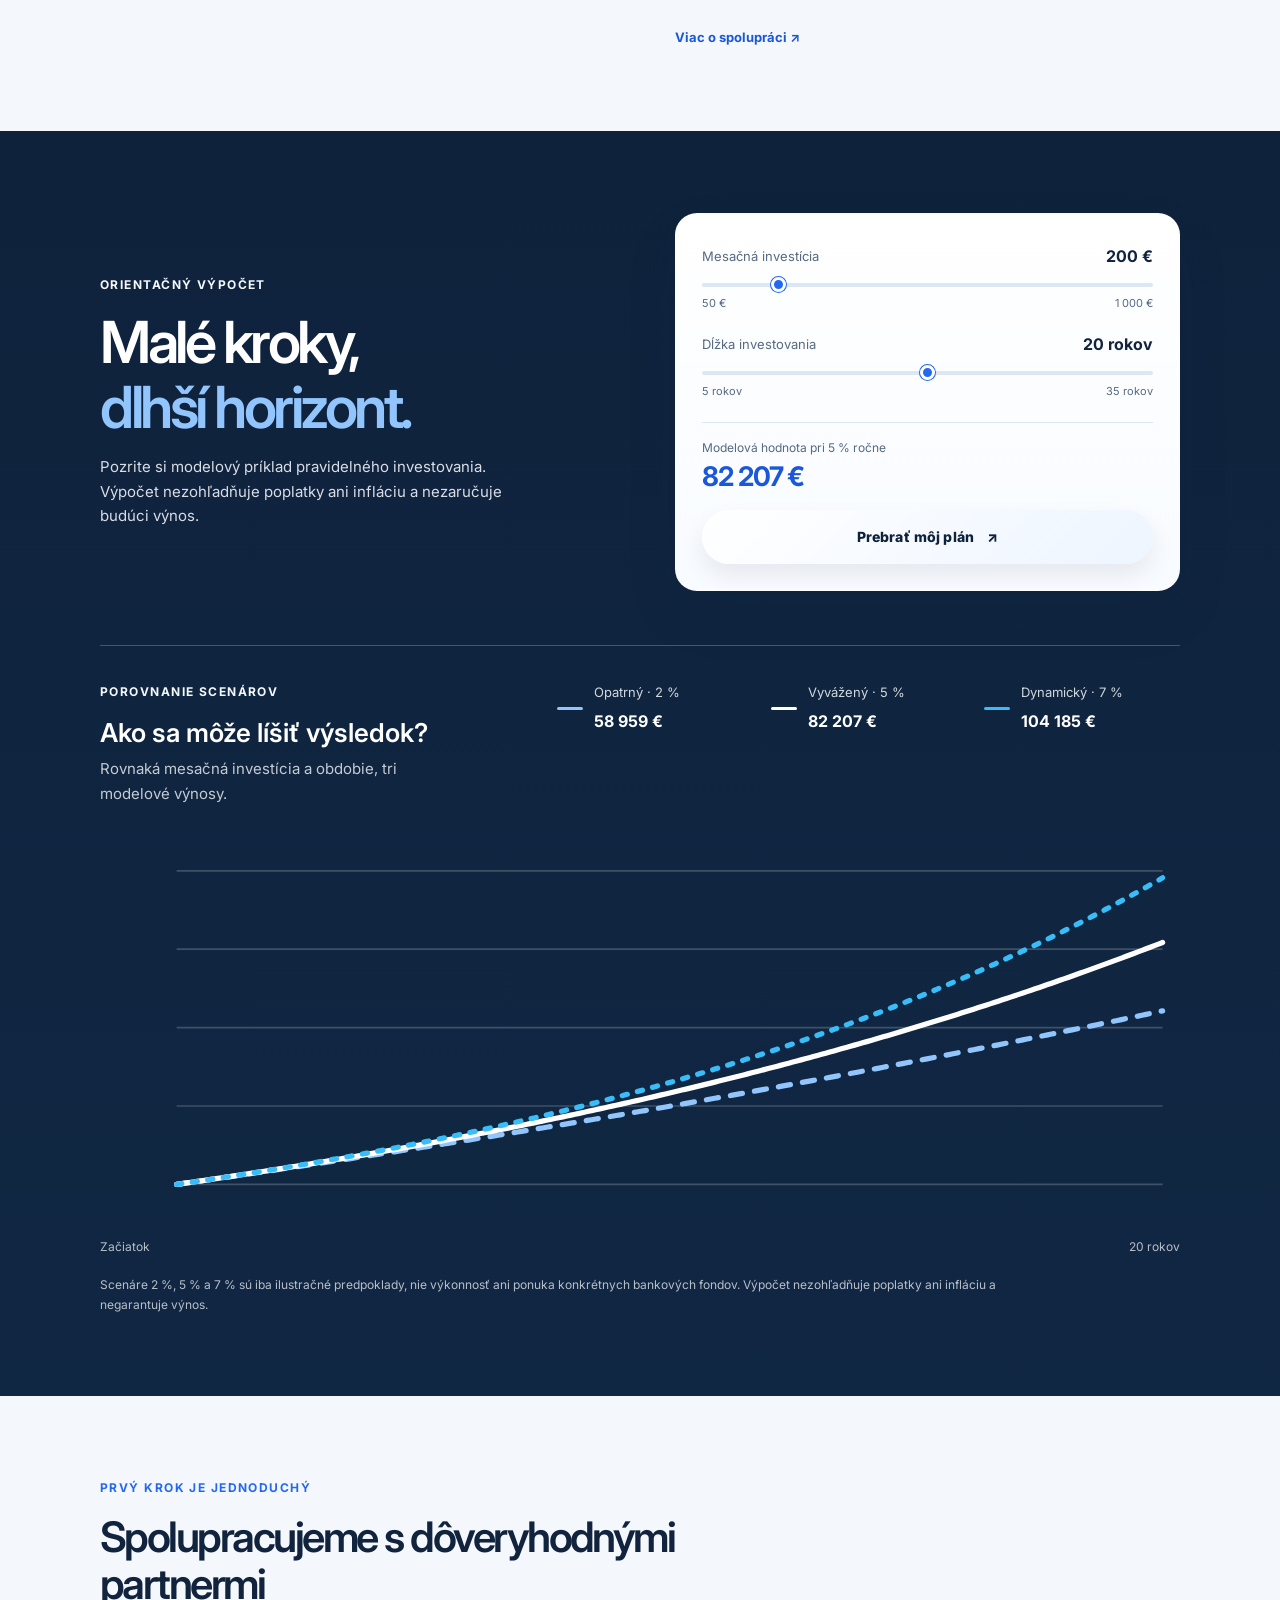
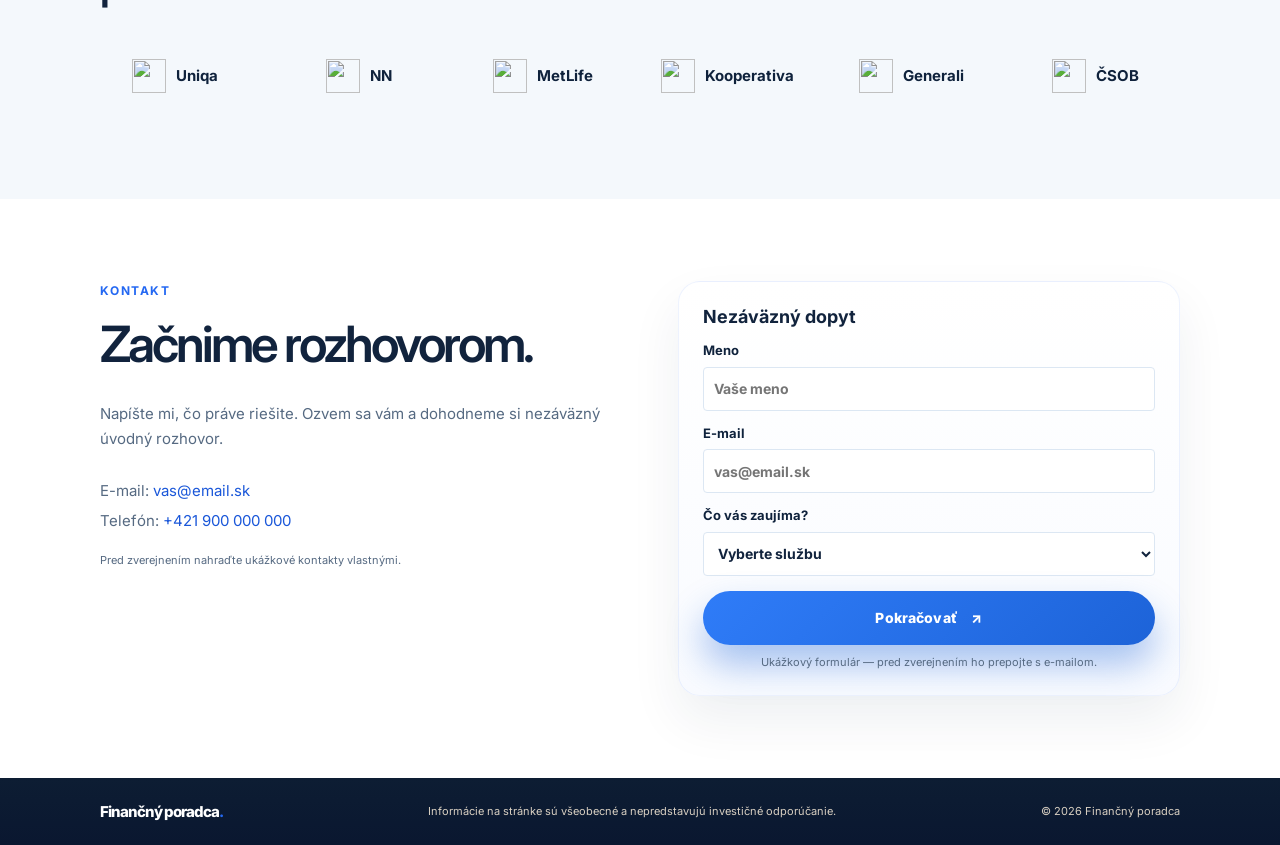
==== commit 87631bc0: "Remove home link from homepage navigation Co-authored-by: Copilot <223556219+Copilot@users.noreply.g" ====
--- a/index.html
+++ b/index.html
@@ -20,7 +20,6 @@
         <span></span><span></span>
       </button>
       <div class="nav-links" id="nav-links">
-        <a href="./index.html" aria-current="page">Hlavná stránka</a>
         <a href="./sluzby.html">Služby</a>
         <a href="./poradna.html">Poradňa</a>
         <a href="./o-mne.html">O mne</a>
--- a/styles.css
+++ b/styles.css
@@ -63,10 +63,10 @@
 .menu-toggle { display: none; }
 
 .hero { min-height: 535px; display: grid; grid-template-columns: 1.1fr .9fr; align-items: center; gap: 55px; padding-block: 70px; }
-.home-page .site-header { position: absolute; z-index: 20; inset: 14px 0 auto; border: 0; background: transparent; backdrop-filter: none; }
+.home-page .site-header { position: absolute; z-index: 1000; inset: 14px 0 auto; border: 0; background: transparent; backdrop-filter: none; }
 .home-page .navigation { position: relative; width: min(100% - 64px, 1180px); min-height: 54px; display: grid; grid-template-columns: 1fr auto 1fr; }
 .home-page .brand { position: relative; z-index: 1; color: var(--paper); }
-.home-page .nav-links { position: absolute; z-index: 1; left: 50%; gap: 3px; padding: 5px; transform: translateX(-50%); border: 1px solid rgba(255,255,255,0.12); border-radius: 999px; background: rgba(16, 39, 67, 0.52); backdrop-filter: blur(16px); box-shadow: 0 12px 30px rgba(7, 18, 30, 0.15); }
+.home-page .nav-links { position: absolute; z-index: 2; left: 50%; gap: 3px; padding: 5px; transform: translateX(-50%); border: 1px solid rgba(255,255,255,0.12); border-radius: 999px; background: rgba(16, 39, 67, 0.52); backdrop-filter: blur(16px); box-shadow: 0 12px 30px rgba(7, 18, 30, 0.15); pointer-events: auto; }
 .home-page .nav-links a { padding: 9px 13px; color: rgba(248, 250, 252, 0.9); font-size: 12px; }
 .home-page .nav-links a:hover { color: var(--white); }
 .home-page .nav-links .nav-cta { border-radius: 999px; background: linear-gradient(135deg, var(--blue) 0%, #1f7af7 100%); color: var(--white); box-shadow: 0 10px 22px rgba(37,99,235,0.36); }
@@ -82,10 +82,12 @@
 .home-page .hero::before {
   content: "";
   position: absolute; top: -12%; right: -6%; width: 540px; height: 540px; border-radius: 50%; background: radial-gradient(circle, rgba(147, 197, 253, 0.20), rgba(255,255,255,0.04) 54%, transparent 70%); filter: blur(18px);
+  pointer-events: none;
 }
 .home-page .hero::after {
   content: "";
   position: absolute; right: 8%; bottom: 8%; width: 300px; height: 300px; border-radius: 50%; border: 1px solid rgba(255,255,255,0.14); background: rgba(255,255,255,0.02); box-shadow: inset 0 0 42px rgba(255,255,255,0.03);
+  pointer-events: none;
 }
 .home-page .hero-copy { position: relative; z-index: 1; padding-top: 42px; }
 .home-page .hero .eyebrow { color: #9EC9FF; }
